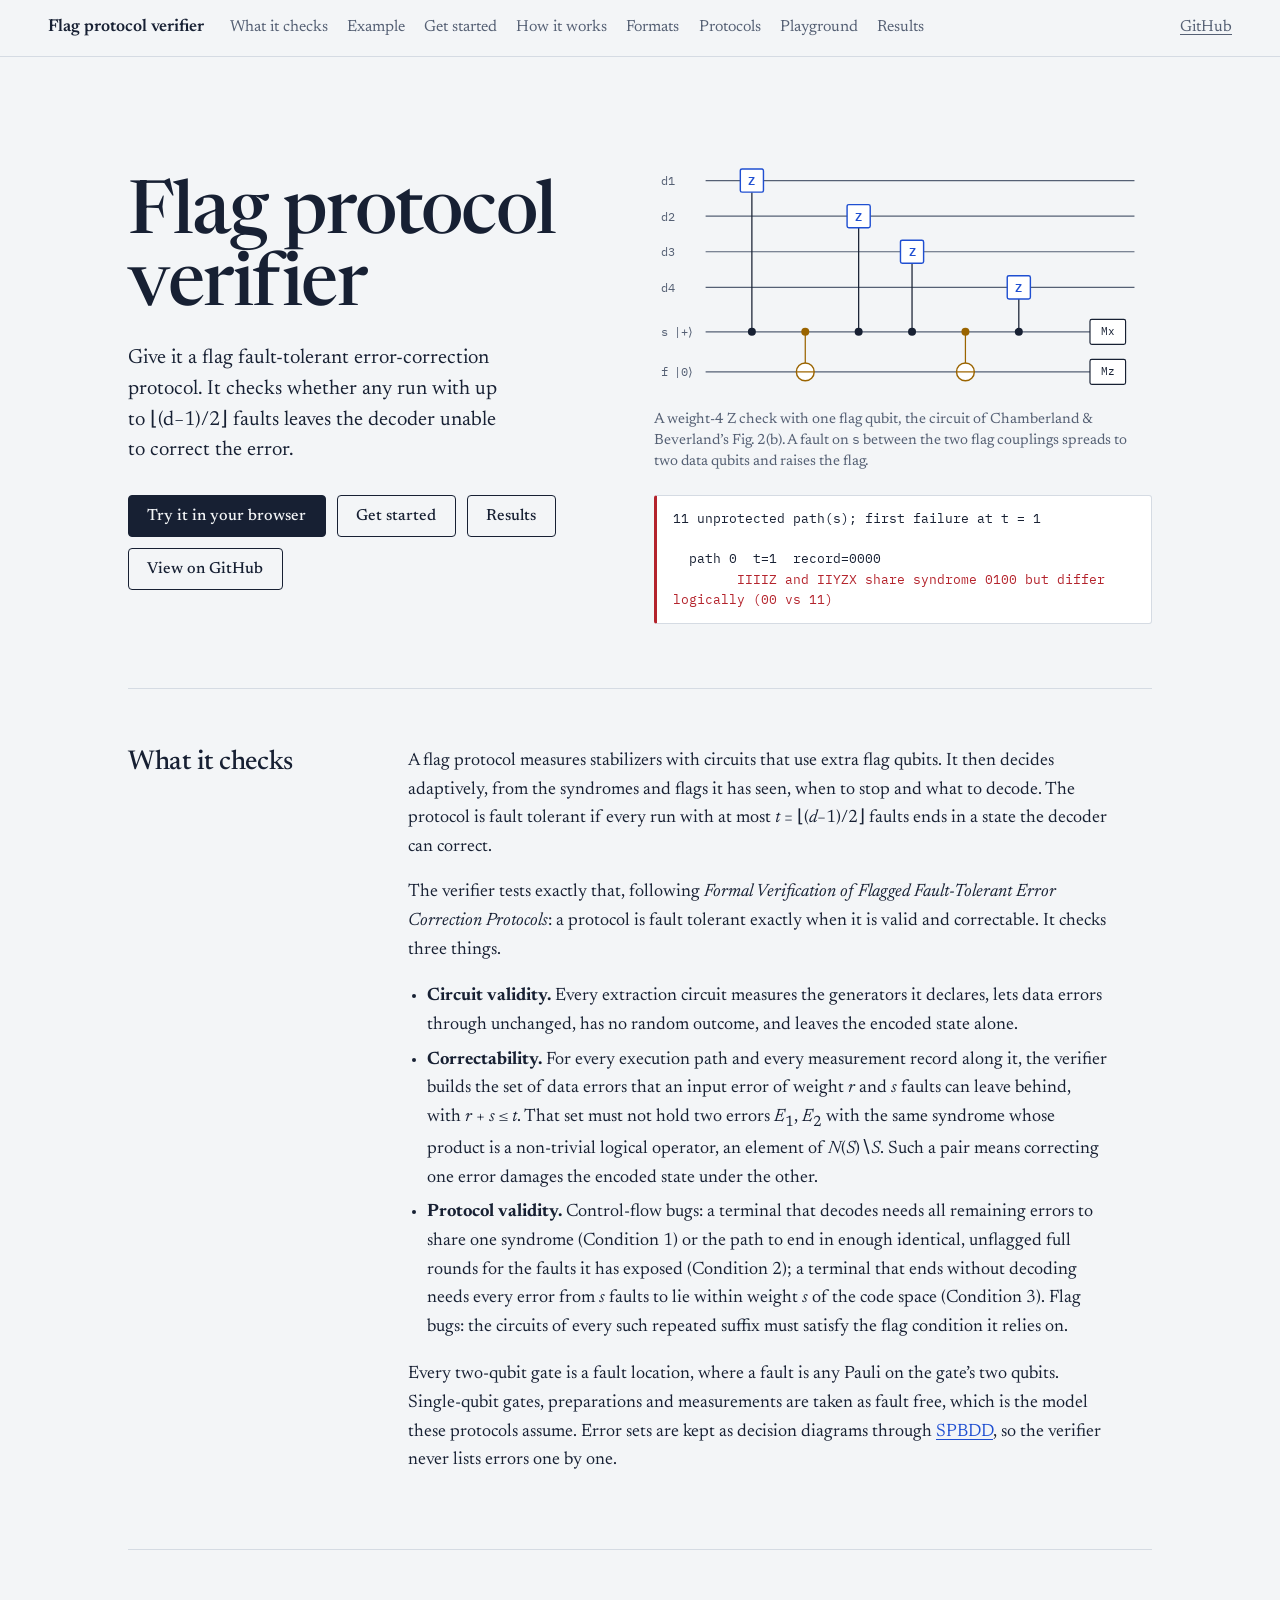
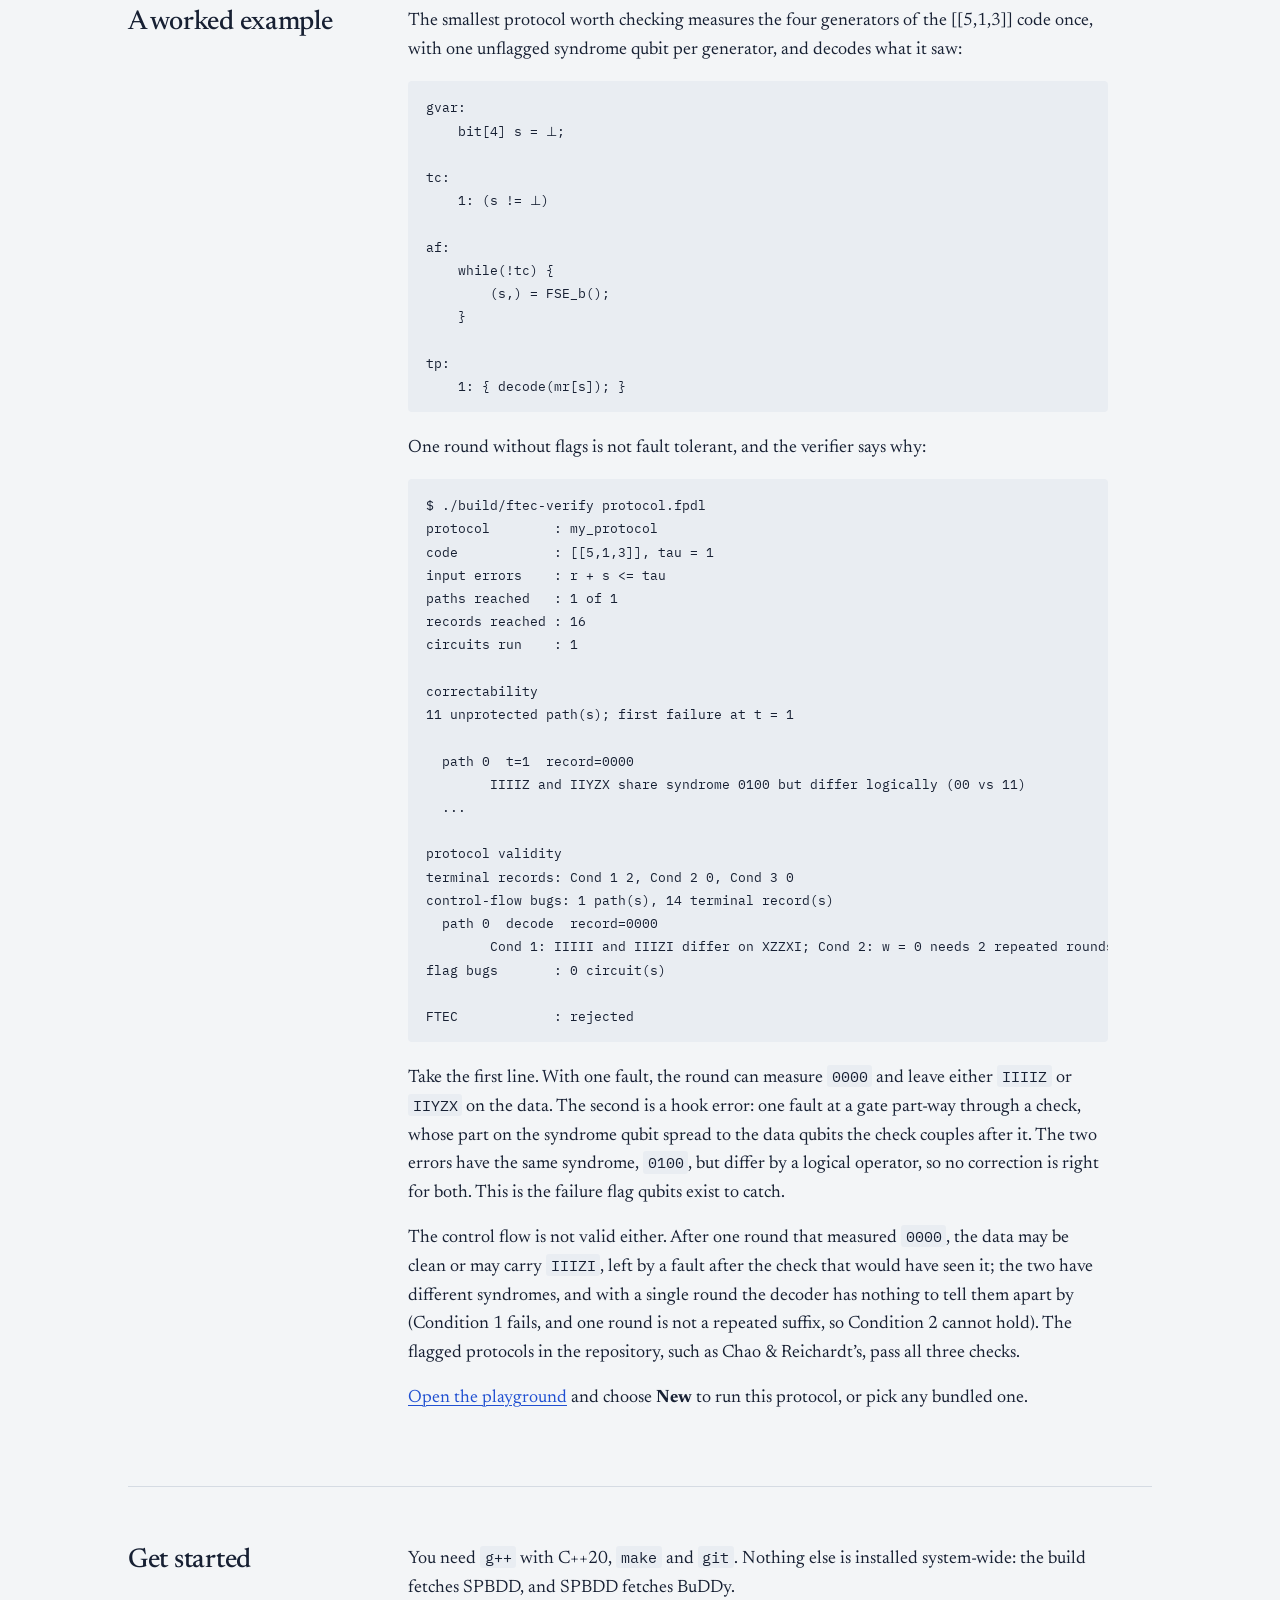
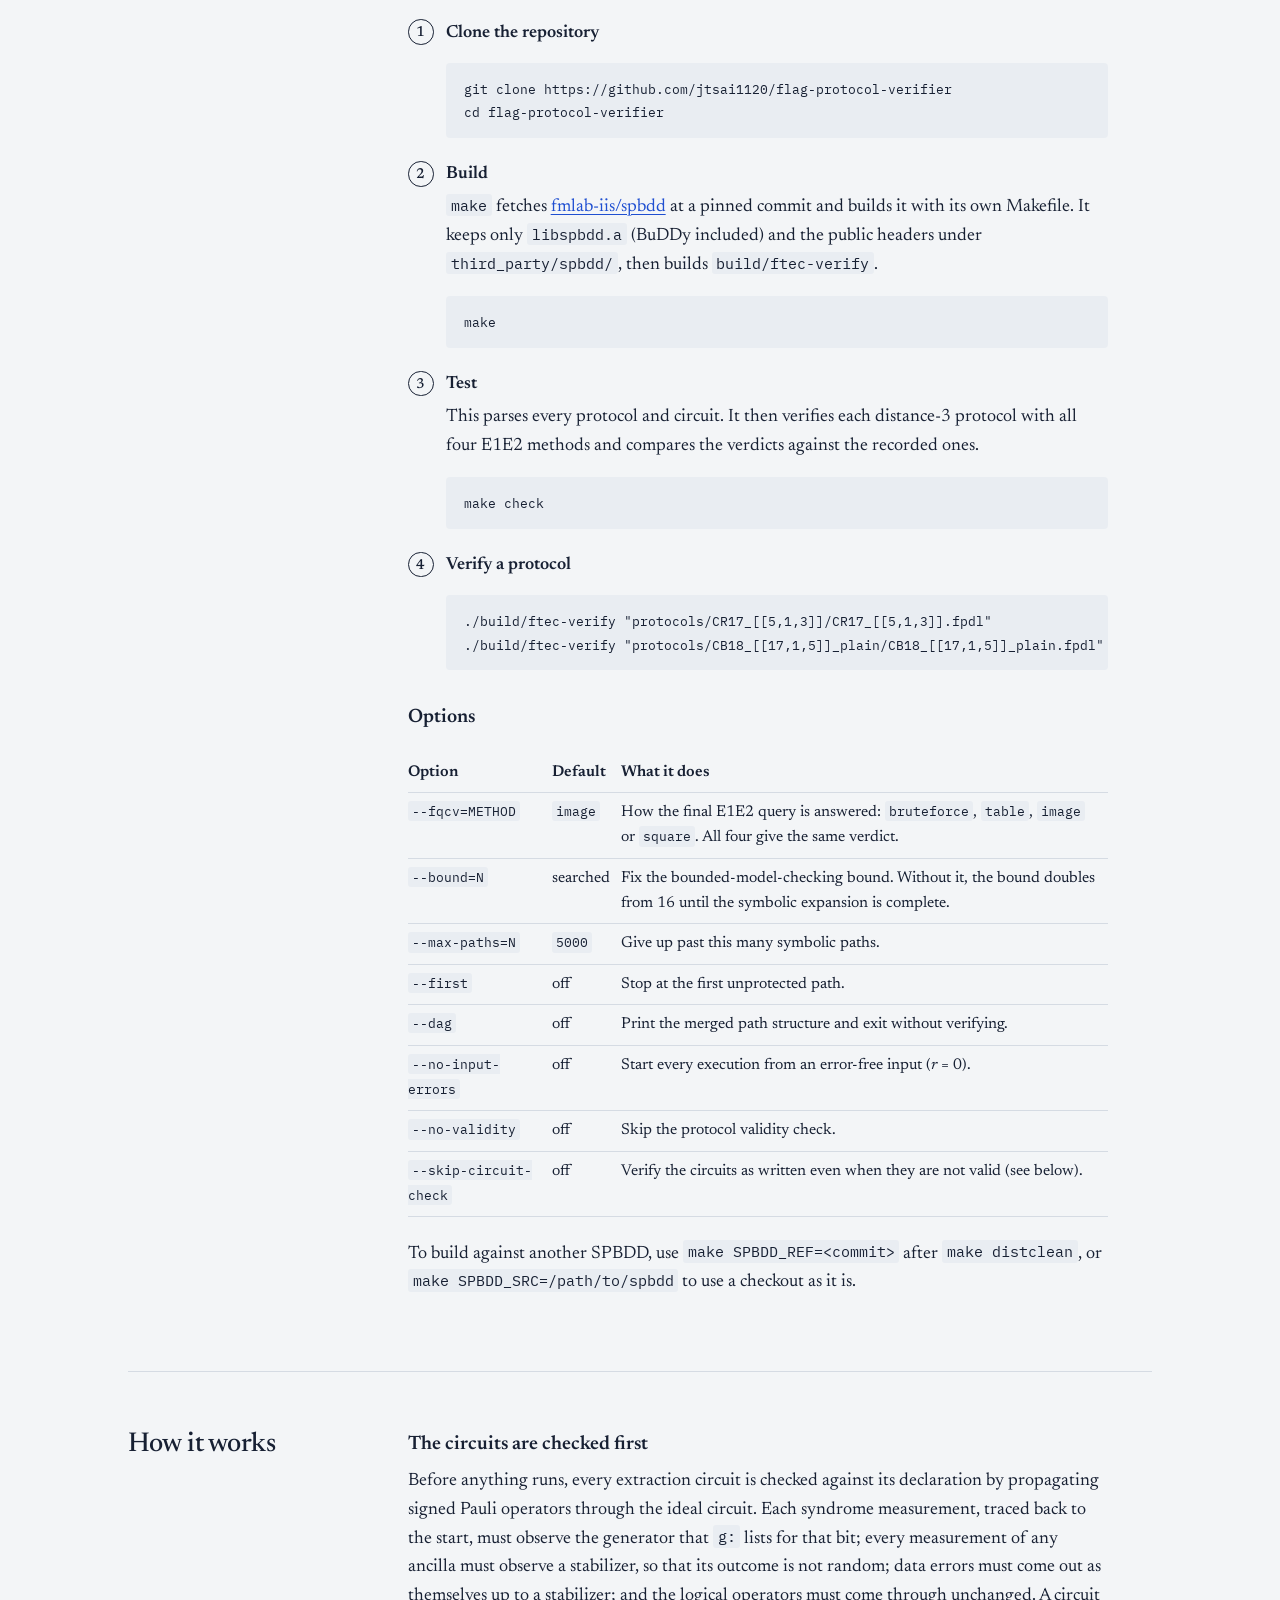
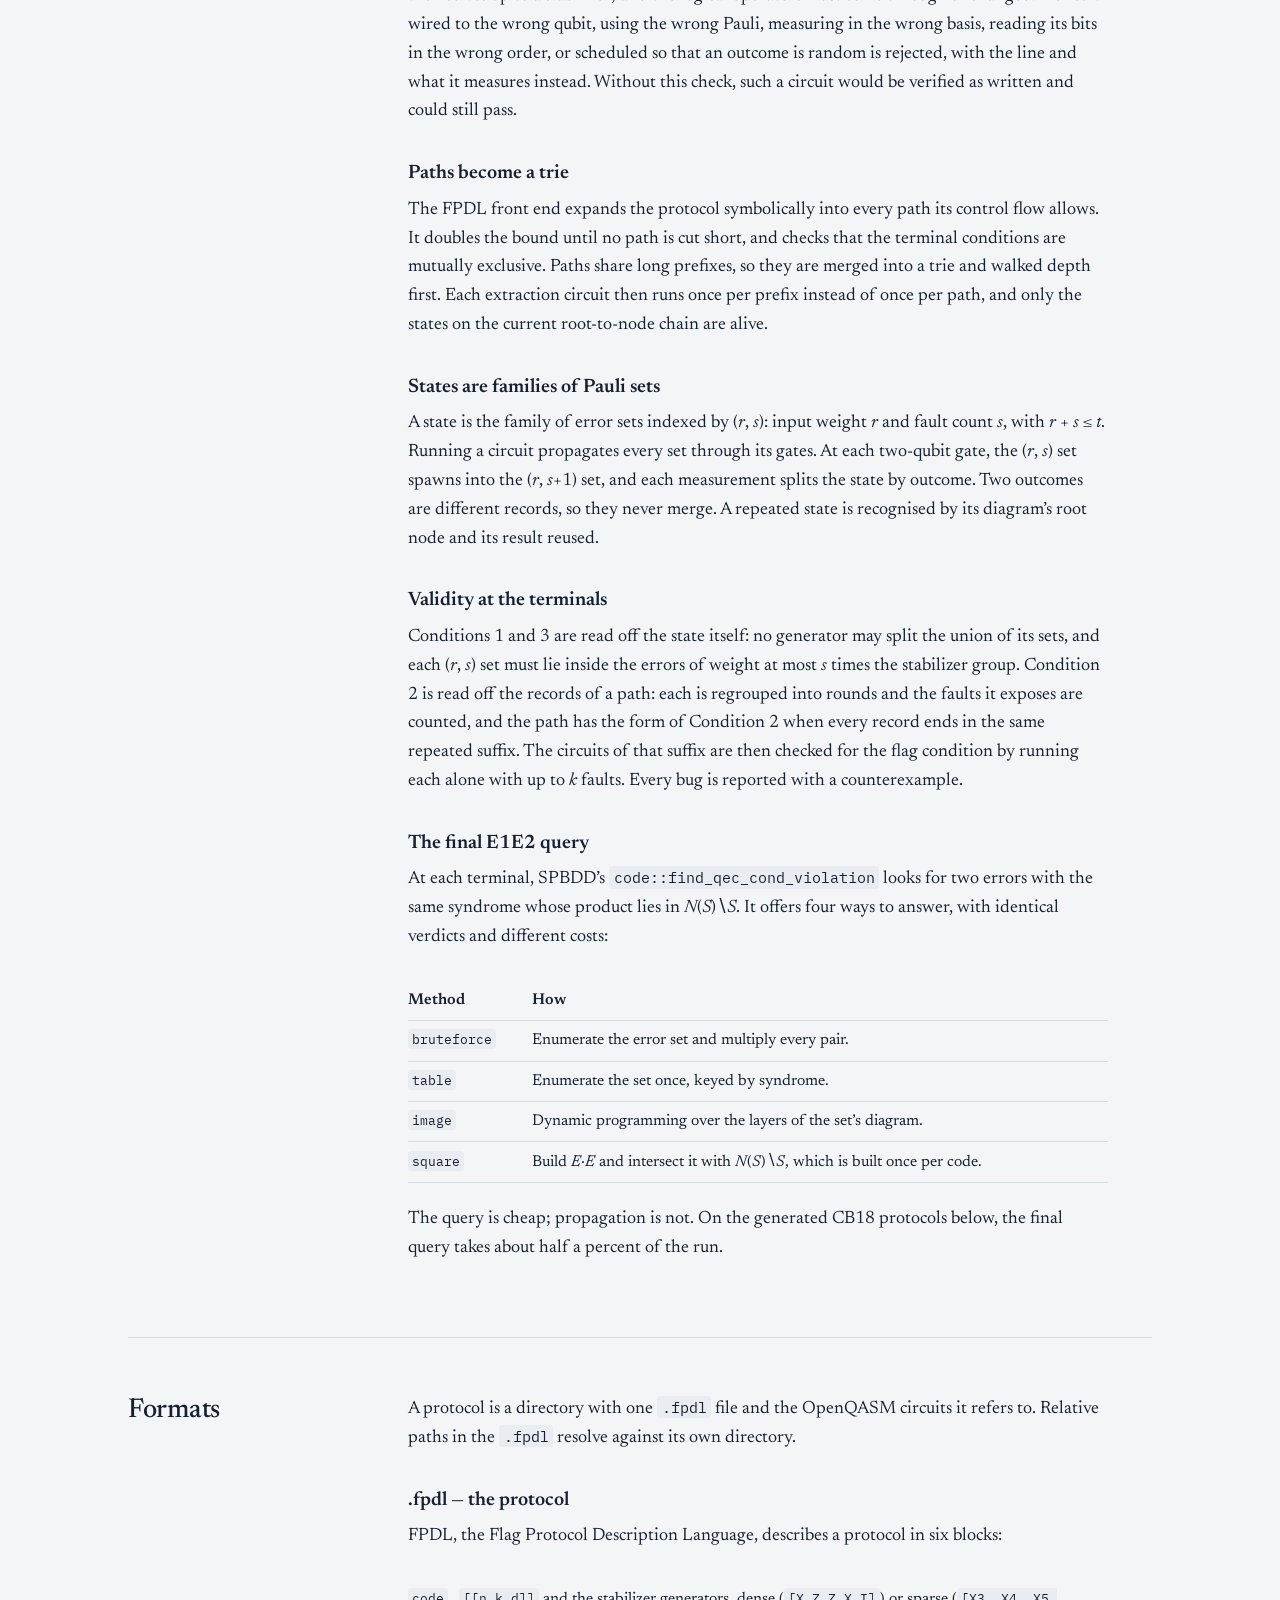
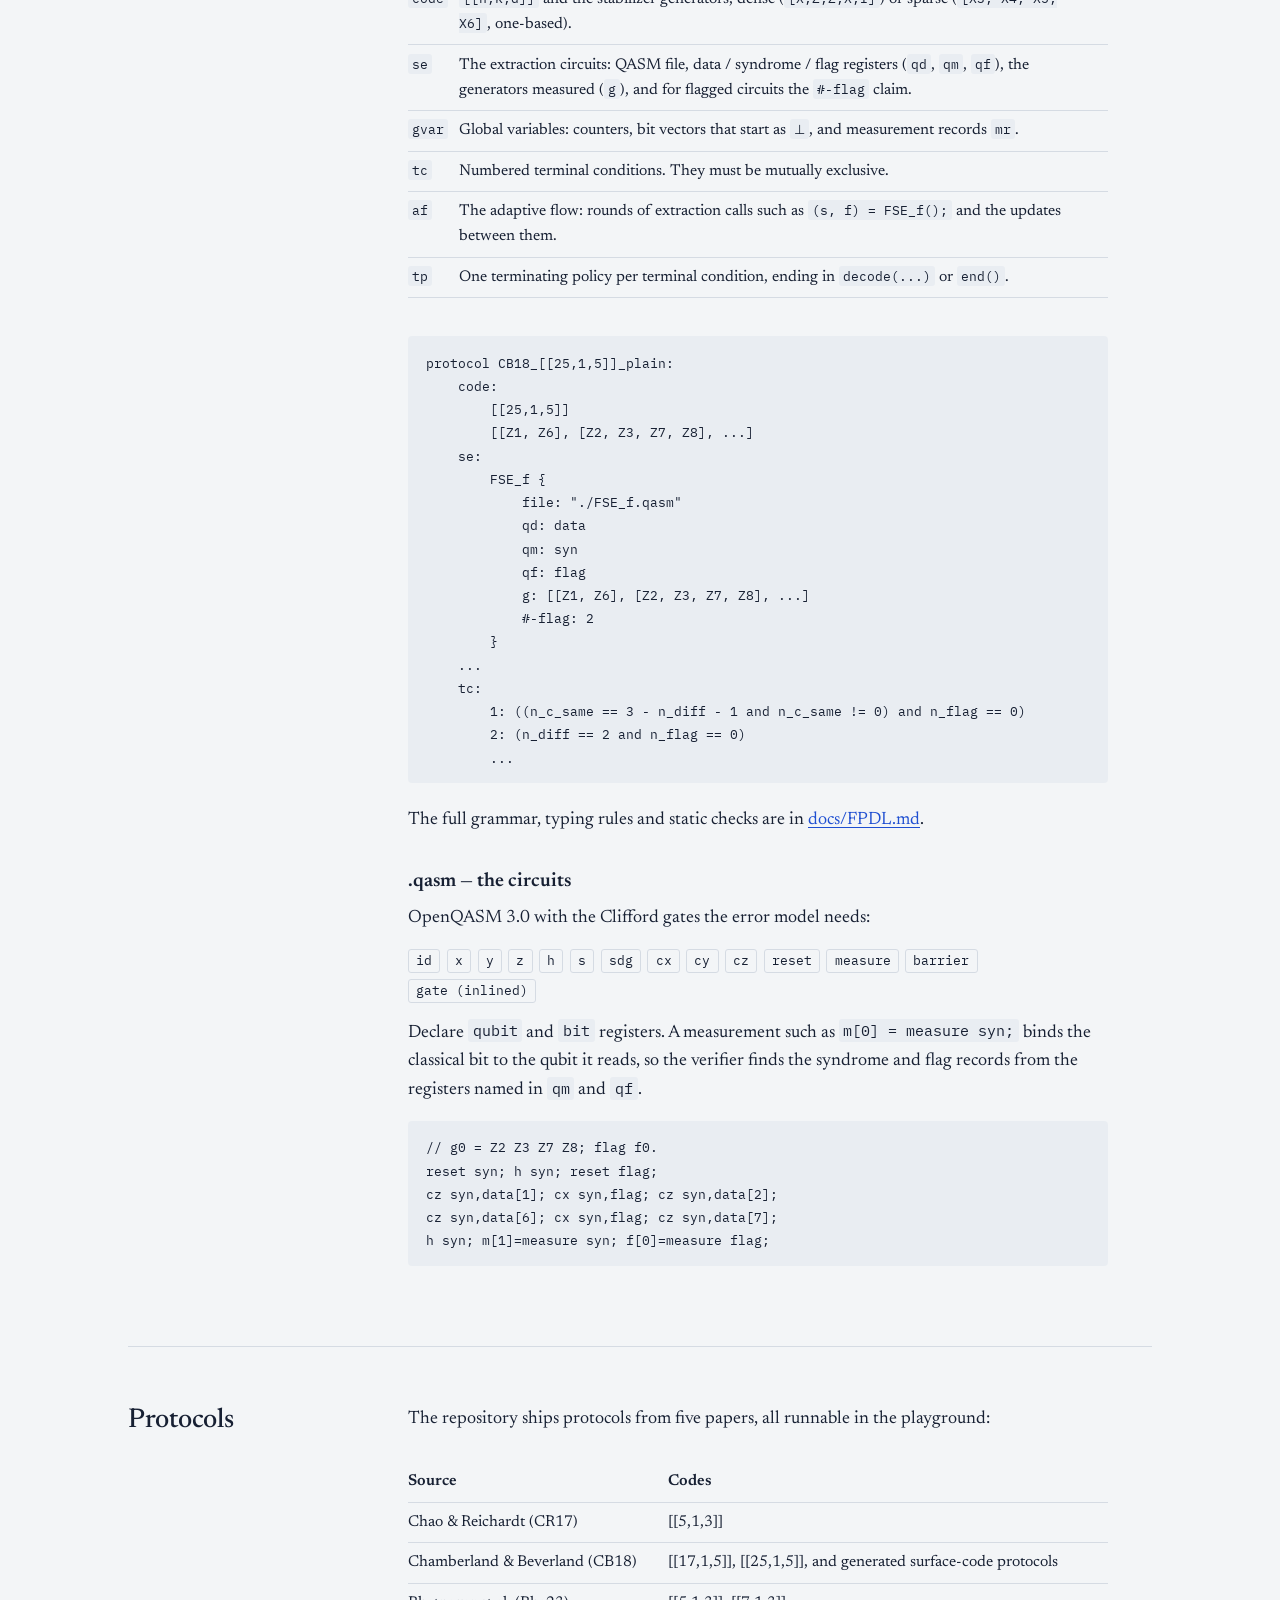
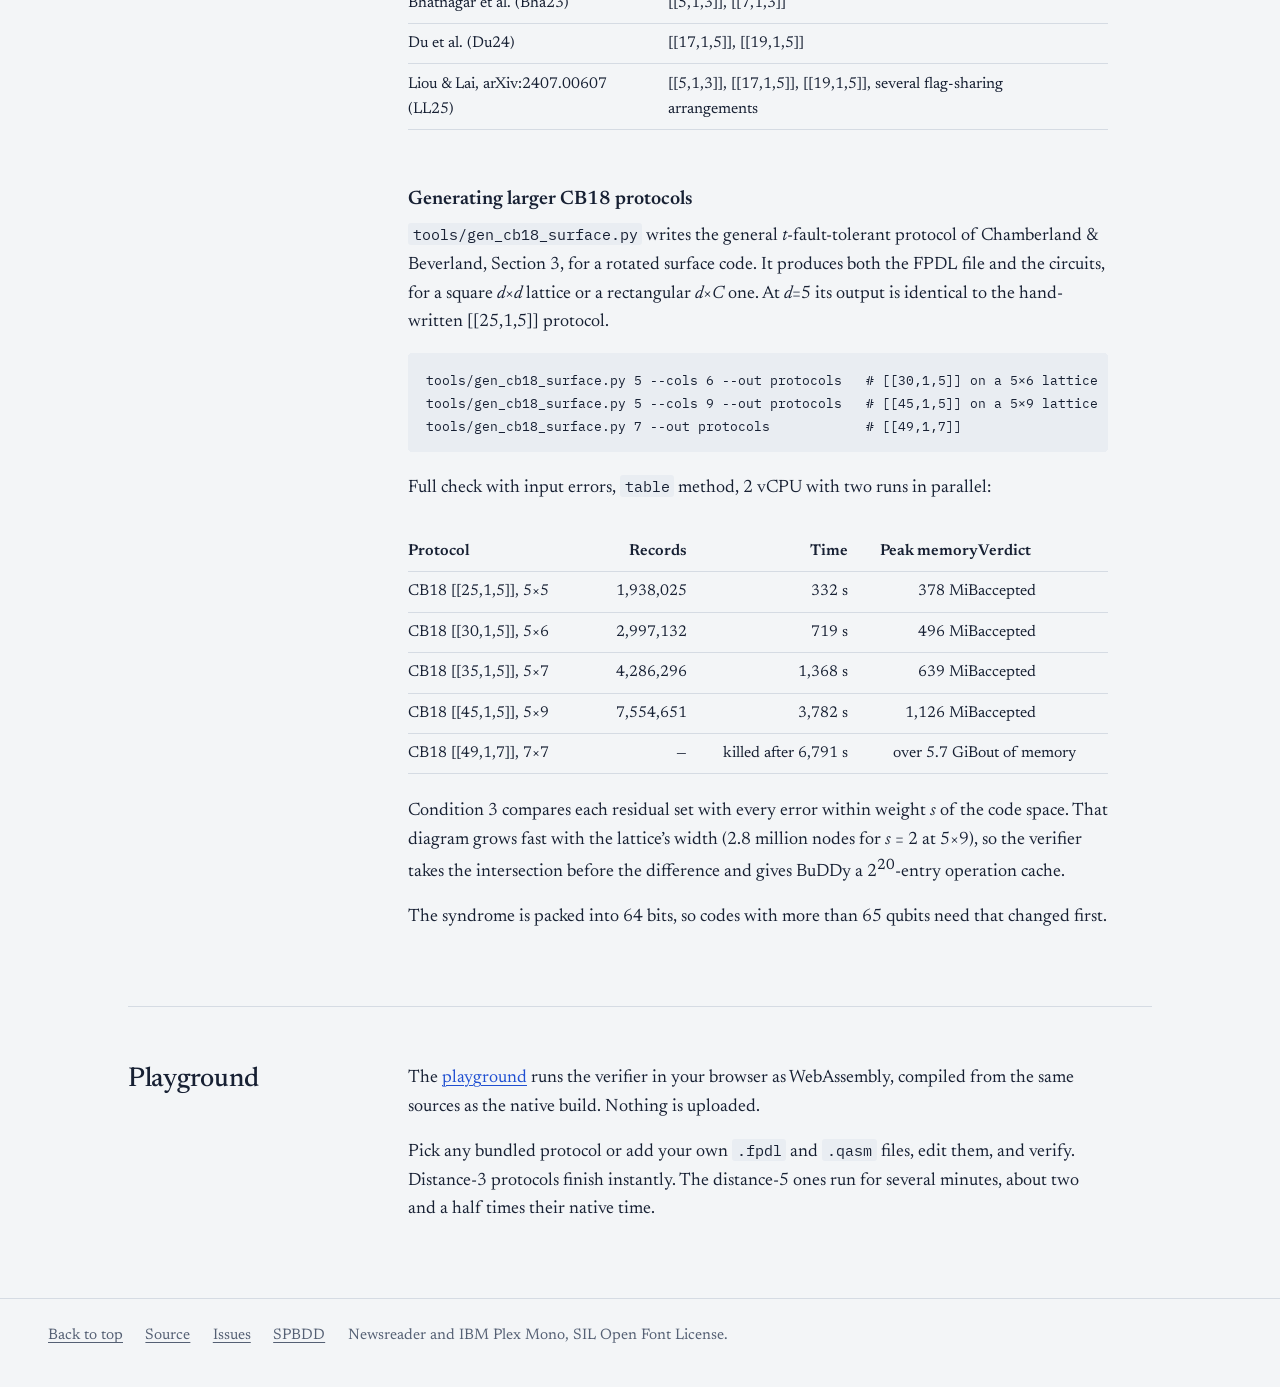
==== index.html @ b81faac1 "Publish: rerun with fixed verifier, CB18 30/35/45/49" ====
<!doctype html>
<html lang="en">
<head>
<meta charset="utf-8">
<meta name="viewport" content="width=device-width, initial-scale=1">
<title>Flag protocol verifier</title>
<meta name="description" content="Checks whether a flag fault-tolerant error-correction protocol written in FPDL is actually fault tolerant, using SPBDD decision diagrams over Pauli sets. Runs in your browser.">
<link rel="preconnect" href="https://fonts.googleapis.com">
<link rel="preconnect" href="https://fonts.gstatic.com" crossorigin>
<link rel="stylesheet" href="https://fonts.googleapis.com/css2?family=IBM+Plex+Mono:wght@400;500&family=Newsreader:ital,opsz,wght@0,6..72,400;0,6..72,500;0,6..72,600;1,6..72,400&display=swap">
<link rel="stylesheet" href="assets/site.css">
</head>
<body>
<a class="skip" href="#main">Skip to content</a>
<header class="bar">
  <a class="home" href="./">Flag protocol verifier</a>
  <nav aria-label="Sections">
    <a class="sec" href="#checks">What it checks</a>
    <a class="sec" href="#example">Example</a>
    <a class="sec" href="#start">Get started</a>
    <a class="sec" href="#how">How it works</a>
    <a class="sec" href="#formats">Formats</a>
    <a class="sec" href="#protocols">Protocols</a>
    <a href="playground/">Playground</a>
    <a href="results/">Results</a>
  </nav>
  <a class="gh" href="https://github.com/jtsai1120/flag-protocol-verifier">GitHub</a>
</header>
<main id="main">
<div class="wrap">

<section class="hero">
  <div>
    <h1>Flag protocol verifier</h1>
    <p class="lede">Give it a flag fault-tolerant error-correction protocol. It checks whether any run with up to ⌊(d−1)/2⌋ faults leaves the decoder unable to correct the error.</p>
    <div class="actions">
      <a class="btn primary" href="playground/">Try it in your browser</a>
      <a class="btn" href="#start">Get started</a>
      <a class="btn" href="results/">Results</a>
      <a class="btn" href="https://github.com/jtsai1120/flag-protocol-verifier">View on GitHub</a>
    </div>
  </div>
  <figure class="figure">
    <svg class="circuit" viewBox="0 0 560 285" role="img" aria-labelledby="circ-t">
<title id="circ-t">A weight-4 Z check measured with one syndrome qubit and one flag qubit</title>
<text class="lbl" x="8" y="45">d1</text><line class="wire" x1="58" y1="40" x2="540" y2="40"/>
<text class="lbl" x="8" y="85">d2</text><line class="wire" x1="58" y1="80" x2="540" y2="80"/>
<text class="lbl" x="8" y="125">d3</text><line class="wire" x1="58" y1="120" x2="540" y2="120"/>
<text class="lbl" x="8" y="165">d4</text><line class="wire" x1="58" y1="160" x2="540" y2="160"/>
<text class="lbl" x="8" y="215">s</text><text class="lbl" x="22" y="215">|+⟩</text><line class="wire" x1="58" y1="210" x2="490" y2="210"/>
<text class="lbl" x="8" y="260">f</text><text class="lbl" x="22" y="260">|0⟩</text><line class="wire" x1="58" y1="255" x2="490" y2="255"/>
<line class="link" x1="110" y1="53" x2="110" y2="210"/><circle class="ctl" cx="110" cy="210" r="4.5"/>
<rect class="gate-z" x="97" y="27" width="26" height="26" rx="2"/><text class="gate-z-t" x="110" y="45" text-anchor="middle">Z</text>
<line class="flaglink" x1="170" y1="210" x2="170" y2="265"/><circle class="flagdot" cx="170" cy="210" r="4.5"/>
<circle class="flag" cx="170" cy="255" r="10"/><line class="flaglink" x1="160" y1="255" x2="180" y2="255"/>
<line class="link" x1="230" y1="93" x2="230" y2="210"/><circle class="ctl" cx="230" cy="210" r="4.5"/>
<rect class="gate-z" x="217" y="67" width="26" height="26" rx="2"/><text class="gate-z-t" x="230" y="85" text-anchor="middle">Z</text>
<line class="link" x1="290" y1="133" x2="290" y2="210"/><circle class="ctl" cx="290" cy="210" r="4.5"/>
<rect class="gate-z" x="277" y="107" width="26" height="26" rx="2"/><text class="gate-z-t" x="290" y="125" text-anchor="middle">Z</text>
<line class="flaglink" x1="350" y1="210" x2="350" y2="265"/><circle class="flagdot" cx="350" cy="210" r="4.5"/>
<circle class="flag" cx="350" cy="255" r="10"/><line class="flaglink" x1="340" y1="255" x2="360" y2="255"/>
<line class="link" x1="410" y1="173" x2="410" y2="210"/><circle class="ctl" cx="410" cy="210" r="4.5"/>
<rect class="gate-z" x="397" y="147" width="26" height="26" rx="2"/><text class="gate-z-t" x="410" y="165" text-anchor="middle">Z</text>
<rect class="meter" x="490" y="196" width="40" height="28" rx="2"/><text class="meter-t" x="510" y="214" text-anchor="middle">Mx</text>
<rect class="meter" x="490" y="241" width="40" height="28" rx="2"/><text class="meter-t" x="510" y="259" text-anchor="middle">Mz</text>
</svg>
    <figcaption>A weight-4 Z check with one flag qubit, the circuit of Chamberland &amp; Beverland’s Fig.&nbsp;2(b). A fault on <span class="mono">s</span> between the two flag couplings spreads to two data qubits and raises the flag.</figcaption>
    <div class="verdict" aria-label="Verifier output for one unflagged round of the [[5,1,3]] code">11 unprotected path(s); first failure at t = 1

  path 0  t=1  record=0000
        <span class="x">IIIIZ and IIYZX share syndrome 0100 but differ logically (00 vs 11)</span></div>
  </figure>
</section>

<section class="doc" id="checks">
  <div class="doc-grid">
    <h2>What it checks</h2>
    <div class="doc-body">
      <p>A flag protocol measures stabilizers with circuits that use extra flag qubits. It then decides adaptively, from the syndromes and flags it has seen, when to stop and what to decode. The protocol is fault tolerant if every run with at most <i>t</i> = ⌊(<i>d</i>−1)/2⌋ faults ends in a state the decoder can correct.</p>
      <p>The verifier tests exactly that, following <i>Formal Verification of Flagged Fault-Tolerant Error Correction Protocols</i>: a protocol is fault tolerant exactly when it is valid and correctable. It checks three things.</p>
      <ul>
        <li><b>Circuit validity.</b> Every extraction circuit measures the generators it declares, lets data errors through unchanged, has no random outcome, and leaves the encoded state alone.</li>
        <li><b>Correctability.</b> For every execution path and every measurement record along it, the verifier builds the set of data errors that an input error of weight <i>r</i> and <i>s</i> faults can leave behind, with <i>r</i> + <i>s</i> ≤ <i>t</i>. That set must not hold two errors <i>E</i><sub>1</sub>, <i>E</i><sub>2</sub> with the same syndrome whose product is a non-trivial logical operator, an element of <i>N</i>(<i>S</i>)∖<i>S</i>. Such a pair means correcting one error damages the encoded state under the other.</li>
        <li><b>Protocol validity.</b> Control-flow bugs: a terminal that decodes needs all remaining errors to share one syndrome (Condition 1) or the path to end in enough identical, unflagged full rounds for the faults it has exposed (Condition 2); a terminal that ends without decoding needs every error from <i>s</i> faults to lie within weight <i>s</i> of the code space (Condition 3). Flag bugs: the circuits of every such repeated suffix must satisfy the flag condition it relies on.</li>
      </ul>
      <p>Every two-qubit gate is a fault location, where a fault is any Pauli on the gate’s two qubits. Single-qubit gates, preparations and measurements are taken as fault free, which is the model these protocols assume. Error sets are kept as decision diagrams through <a href="https://github.com/fmlab-iis/spbdd">SPBDD</a>, so the verifier never lists errors one by one.</p>
    </div>
  </div>
</section>

<section class="doc" id="example">
  <div class="doc-grid">
    <h2>A worked example</h2>
    <div class="doc-body">
      <p>The smallest protocol worth checking measures the four generators of the [[5,1,3]] code once, with one unflagged syndrome qubit per generator, and decodes what it saw:</p>
<pre><code>gvar:
    bit[4] s = ⊥;

tc:
    1: (s != ⊥)

af:
    while(!tc) {
        (s,) = FSE_b();
    }

tp:
    1: { decode(mr[s]); }</code></pre>
      <p>One round without flags is not fault tolerant, and the verifier says why:</p>
<pre><code>$ ./build/ftec-verify protocol.fpdl
protocol        : my_protocol
code            : [[5,1,3]], tau = 1
input errors    : r + s <= tau
paths reached   : 1 of 1
records reached : 16
circuits run    : 1

correctability
11 unprotected path(s); first failure at t = 1

  path 0  t=1  record=0000
        IIIIZ and IIYZX share syndrome 0100 but differ logically (00 vs 11)
  ...

protocol validity
terminal records: Cond 1 2, Cond 2 0, Cond 3 0
control-flow bugs: 1 path(s), 14 terminal record(s)
  path 0  decode  record=0000
        Cond 1: IIIII and IIIZI differ on XZZXI; Cond 2: w = 0 needs 2 repeated rounds, the record has 1
flag bugs       : 0 circuit(s)

FTEC            : rejected</code></pre>
      <p>Take the first line. With one fault, the round can measure <code>0000</code> and leave either <code>IIIIZ</code> or <code>IIYZX</code> on the data. The second is a hook error: one fault at a gate part-way through a check, whose part on the syndrome qubit spread to the data qubits the check couples after it. The two errors have the same syndrome, <code>0100</code>, but differ by a logical operator, so no correction is right for both. This is the failure flag qubits exist to catch.</p>
      <p>The control flow is not valid either. After one round that measured <code>0000</code>, the data may be clean or may carry <code>IIIZI</code>, left by a fault after the check that would have seen it; the two have different syndromes, and with a single round the decoder has nothing to tell them apart by (Condition 1 fails, and one round is not a repeated suffix, so Condition 2 cannot hold). The flagged protocols in the repository, such as Chao &amp; Reichardt’s, pass all three checks.</p>
      <p><a href="playground/">Open the playground</a> and choose <b>New</b> to run this protocol, or pick any bundled one.</p>
    </div>
  </div>
</section>

<section class="doc" id="start">
  <div class="doc-grid">
    <h2>Get started</h2>
    <div class="doc-body">
      <p>You need <code>g++</code> with C++20, <code>make</code> and <code>git</code>. Nothing else is installed system-wide: the build fetches SPBDD, and SPBDD fetches BuDDy.</p>
      <ol class="steps">
        <li>
          <h3>Clone the repository</h3>
<pre><code>git clone https://github.com/jtsai1120/flag-protocol-verifier
cd flag-protocol-verifier</code></pre>
        </li>
        <li>
          <h3>Build</h3>
          <p><code>make</code> fetches <a href="https://github.com/fmlab-iis/spbdd">fmlab-iis/spbdd</a> at a pinned commit and builds it with its own Makefile. It keeps only <code>libspbdd.a</code> (BuDDy included) and the public headers under <code>third_party/spbdd/</code>, then builds <code>build/ftec-verify</code>.</p>
<pre><code>make</code></pre>
        </li>
        <li>
          <h3>Test</h3>
          <p>This parses every protocol and circuit. It then verifies each distance-3 protocol with all four E1E2 methods and compares the verdicts against the recorded ones.</p>
<pre><code>make check</code></pre>
        </li>
        <li>
          <h3>Verify a protocol</h3>
<pre><code>./build/ftec-verify "protocols/CR17_[[5,1,3]]/CR17_[[5,1,3]].fpdl"
./build/ftec-verify "protocols/CB18_[[17,1,5]]_plain/CB18_[[17,1,5]]_plain.fpdl" --fqcv=table</code></pre>
        </li>
      </ol>
      <h3>Options</h3>
      <div class="table-scroll"><table>
        <thead><tr><th>Option</th><th>Default</th><th>What it does</th></tr></thead>
        <tbody>
          <tr><td><code>--fqcv=METHOD</code></td><td><code>image</code></td><td>How the final E1E2 query is answered: <code>bruteforce</code>, <code>table</code>, <code>image</code> or <code>square</code>. All four give the same verdict.</td></tr>
          <tr><td><code>--bound=N</code></td><td>searched</td><td>Fix the bounded-model-checking bound. Without it, the bound doubles from 16 until the symbolic expansion is complete.</td></tr>
          <tr><td><code>--max-paths=N</code></td><td><code>5000</code></td><td>Give up past this many symbolic paths.</td></tr>
          <tr><td><code>--first</code></td><td>off</td><td>Stop at the first unprotected path.</td></tr>
          <tr><td><code>--dag</code></td><td>off</td><td>Print the merged path structure and exit without verifying.</td></tr>
          <tr><td><code>--no-input-errors</code></td><td>off</td><td>Start every execution from an error-free input (<i>r</i> = 0).</td></tr>
          <tr><td><code>--no-validity</code></td><td>off</td><td>Skip the protocol validity check.</td></tr>
          <tr><td><code>--skip-circuit-check</code></td><td>off</td><td>Verify the circuits as written even when they are not valid (see below).</td></tr>
        </tbody>
      </table></div>
      <p>To build against another SPBDD, use <code>make SPBDD_REF=&lt;commit&gt;</code> after <code>make distclean</code>, or <code>make SPBDD_SRC=/path/to/spbdd</code> to use a checkout as it is.</p>
    </div>
  </div>
</section>

<section class="doc" id="how">
  <div class="doc-grid">
    <h2>How it works</h2>
    <div class="doc-body">
      <h3>The circuits are checked first</h3>
      <p>Before anything runs, every extraction circuit is checked against its declaration by propagating signed Pauli operators through the ideal circuit. Each syndrome measurement, traced back to the start, must observe the generator that <code>g:</code> lists for that bit; every measurement of any ancilla must observe a stabilizer, so that its outcome is not random; data errors must come out as themselves up to a stabilizer; and the logical operators must come through unchanged. A circuit wired to the wrong qubit, using the wrong Pauli, measuring in the wrong basis, reading its bits in the wrong order, or scheduled so that an outcome is random is rejected, with the line and what it measures instead. Without this check, such a circuit would be verified as written and could still pass.</p>
      <h3>Paths become a trie</h3>
      <p>The FPDL front end expands the protocol symbolically into every path its control flow allows. It doubles the bound until no path is cut short, and checks that the terminal conditions are mutually exclusive. Paths share long prefixes, so they are merged into a trie and walked depth first. Each extraction circuit then runs once per prefix instead of once per path, and only the states on the current root-to-node chain are alive.</p>
      <h3>States are families of Pauli sets</h3>
      <p>A state is the family of error sets indexed by (<i>r</i>, <i>s</i>): input weight <i>r</i> and fault count <i>s</i>, with <i>r</i> + <i>s</i> ≤ <i>t</i>. Running a circuit propagates every set through its gates. At each two-qubit gate, the (<i>r</i>, <i>s</i>) set spawns into the (<i>r</i>, <i>s</i>+1) set, and each measurement splits the state by outcome. Two outcomes are different records, so they never merge. A repeated state is recognised by its diagram’s root node and its result reused.</p>
      <h3>Validity at the terminals</h3>
      <p>Conditions 1 and 3 are read off the state itself: no generator may split the union of its sets, and each (<i>r</i>, <i>s</i>) set must lie inside the errors of weight at most <i>s</i> times the stabilizer group. Condition 2 is read off the records of a path: each is regrouped into rounds and the faults it exposes are counted, and the path has the form of Condition 2 when every record ends in the same repeated suffix. The circuits of that suffix are then checked for the flag condition by running each alone with up to <i>k</i> faults. Every bug is reported with a counterexample.</p>
      <h3>The final E1E2 query</h3>
      <p>At each terminal, SPBDD’s <code>code::find_qec_cond_violation</code> looks for two errors with the same syndrome whose product lies in <i>N</i>(<i>S</i>)∖<i>S</i>. It offers four ways to answer, with identical verdicts and different costs:</p>
      <div class="table-scroll"><table>
        <thead><tr><th>Method</th><th>How</th></tr></thead>
        <tbody>
          <tr><td><code>bruteforce</code></td><td>Enumerate the error set and multiply every pair.</td></tr>
          <tr><td><code>table</code></td><td>Enumerate the set once, keyed by syndrome.</td></tr>
          <tr><td><code>image</code></td><td>Dynamic programming over the layers of the set’s diagram.</td></tr>
          <tr><td><code>square</code></td><td>Build <i>E</i>·<i>E</i> and intersect it with <i>N</i>(<i>S</i>)∖<i>S</i>, which is built once per code.</td></tr>
        </tbody>
      </table></div>
      <p>The query is cheap; propagation is not. On the generated CB18 protocols below, the final query takes about half a percent of the run.</p>
    </div>
  </div>
</section>

<section class="doc" id="formats">
  <div class="doc-grid">
    <h2>Formats</h2>
    <div class="doc-body">
      <p>A protocol is a directory with one <code>.fpdl</code> file and the OpenQASM circuits it refers to. Relative paths in the <code>.fpdl</code> resolve against its own directory.</p>
      <h3>.fpdl — the protocol</h3>
      <p>FPDL, the Flag Protocol Description Language, describes a protocol in six blocks:</p>
      <div class="table-scroll"><table>
        <tbody>
          <tr><td><code>code</code></td><td><code>[[n,k,d]]</code> and the stabilizer generators, dense (<code>[X,Z,Z,X,I]</code>) or sparse (<code>[X3, X4, X5, X6]</code>, one-based).</td></tr>
          <tr><td><code>se</code></td><td>The extraction circuits: QASM file, data / syndrome / flag registers (<code>qd</code>, <code>qm</code>, <code>qf</code>), the generators measured (<code>g</code>), and for flagged circuits the <code>#-flag</code> claim.</td></tr>
          <tr><td><code>gvar</code></td><td>Global variables: counters, bit vectors that start as <code>⊥</code>, and measurement records <code>mr</code>.</td></tr>
          <tr><td><code>tc</code></td><td>Numbered terminal conditions. They must be mutually exclusive.</td></tr>
          <tr><td><code>af</code></td><td>The adaptive flow: rounds of extraction calls such as <code>(s, f) = FSE_f();</code> and the updates between them.</td></tr>
          <tr><td><code>tp</code></td><td>One terminating policy per terminal condition, ending in <code>decode(...)</code> or <code>end()</code>.</td></tr>
        </tbody>
      </table></div>
<pre><code>protocol CB18_[[25,1,5]]_plain:
    code:
        [[25,1,5]]
        [[Z1, Z6], [Z2, Z3, Z7, Z8], ...]
    se:
        FSE_f {
            file: "./FSE_f.qasm"
            qd: data
            qm: syn
            qf: flag
            g: [[Z1, Z6], [Z2, Z3, Z7, Z8], ...]
            #-flag: 2
        }
    ...
    tc:
        1: ((n_c_same == 3 - n_diff - 1 and n_c_same != 0) and n_flag == 0)
        2: (n_diff == 2 and n_flag == 0)
        ...</code></pre>
      <p>The full grammar, typing rules and static checks are in <a href="https://github.com/jtsai1120/flag-protocol-verifier/blob/main/docs/FPDL.md">docs/FPDL.md</a>.</p>
      <h3>.qasm — the circuits</h3>
      <p>OpenQASM 3.0 with the Clifford gates the error model needs:</p>
      <div class="pills"><span class="pill">id</span><span class="pill">x</span><span class="pill">y</span><span class="pill">z</span><span class="pill">h</span><span class="pill">s</span><span class="pill">sdg</span><span class="pill">cx</span><span class="pill">cy</span><span class="pill">cz</span><span class="pill">reset</span><span class="pill">measure</span><span class="pill">barrier</span><span class="pill">gate (inlined)</span></div>
      <p>Declare <code>qubit</code> and <code>bit</code> registers. A measurement such as <code>m[0] = measure syn;</code> binds the classical bit to the qubit it reads, so the verifier finds the syndrome and flag records from the registers named in <code>qm</code> and <code>qf</code>.</p>
<pre><code>// g0 = Z2 Z3 Z7 Z8; flag f0.
reset syn; h syn; reset flag;
cz syn,data[1]; cx syn,flag; cz syn,data[2];
cz syn,data[6]; cx syn,flag; cz syn,data[7];
h syn; m[1]=measure syn; f[0]=measure flag;</code></pre>
    </div>
  </div>
</section>

<section class="doc" id="protocols">
  <div class="doc-grid">
    <h2>Protocols</h2>
    <div class="doc-body">
      <p>The repository ships protocols from five papers, all runnable in the playground:</p>
      <div class="table-scroll"><table>
        <thead><tr><th>Source</th><th>Codes</th></tr></thead>
        <tbody>
          <tr><td>Chao &amp; Reichardt (CR17)</td><td>[[5,1,3]]</td></tr>
          <tr><td>Chamberland &amp; Beverland (CB18)</td><td>[[17,1,5]], [[25,1,5]], and generated surface-code protocols</td></tr>
          <tr><td>Bhatnagar et al. (Bha23)</td><td>[[5,1,3]], [[7,1,3]]</td></tr>
          <tr><td>Du et al. (Du24)</td><td>[[17,1,5]], [[19,1,5]]</td></tr>
          <tr><td>Liou &amp; Lai, arXiv:2407.00607 (LL25)</td><td>[[5,1,3]], [[17,1,5]], [[19,1,5]], several flag-sharing arrangements</td></tr>
        </tbody>
      </table></div>
      <h3>Generating larger CB18 protocols</h3>
      <p><code>tools/gen_cb18_surface.py</code> writes the general <i>t</i>-fault-tolerant protocol of Chamberland &amp; Beverland, Section 3, for a rotated surface code. It produces both the FPDL file and the circuits, for a square <i>d</i>×<i>d</i> lattice or a rectangular <i>d</i>×<i>C</i> one. At <i>d</i>=5 its output is identical to the hand-written [[25,1,5]] protocol.</p>
<pre><code>tools/gen_cb18_surface.py 5 --cols 6 --out protocols   # [[30,1,5]] on a 5×6 lattice
tools/gen_cb18_surface.py 5 --cols 9 --out protocols   # [[45,1,5]] on a 5×9 lattice
tools/gen_cb18_surface.py 7 --out protocols            # [[49,1,7]]</code></pre>
      <p>Full check with input errors, <code>table</code> method, 2 vCPU with two runs in parallel:</p>
      <div class="table-scroll"><table>
        <thead><tr><th>Protocol</th><th class="num">Records</th><th class="num">Time</th><th class="num">Peak memory</th><th>Verdict</th></tr></thead>
        <tbody>
          <tr><td>CB18 [[25,1,5]], 5×5</td><td class="num">1,938,025</td><td class="num">332 s</td><td class="num">378 MiB</td><td>accepted</td></tr>
          <tr><td>CB18 [[30,1,5]], 5×6</td><td class="num">2,997,132</td><td class="num">719 s</td><td class="num">496 MiB</td><td>accepted</td></tr>
          <tr><td>CB18 [[35,1,5]], 5×7</td><td class="num">4,286,296</td><td class="num">1,368 s</td><td class="num">639 MiB</td><td>accepted</td></tr>
          <tr><td>CB18 [[45,1,5]], 5×9</td><td class="num">7,554,651</td><td class="num">3,782 s</td><td class="num">1,126 MiB</td><td>accepted</td></tr>
          <tr><td>CB18 [[49,1,7]], 7×7</td><td class="num">—</td><td class="num">killed after 6,791 s</td><td class="num">over 5.7 GiB</td><td>out of memory</td></tr>
        </tbody>
      </table></div>
      <p>Condition 3 compares each residual set with every error within weight <i>s</i> of the code space. That diagram grows fast with the lattice’s width (2.8 million nodes for <i>s</i>&nbsp;=&nbsp;2 at 5×9), so the verifier takes the intersection before the difference and gives BuDDy a 2<sup>20</sup>-entry operation cache.</p>
      <p>The syndrome is packed into 64 bits, so codes with more than 65 qubits need that changed first.</p>
    </div>
  </div>
</section>

<section class="doc" id="play">
  <div class="doc-grid">
    <h2>Playground</h2>
    <div class="doc-body">
      <p>The <a href="playground/">playground</a> runs the verifier in your browser as WebAssembly, compiled from the same sources as the native build. Nothing is uploaded.</p>
      <p>Pick any bundled protocol or add your own <code>.fpdl</code> and <code>.qasm</code> files, edit them, and verify. Distance-3 protocols finish instantly. The distance-5 ones run for several minutes, about two and a half times their native time.</p>
    </div>
  </div>
</section>

</div>
</main>
<footer class="site">
  <a href="#main">Back to top</a>
  <a href="https://github.com/jtsai1120/flag-protocol-verifier">Source</a>
  <a href="https://github.com/jtsai1120/flag-protocol-verifier/issues">Issues</a>
  <a href="https://github.com/fmlab-iis/spbdd">SPBDD</a>
  <span>Newsreader and IBM Plex Mono, SIL Open Font License.</span>
</footer>
</body>
</html>
---- assets/site.css ----
/* Flag protocol verifier -- site styles.
 * Colour carries meaning: blue is Z (and links), red is X, amber is a flag. */

:root {
  --paper: #f3f5f7;
  --panel: #ffffff;
  --ink: #172033;
  --muted: #556074;
  --rule: #d5dbe3;
  --code-bg: #e9edf2;
  --z: #1f4fd1;
  --x: #b4232c;
  --flag: #9a6400;
  --ok: #1d7a46;
  --serif: "Newsreader", Georgia, serif;
  --mono: "IBM Plex Mono", ui-monospace, Menlo, monospace;
  color-scheme: light;
}
@media (prefers-color-scheme: dark) {
  :root {
    --paper: #10151d;
    --panel: #161d27;
    --ink: #e4e9f0;
    --muted: #9aa5b5;
    --rule: #2a3341;
    --code-bg: #1a222e;
    --z: #86a8ff;
    --x: #ff8a8e;
    --flag: #e8b04a;
    --ok: #5fd08f;
    color-scheme: dark;
  }
}

*, *::before, *::after { box-sizing: border-box; }
html { -webkit-text-size-adjust: 100%; }
body {
  margin: 0;
  background: var(--paper);
  color: var(--ink);
  font: 400 1.125rem/1.6 var(--serif);
  font-optical-sizing: auto;
}
a { color: var(--z); text-underline-offset: 0.18em; text-decoration-thickness: 1px; }
a:hover { text-decoration-thickness: 2px; }
:focus-visible { outline: 2px solid var(--z); outline-offset: 2px; border-radius: 2px; }
img, svg { max-width: 100%; }

code, pre, kbd, .mono { font-family: var(--mono); font-size: 0.86em; }
code { background: var(--code-bg); padding: 0.08em 0.3em; border-radius: 3px; }
pre {
  background: var(--code-bg);
  padding: 0.9rem 1.1rem;
  border-radius: 4px;
  overflow-x: auto;
  line-height: 1.5;
  margin: 1rem 0 1.4rem;
}
pre code { background: none; padding: 0; font-size: 0.82rem; }

.skip { position: absolute; left: -999px; }
.skip:focus { left: 1rem; top: 1rem; background: var(--panel); padding: 0.4rem 0.8rem; z-index: 10; }

/* --- top bar ------------------------------------------------------------- */
.bar {
  display: flex; align-items: baseline; gap: 1.6rem; flex-wrap: wrap;
  padding: 0.9rem clamp(1rem, 4vw, 3rem);
  border-bottom: 1px solid var(--rule);
  font-size: 1rem;
}
.bar .home { font-weight: 600; color: var(--ink); text-decoration: none; font-size: 1.08rem; }
.bar nav { display: flex; gap: 1.2rem; flex-wrap: wrap; }
.bar nav a { color: var(--muted); text-decoration: none; }
.bar nav a:hover, .bar nav a[aria-current="page"] { color: var(--ink); }
.bar .gh { margin-left: auto; color: var(--muted); }

/* --- landing ------------------------------------------------------------- */
.wrap { max-width: 1120px; margin: 0 auto; padding: 0 clamp(1rem, 4vw, 3rem); }

.hero {
  display: grid; grid-template-columns: minmax(0, 1fr) minmax(0, 1.05fr);
  gap: clamp(1.5rem, 4vw, 4rem); align-items: center;
  padding: clamp(2.5rem, 7vw, 5.5rem) 0 clamp(2rem, 5vw, 4rem);
}
.hero h1 {
  font-size: clamp(2.6rem, 6.4vw, 4.6rem);
  line-height: 0.98; font-weight: 500; letter-spacing: -0.02em;
  margin: 0 0 1.2rem;
}
.hero .lede { font-size: 1.28rem; line-height: 1.5; max-width: 34ch; margin: 0 0 1.8rem; color: var(--ink); }
.actions { display: flex; flex-wrap: wrap; gap: 0.7rem; }
.btn {
  display: inline-block; font: 500 1rem/1 var(--serif);
  padding: 0.75rem 1.15rem; border-radius: 4px; text-decoration: none;
  border: 1px solid var(--ink); color: var(--ink); background: transparent; cursor: pointer;
}
.btn.primary { background: var(--ink); color: var(--paper); }
.btn:hover { text-decoration: none; background: var(--ink); color: var(--paper); }
.btn.primary:hover { background: var(--z); border-color: var(--z); }

.figure { margin: 0; }
.figure figcaption { font-size: 0.92rem; color: var(--muted); margin-top: 0.6rem; line-height: 1.45; }
.circuit { width: 100%; height: auto; display: block; }
.circuit .wire { stroke: var(--muted); stroke-width: 1.3; }
.circuit .lbl { fill: var(--muted); font: 14px var(--mono); }
.circuit .gate-z { fill: var(--panel); stroke: var(--z); stroke-width: 1.6; }
.circuit .gate-z-t { fill: var(--z); font: 600 14px var(--mono); }
.circuit .ctl { fill: var(--ink); }
.circuit .link { stroke: var(--ink); stroke-width: 1.4; }
.circuit .flag { stroke: var(--flag); stroke-width: 1.6; fill: var(--panel); }
.circuit .flagdot { fill: var(--flag); }
.circuit .flaglink { stroke: var(--flag); stroke-width: 1.4; }
.circuit .meter { fill: var(--panel); stroke: var(--ink); stroke-width: 1.3; }
.circuit .meter-t { fill: var(--ink); font: 12px var(--mono); }

.verdict {
  margin-top: 1.4rem; background: var(--panel); border: 1px solid var(--rule);
  border-left: 3px solid var(--x); padding: 0.8rem 1rem; border-radius: 3px;
  font: 0.82rem/1.55 var(--mono); white-space: pre-wrap; overflow-x: auto;
}
.verdict .x { color: var(--x); }

section.doc { border-top: 1px solid var(--rule); padding: clamp(2.2rem, 5vw, 3.6rem) 0; }
.doc-grid { display: grid; grid-template-columns: 15rem minmax(0, 1fr); gap: 2.5rem; }
.doc-grid > h2 { font-size: 1.7rem; line-height: 1.15; font-weight: 500; margin: 0; letter-spacing: -0.01em; }
.doc-body { max-width: 70ch; }
.doc-body > :first-child { margin-top: 0; }
.doc-body h3 { font-size: 1.22rem; font-weight: 600; margin: 2rem 0 0.4rem; }
.doc-body p { margin: 0 0 1rem; }
.doc-body ul { padding-left: 1.2rem; }
.doc-body li { margin-bottom: 0.35rem; }

table { border-collapse: collapse; width: 100%; font-size: 0.98rem; margin: 0.8rem 0 1.4rem; }
th, td { text-align: left; padding: 0.45rem 0.7rem 0.45rem 0; border-bottom: 1px solid var(--rule); vertical-align: top; }
th { font-weight: 600; }
td.num, th.num { text-align: right; font-variant-numeric: tabular-nums; padding-right: 0; padding-left: 0.7rem; }
.table-scroll { overflow-x: auto; }

ol.steps { list-style: none; padding: 0; counter-reset: s; margin: 0; }
ol.steps > li { counter-increment: s; position: relative; padding-left: 2.4rem; margin-bottom: 1.4rem; }
ol.steps > li::before {
  content: counter(s); position: absolute; left: 0; top: 0.05rem;
  width: 1.6rem; height: 1.6rem; border-radius: 50%; border: 1px solid var(--ink);
  font: 500 0.9rem/1.6rem var(--serif); text-align: center;
}
ol.steps h3 { margin: 0 0 0.3rem; font-size: 1.1rem; }

.pills { display: flex; flex-wrap: wrap; gap: 0.4rem; margin: 0.4rem 0 1rem; }
.pill { font: 0.8rem var(--mono); border: 1px solid var(--rule); padding: 0.15rem 0.45rem; border-radius: 3px; }

.tag-x { color: var(--x); }
.tag-z { color: var(--z); }
.tag-ok { color: var(--ok); }

footer.site {
  border-top: 1px solid var(--rule); padding: 1.6rem clamp(1rem, 4vw, 3rem) 2.4rem;
  color: var(--muted); font-size: 0.95rem; display: flex; gap: 1.4rem; flex-wrap: wrap;
}
footer.site a { color: var(--muted); }

@media (max-width: 860px) {
  .bar nav a.sec { display: none; }
  .hero { grid-template-columns: 1fr; }
  .doc-grid { grid-template-columns: 1fr; gap: 1rem; }
}

/* --- playgrounds ---------------------------------------------------------- */
body.app { min-height: 100vh; display: flex; flex-direction: column; }
.app-main {
  flex: 1; display: grid; gap: 0; min-height: 0;
  grid-template-columns: 17rem minmax(0, 1fr) minmax(0, 0.95fr);
}
.app-main.two { grid-template-columns: minmax(0, 1.1fr) minmax(0, 1fr); }
.pane { min-width: 0; display: flex; flex-direction: column; border-right: 1px solid var(--rule); }
.pane:last-child { border-right: 0; }
.pane-head {
  display: flex; align-items: center; gap: 0.6rem; flex-wrap: wrap;
  padding: 0.6rem 0.9rem; border-bottom: 1px solid var(--rule); min-height: 3rem;
  font-size: 0.98rem;
}
.pane-head h2 { font-size: 1rem; font-weight: 600; margin: 0; }
.pane-head .spacer { flex: 1; }

.plist { overflow-y: auto; padding: 0.4rem 0 1rem; font-size: 0.95rem; }
.plist h3 { font-size: 0.92rem; font-weight: 600; color: var(--muted); margin: 0.9rem 0.9rem 0.3rem; }
.plist button {
  display: block; width: 100%; text-align: left; background: none; border: 0;
  padding: 0.35rem 0.9rem; font: 0.8rem/1.35 var(--mono); color: var(--ink); cursor: pointer;
  border-left: 3px solid transparent;
}
.plist button:hover { background: var(--code-bg); }
.plist button[aria-pressed="true"] { border-left-color: var(--z); background: var(--code-bg); }
.plist .meta { display: block; font: 0.78rem var(--serif); color: var(--muted); }
.plist .meta .bad { color: var(--x); }
.plist .meta .good { color: var(--ok); }

.tabs { display: flex; overflow-x: auto; border-bottom: 1px solid var(--rule); background: var(--paper); }
.tabs button {
  font: 0.78rem var(--mono); border: 0; border-right: 1px solid var(--rule); background: none;
  color: var(--muted); padding: 0.5rem 0.75rem; cursor: pointer; white-space: nowrap;
}
.tabs button[aria-selected="true"] { color: var(--ink); background: var(--panel); box-shadow: inset 0 -2px 0 var(--z); }
.tabs .close { margin-left: 0.4rem; color: var(--muted); }
.tabs .close:hover { color: var(--x); }

textarea.editor {
  flex: 1; width: 100%; min-height: 22rem; resize: none; border: 0; margin: 0;
  padding: 0.8rem 1rem; background: var(--panel); color: var(--ink);
  font: 0.8rem/1.55 var(--mono); tab-size: 4; white-space: pre; overflow: auto;
}
textarea.editor:focus { outline: none; box-shadow: inset 0 0 0 2px var(--z); }
.drop-hint { outline: 2px dashed var(--z); outline-offset: -6px; }

.controls { display: flex; flex-wrap: wrap; gap: 0.6rem 1rem; align-items: center; padding: 0.7rem 0.9rem; border-top: 1px solid var(--rule); font-size: 0.95rem; }
.controls label { display: inline-flex; align-items: center; gap: 0.35rem; }
select, input[type="number"], input[type="text"] {
  font: 0.82rem var(--mono); background: var(--panel); color: var(--ink);
  border: 1px solid var(--rule); border-radius: 3px; padding: 0.3rem 0.4rem;
}
input[type="number"] { width: 6.5rem; }
.small-btn {
  font: 0.9rem var(--serif); background: none; border: 1px solid var(--rule); color: var(--ink);
  border-radius: 3px; padding: 0.25rem 0.6rem; cursor: pointer;
}
.small-btn:hover { border-color: var(--ink); }
.run { font: 600 0.98rem var(--serif); background: var(--ink); color: var(--paper); border: 1px solid var(--ink); border-radius: 3px; padding: 0.4rem 1rem; cursor: pointer; }
.run:hover { background: var(--z); border-color: var(--z); }
.run:disabled { opacity: 0.45; cursor: default; background: var(--ink); border-color: var(--ink); }
.stop { font: 0.98rem var(--serif); background: none; color: var(--x); border: 1px solid var(--x); border-radius: 3px; padding: 0.4rem 0.9rem; cursor: pointer; }
.stop:disabled { opacity: 0.35; cursor: default; }

.notice { font-size: 0.92rem; color: var(--muted); padding: 0 0.9rem 0.7rem; }
.notice.warn { color: var(--flag); }

.console {
  flex: 1; margin: 0; padding: 0.8rem 1rem; background: var(--panel); overflow: auto;
  font: 0.78rem/1.5 var(--mono); white-space: pre-wrap; word-break: break-word; min-height: 16rem;
}
.console .err { color: var(--x); }
.console .sys { color: var(--muted); }
.console .bad { color: var(--x); font-weight: 600; }
.console .good { color: var(--ok); font-weight: 600; }
.status { font-size: 0.9rem; color: var(--muted); }
.status.running { color: var(--flag); }

details.ref { border-top: 1px solid var(--rule); font-size: 0.92rem; }
details.ref summary { cursor: pointer; padding: 0.6rem 0.9rem; font-weight: 600; }
details.ref .ref-body { padding: 0 0.9rem 0.9rem; max-height: 40vh; overflow: auto; }
details.ref table { font-size: 0.85rem; }
details.ref td:first-child { font-family: var(--mono); font-size: 0.78rem; white-space: nowrap; padding-right: 1rem; }

@media (max-width: 1100px) {
  .app-main { grid-template-columns: 14rem minmax(0, 1fr); }
  .app-main > .pane.out { grid-column: 1 / -1; border-top: 1px solid var(--rule); }
}
@media (max-width: 720px) {
  .app-main, .app-main.two { grid-template-columns: 1fr; }
  .pane { border-right: 0; border-bottom: 1px solid var(--rule); }
  .plist { max-height: 14rem; }
  textarea.editor { min-height: 18rem; }
}
@media (prefers-reduced-motion: reduce) { * { scroll-behavior: auto !important; } }
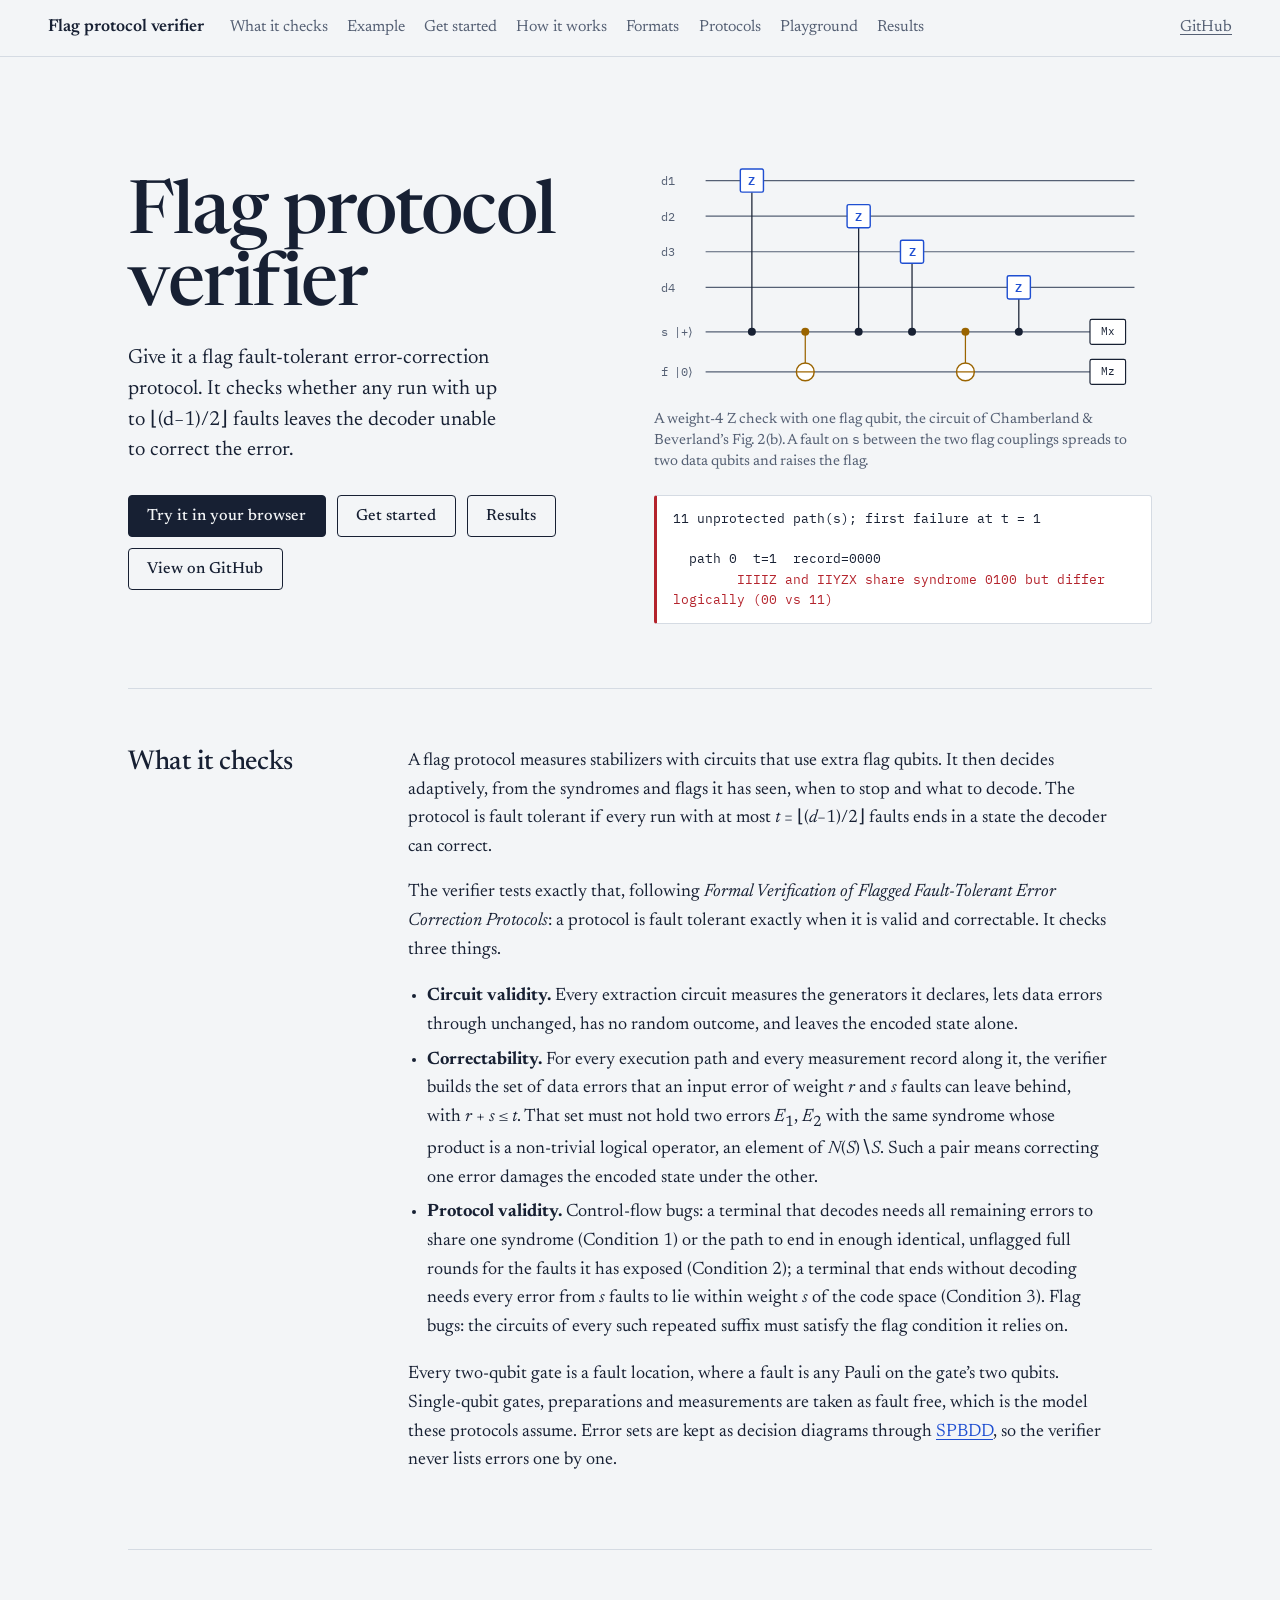
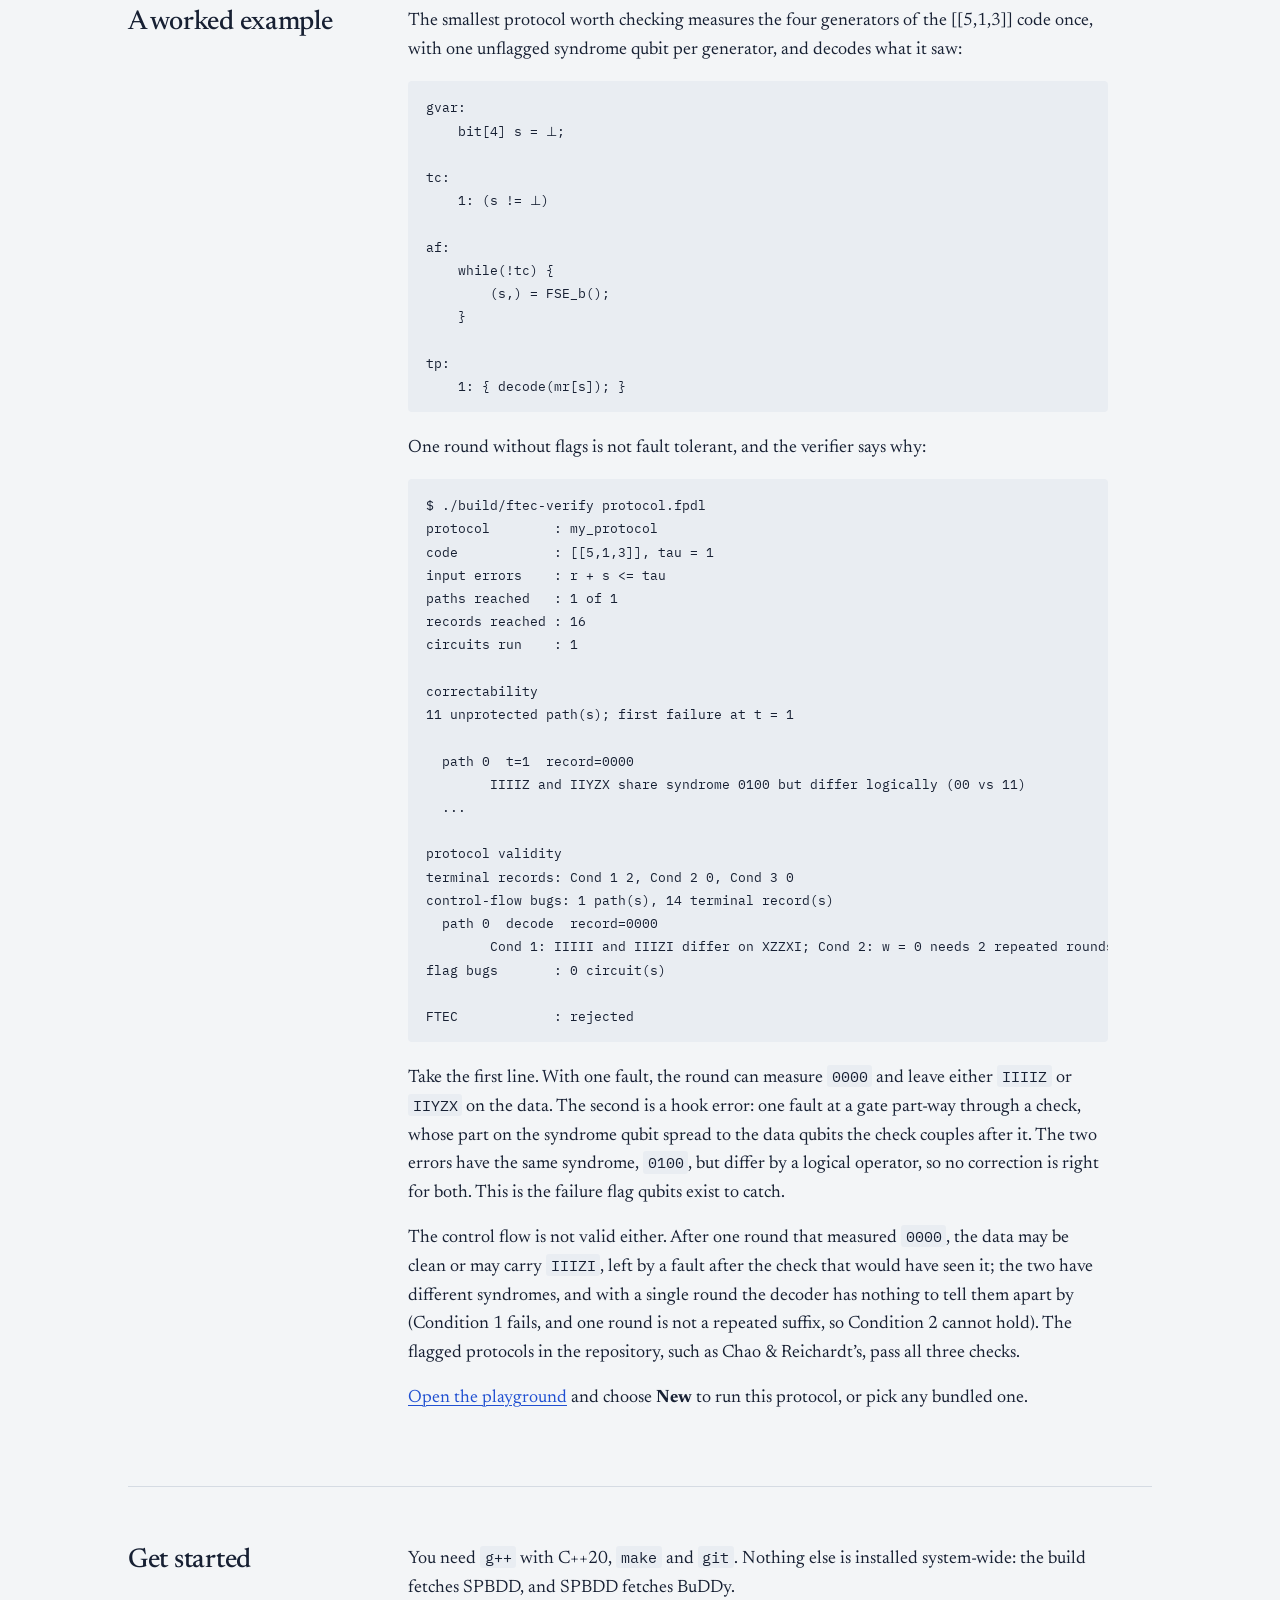
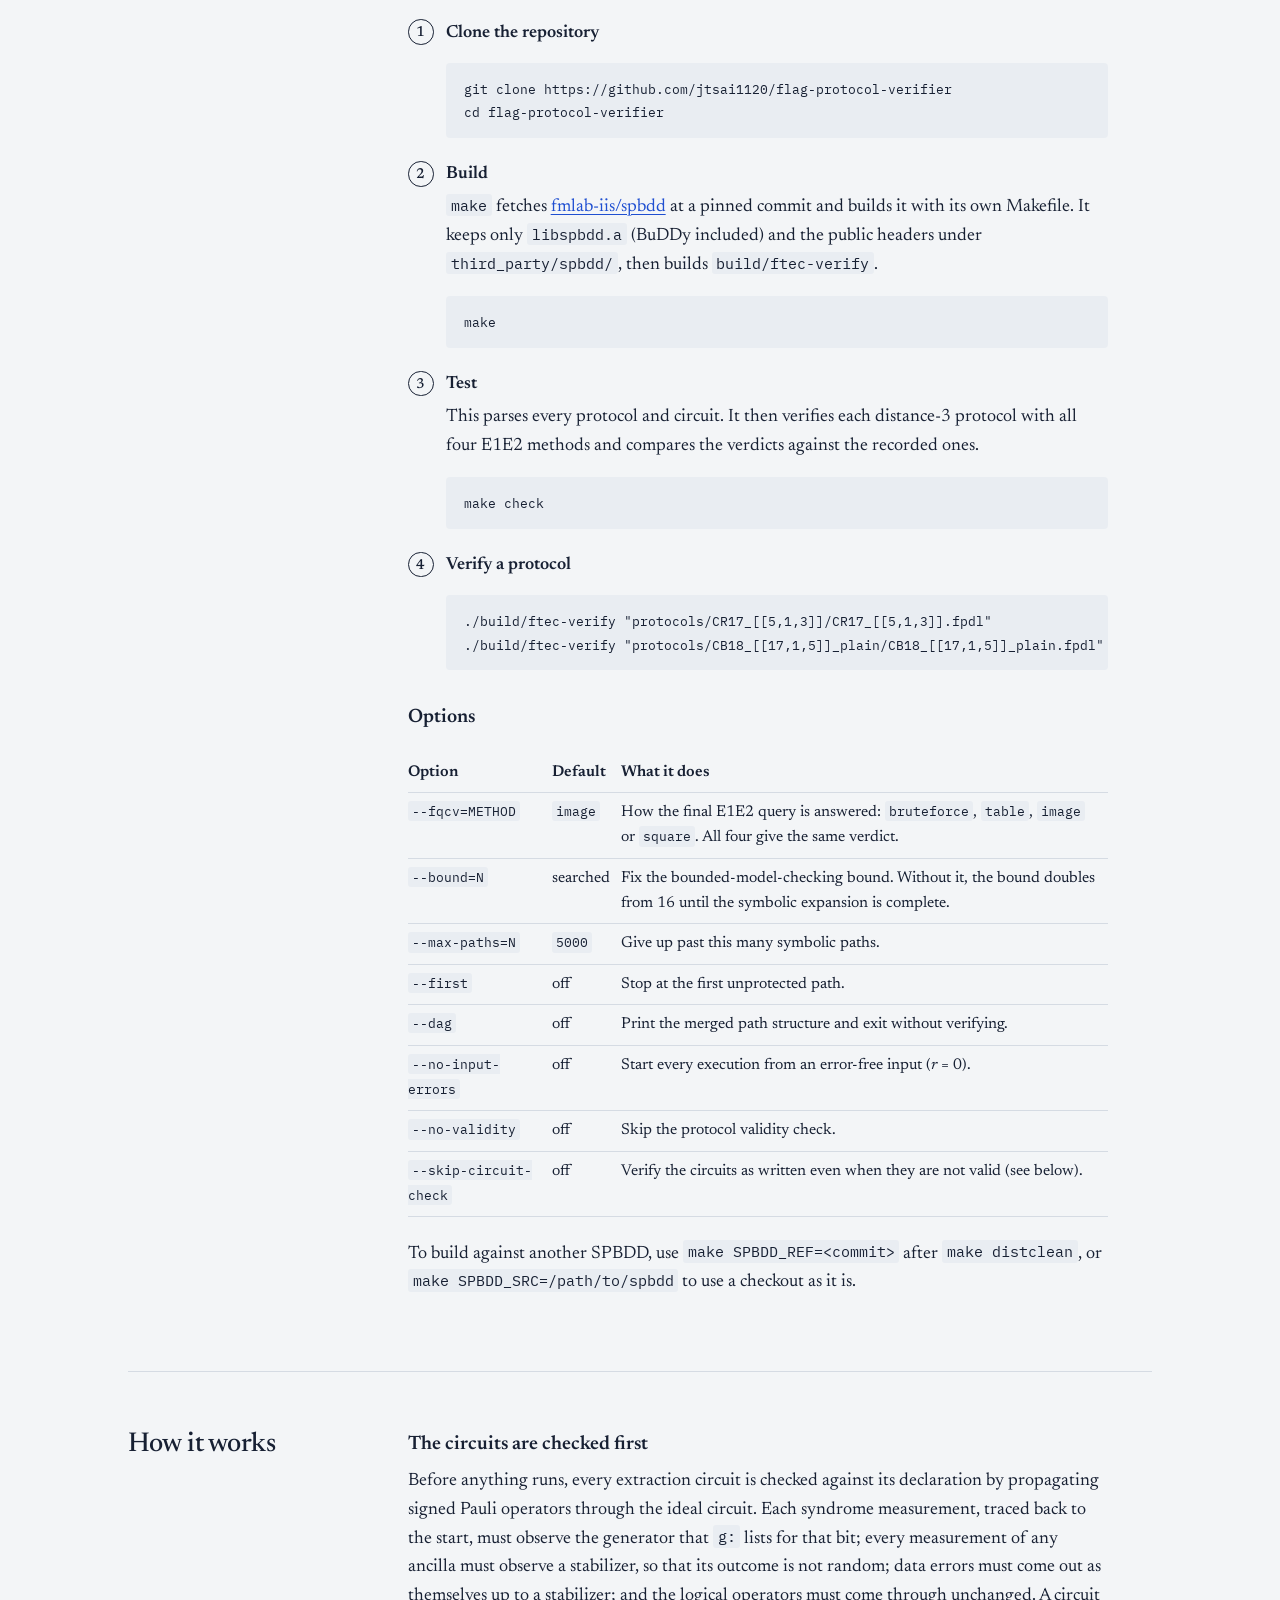
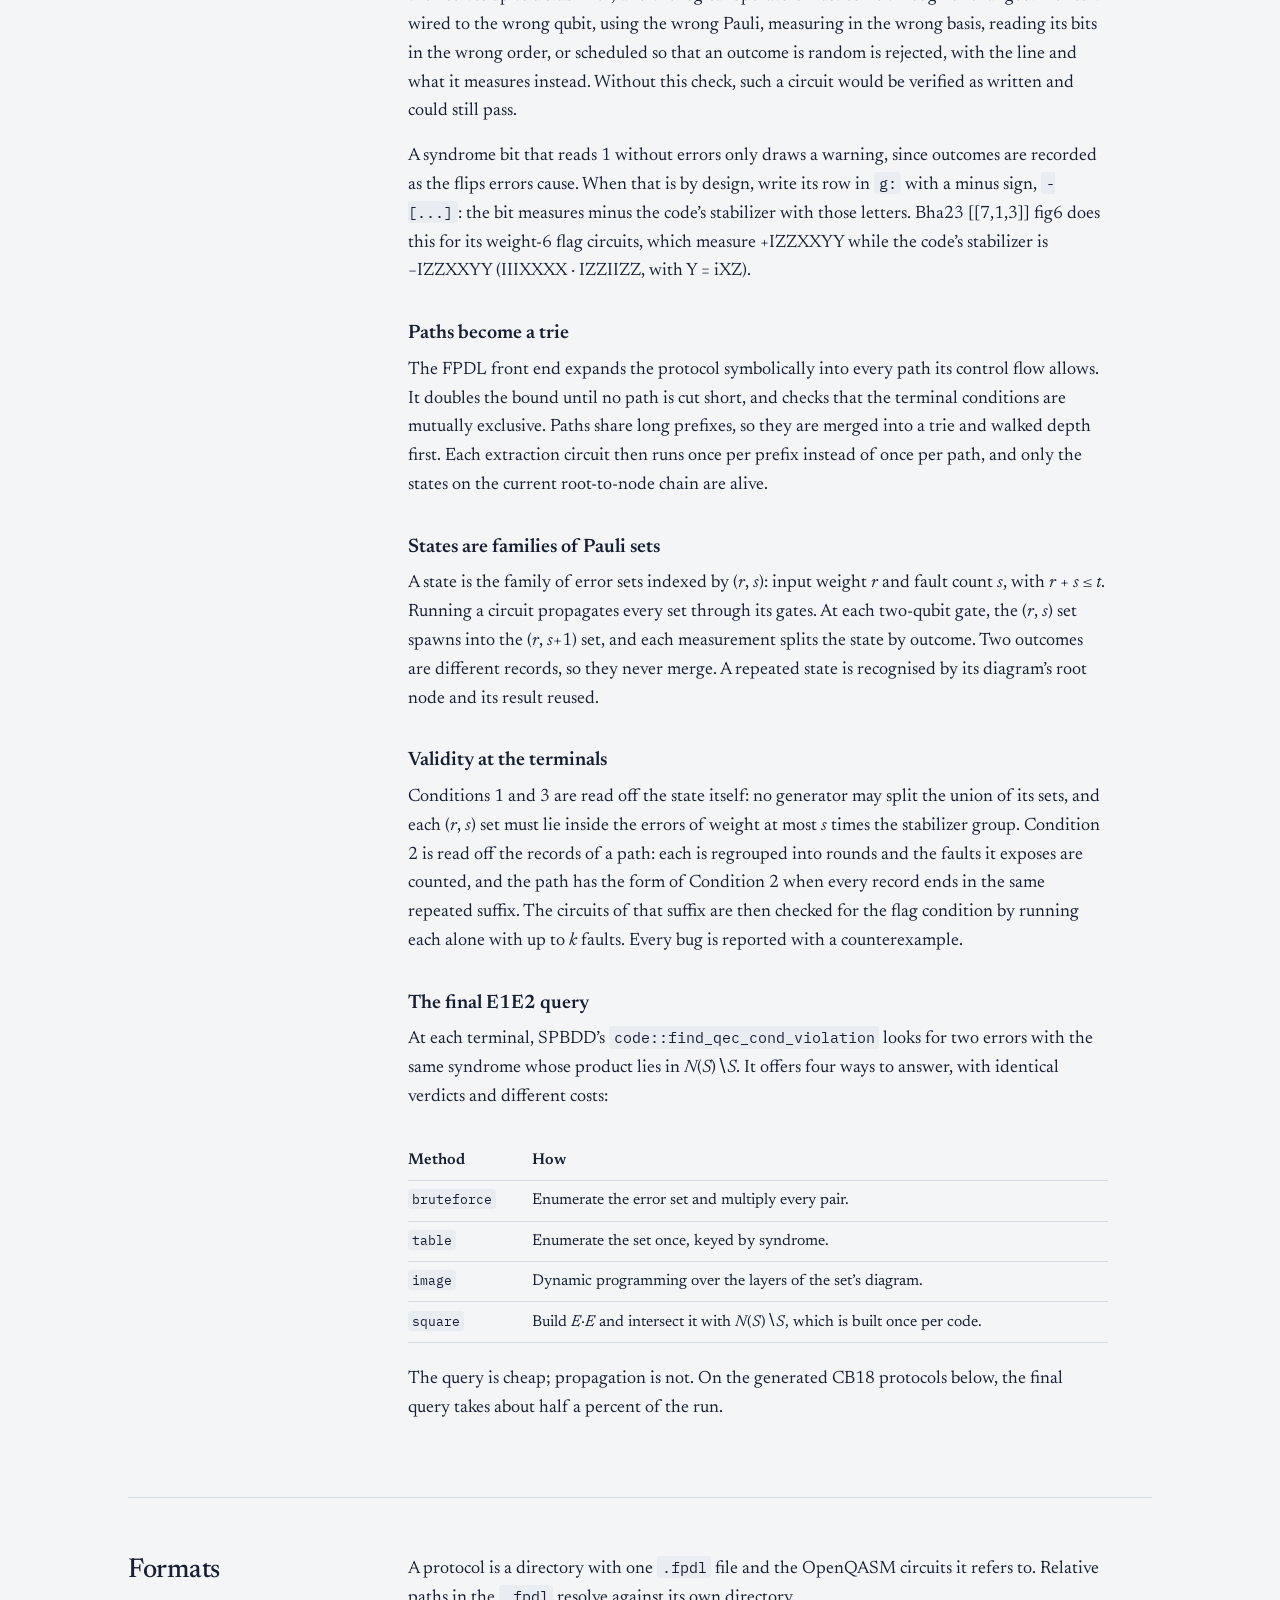
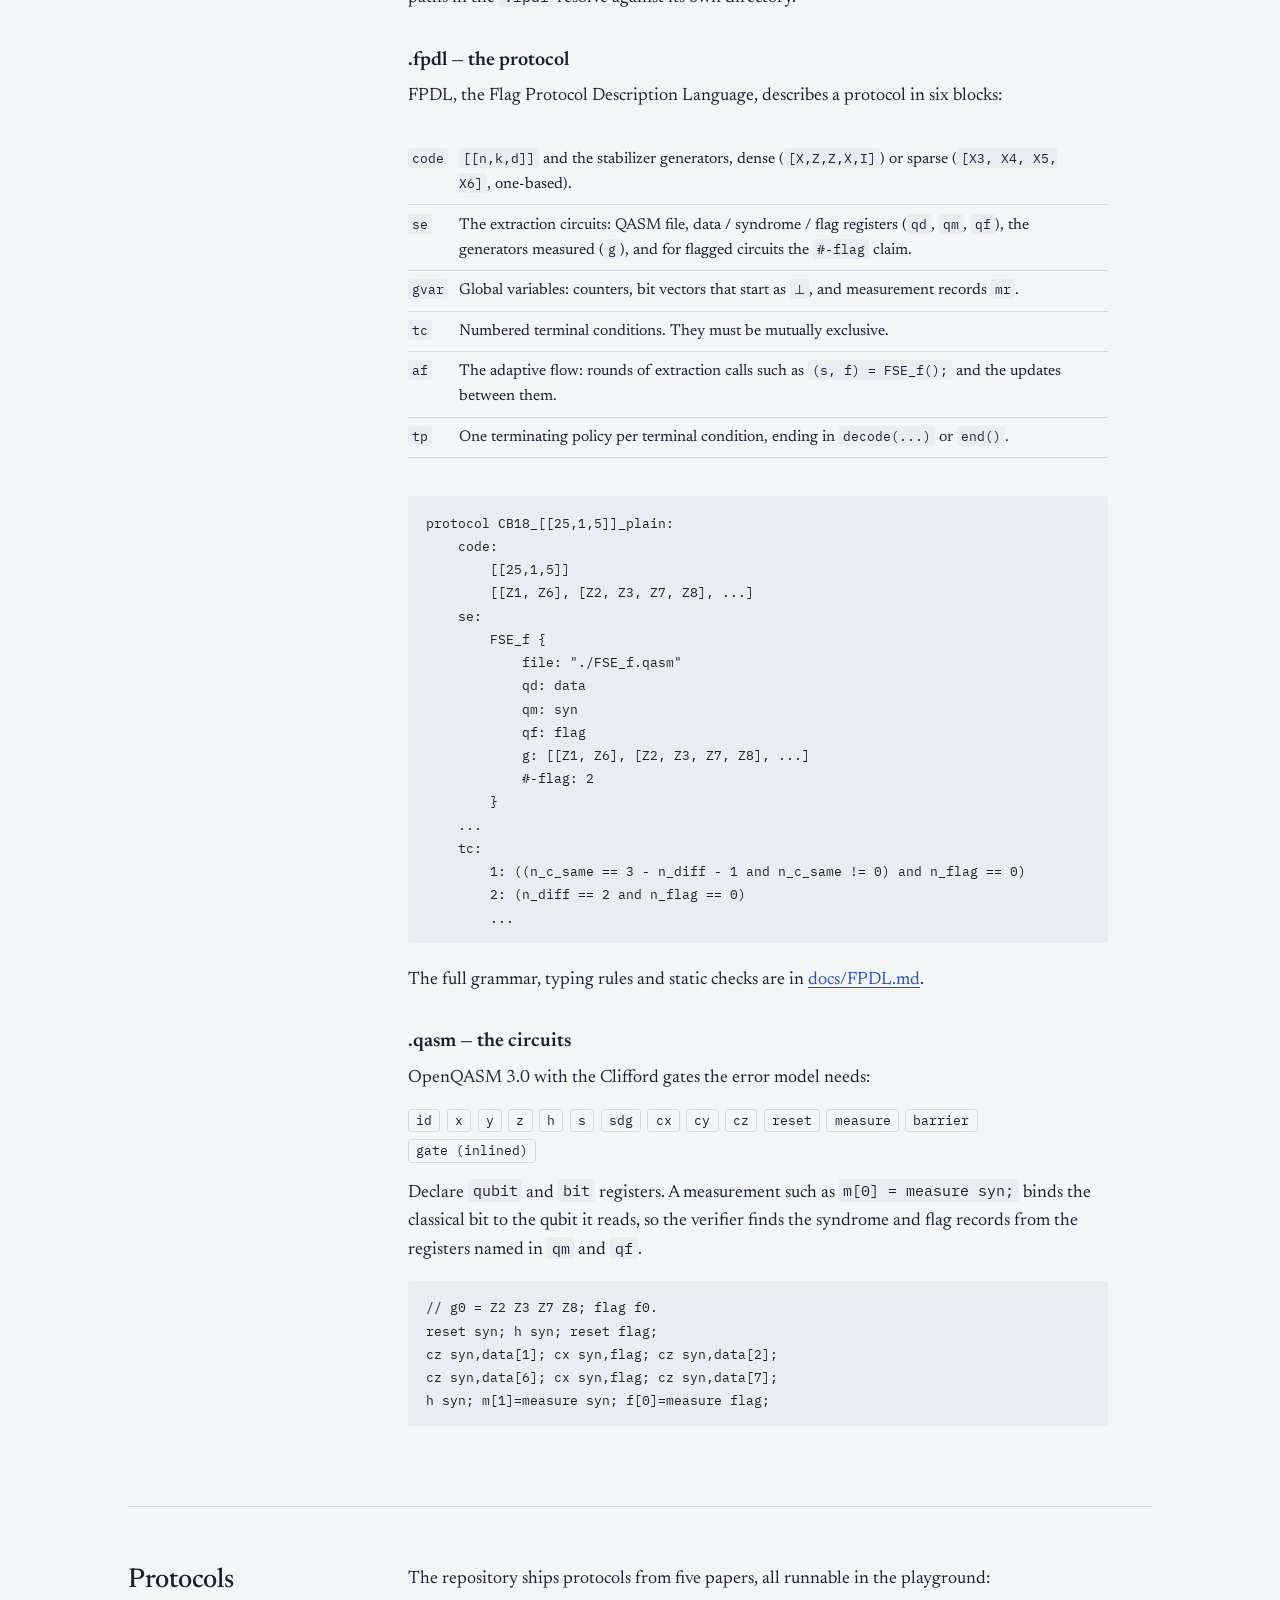
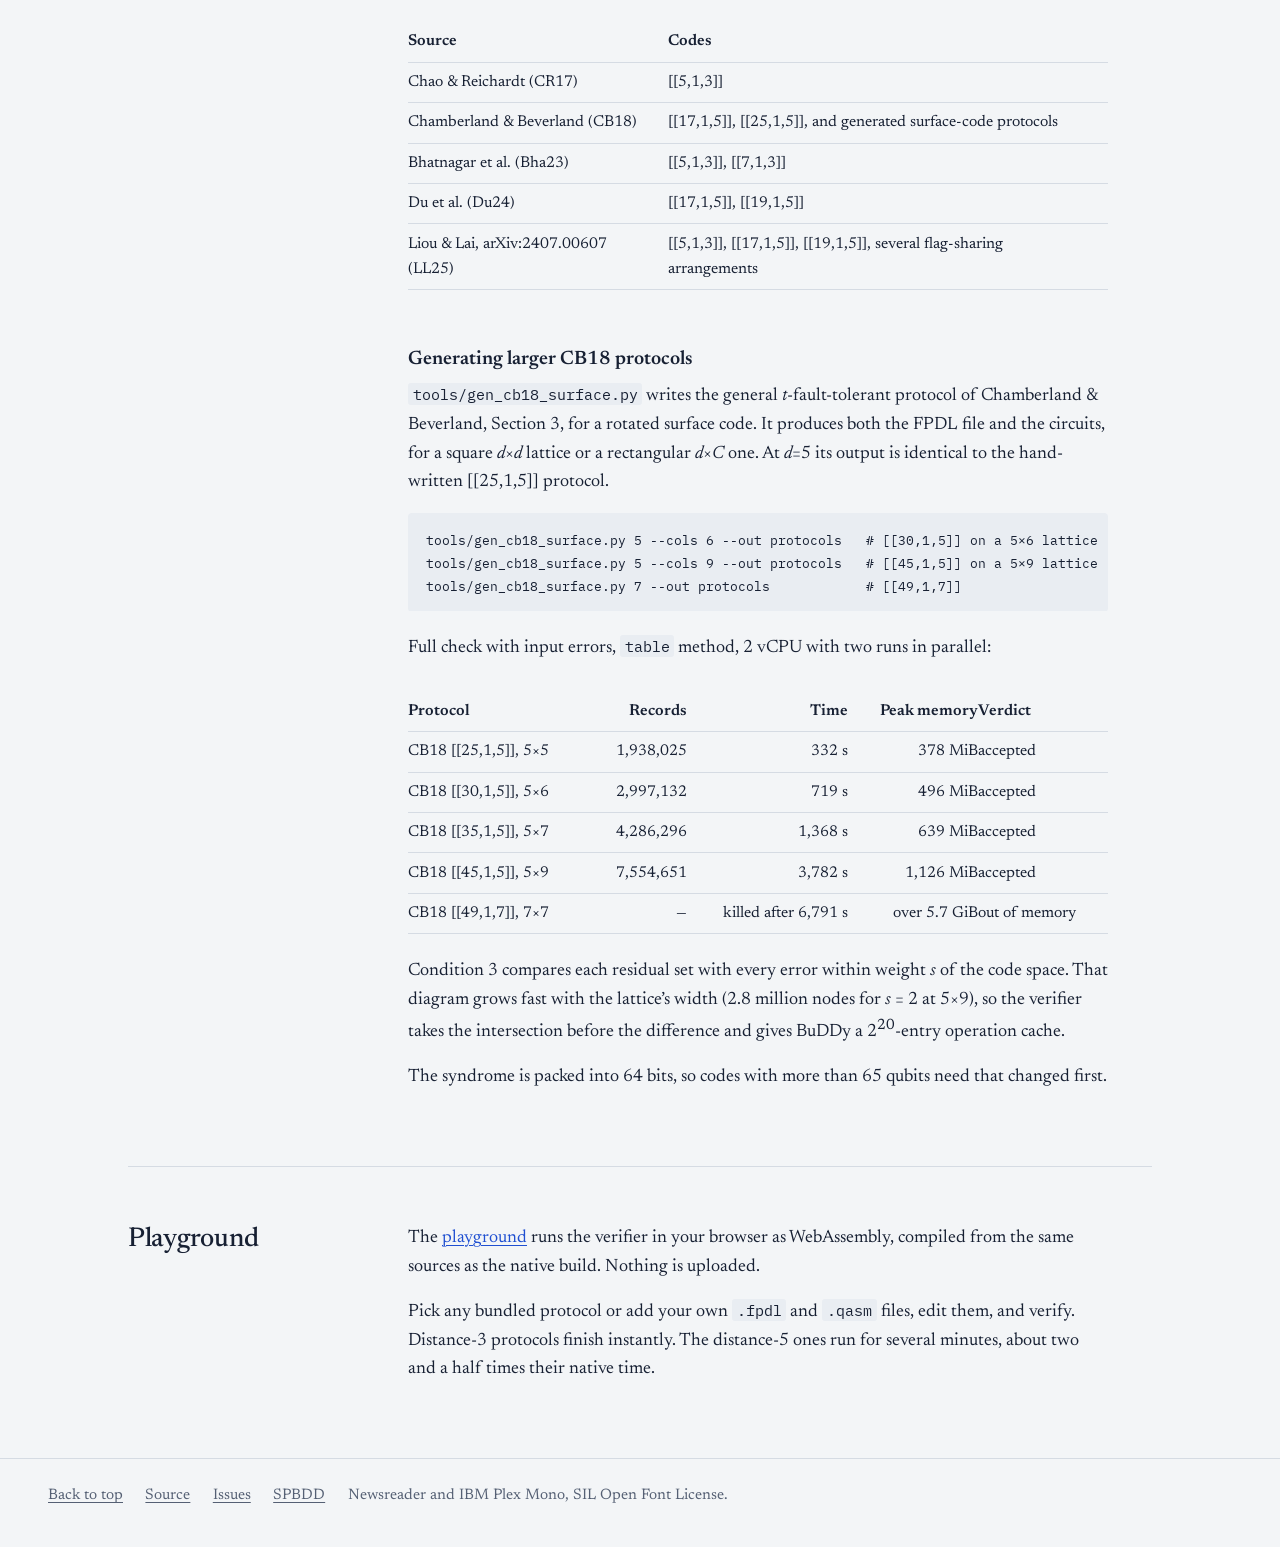
==== commit 2de13b23: "Publish: signed g rows, fig6, rebuilt playground verifier" ====
--- a/index.html
+++ b/index.html
@@ -189,6 +189,7 @@
     <div class="doc-body">
       <h3>The circuits are checked first</h3>
       <p>Before anything runs, every extraction circuit is checked against its declaration by propagating signed Pauli operators through the ideal circuit. Each syndrome measurement, traced back to the start, must observe the generator that <code>g:</code> lists for that bit; every measurement of any ancilla must observe a stabilizer, so that its outcome is not random; data errors must come out as themselves up to a stabilizer; and the logical operators must come through unchanged. A circuit wired to the wrong qubit, using the wrong Pauli, measuring in the wrong basis, reading its bits in the wrong order, or scheduled so that an outcome is random is rejected, with the line and what it measures instead. Without this check, such a circuit would be verified as written and could still pass.</p>
+      <p>A syndrome bit that reads 1 without errors only draws a warning, since outcomes are recorded as the flips errors cause. When that is by design, write its row in <code>g:</code> with a minus sign, <code>-[...]</code>: the bit measures minus the code’s stabilizer with those letters. Bha23 [[7,1,3]] fig6 does this for its weight-6 flag circuits, which measure +IZZXXYY while the code’s stabilizer is −IZZXXYY (IIIXXXX · IZZIIZZ, with Y = iXZ).</p>
       <h3>Paths become a trie</h3>
       <p>The FPDL front end expands the protocol symbolically into every path its control flow allows. It doubles the bound until no path is cut short, and checks that the terminal conditions are mutually exclusive. Paths share long prefixes, so they are merged into a trie and walked depth first. Each extraction circuit then runs once per prefix instead of once per path, and only the states on the current root-to-node chain are alive.</p>
       <h3>States are families of Pauli sets</h3>
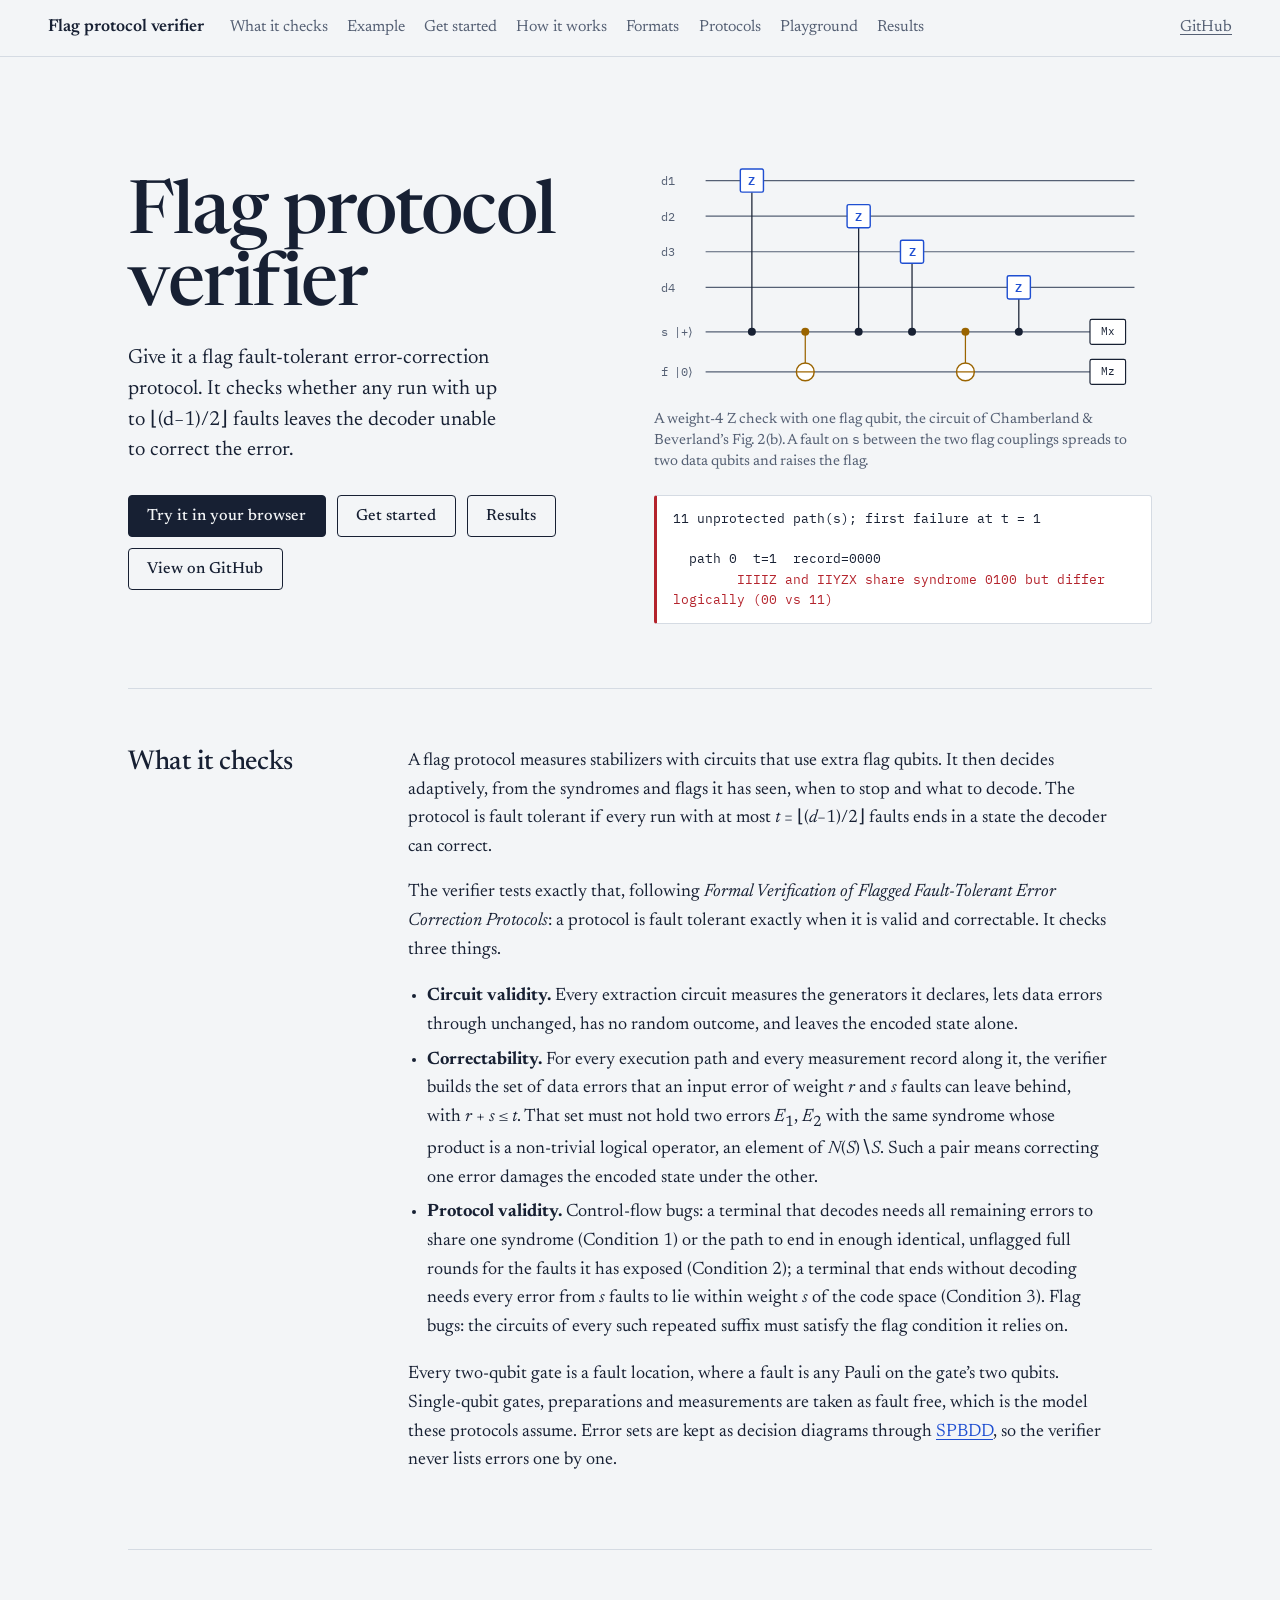
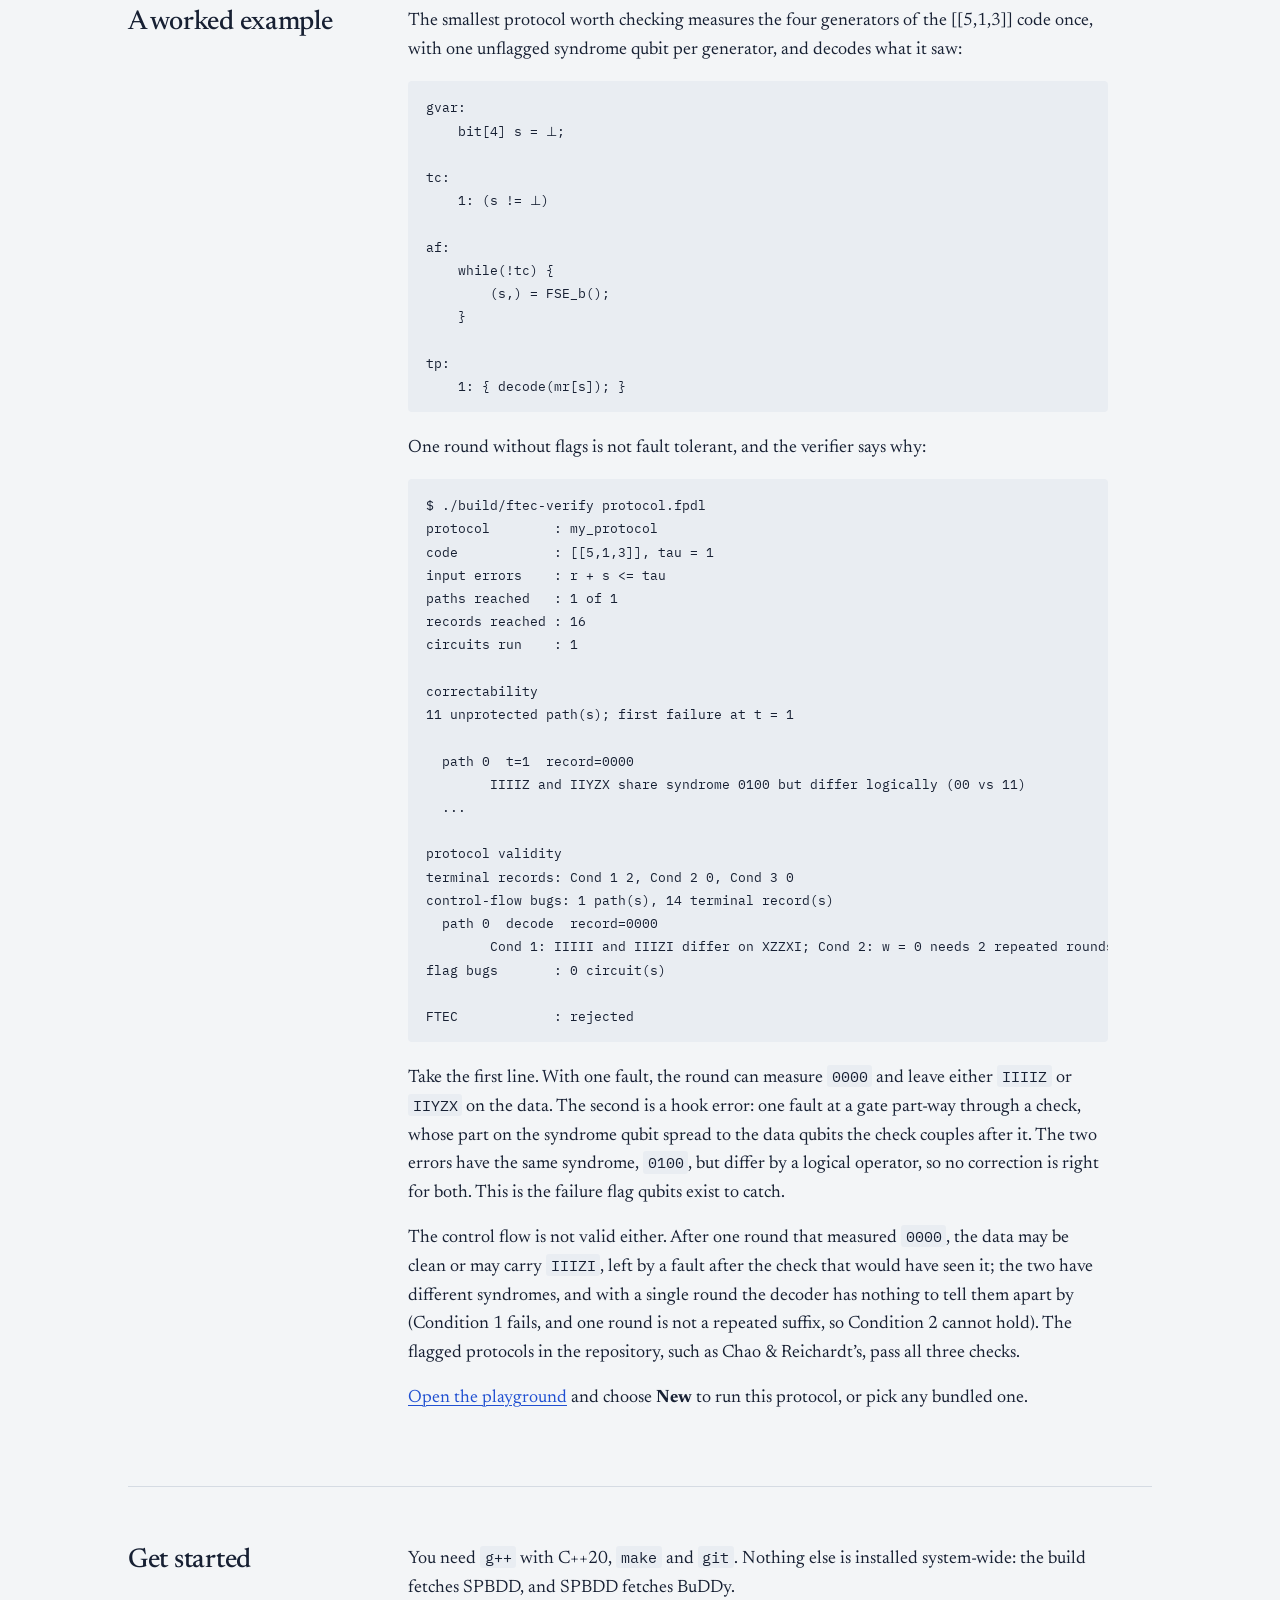
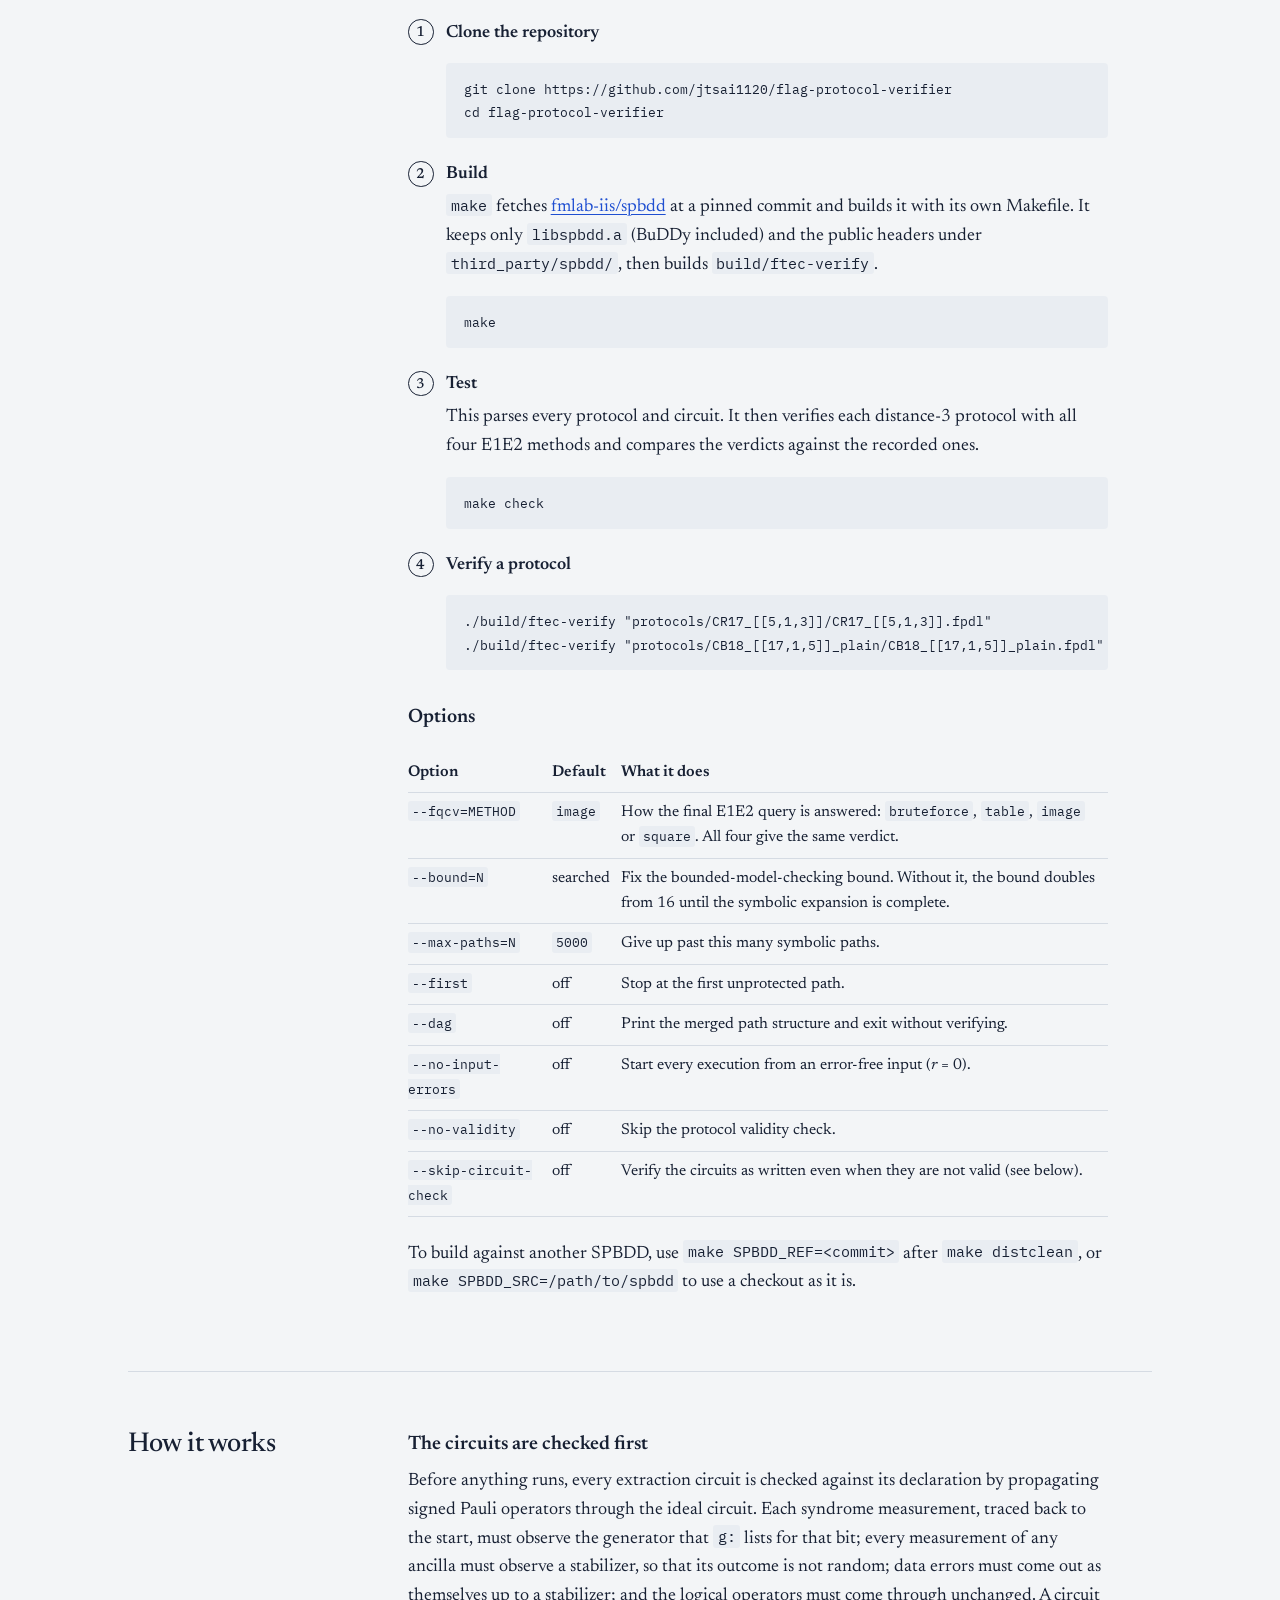
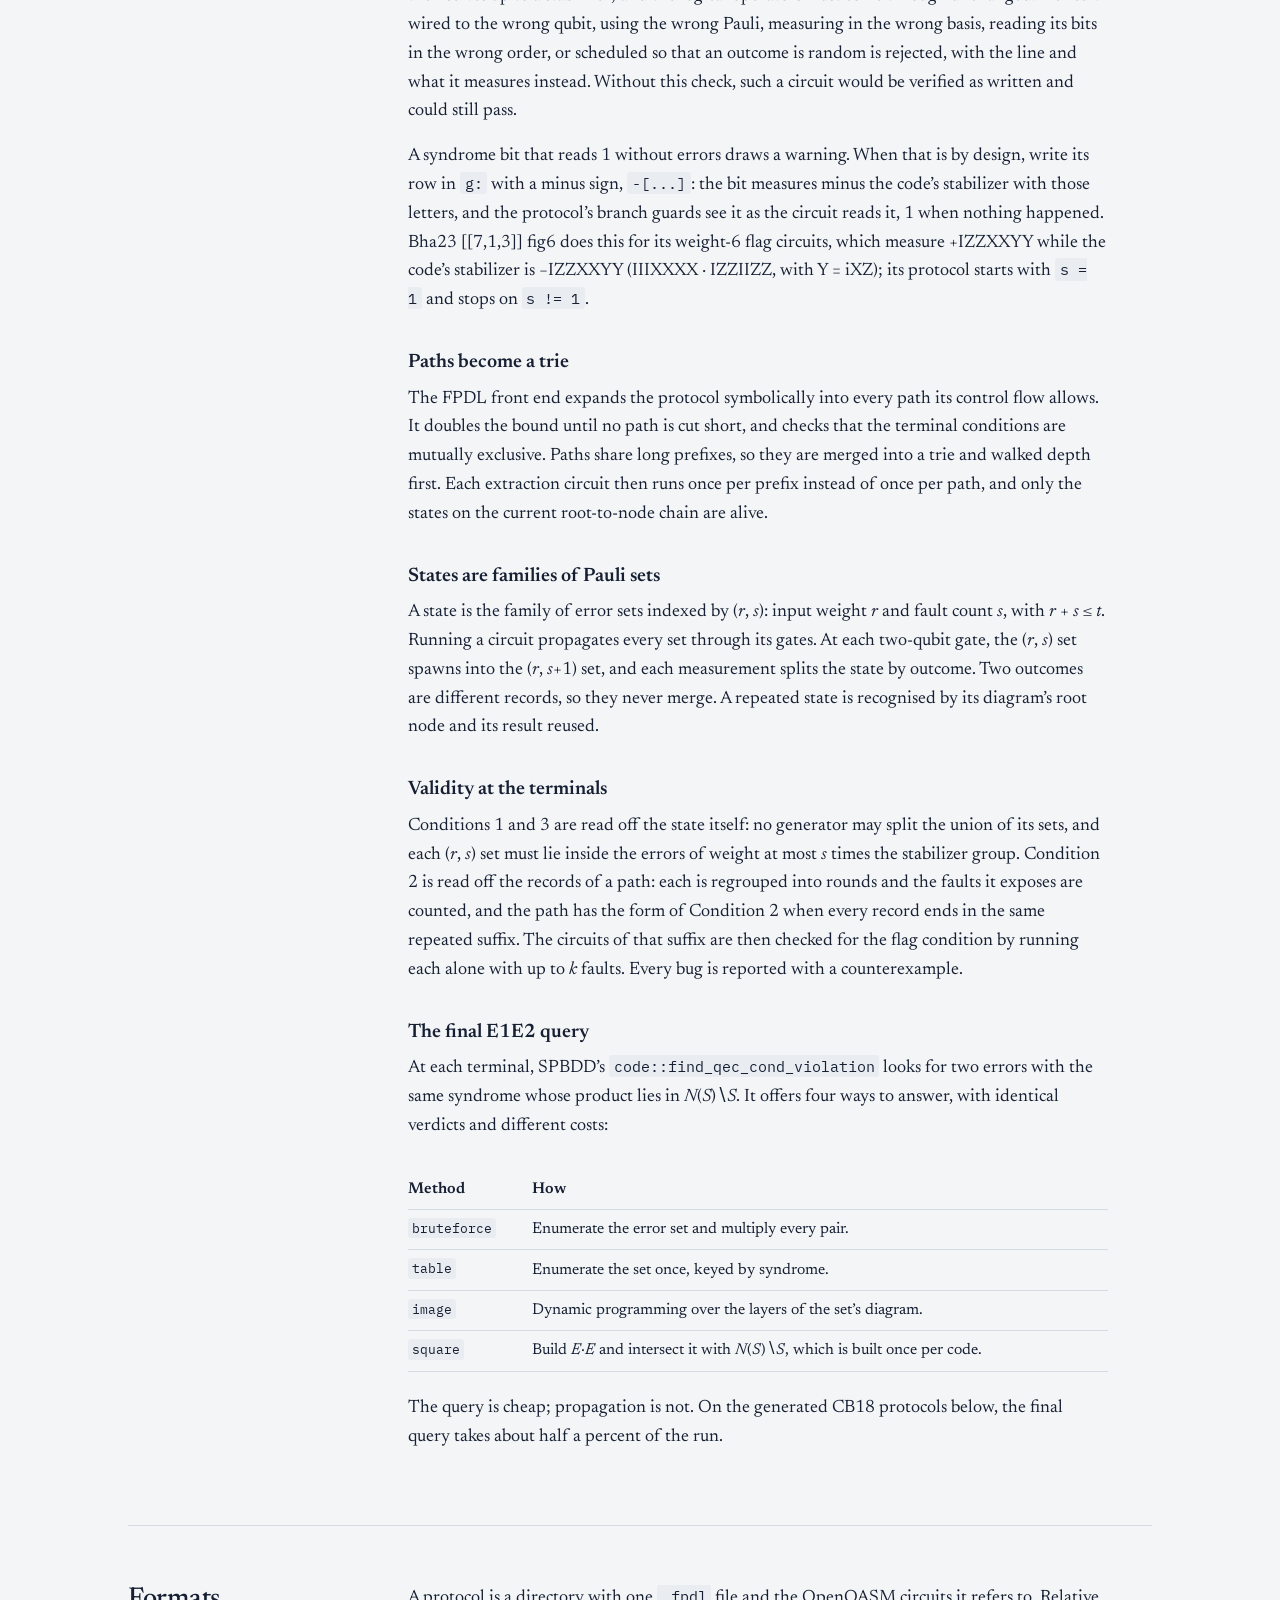
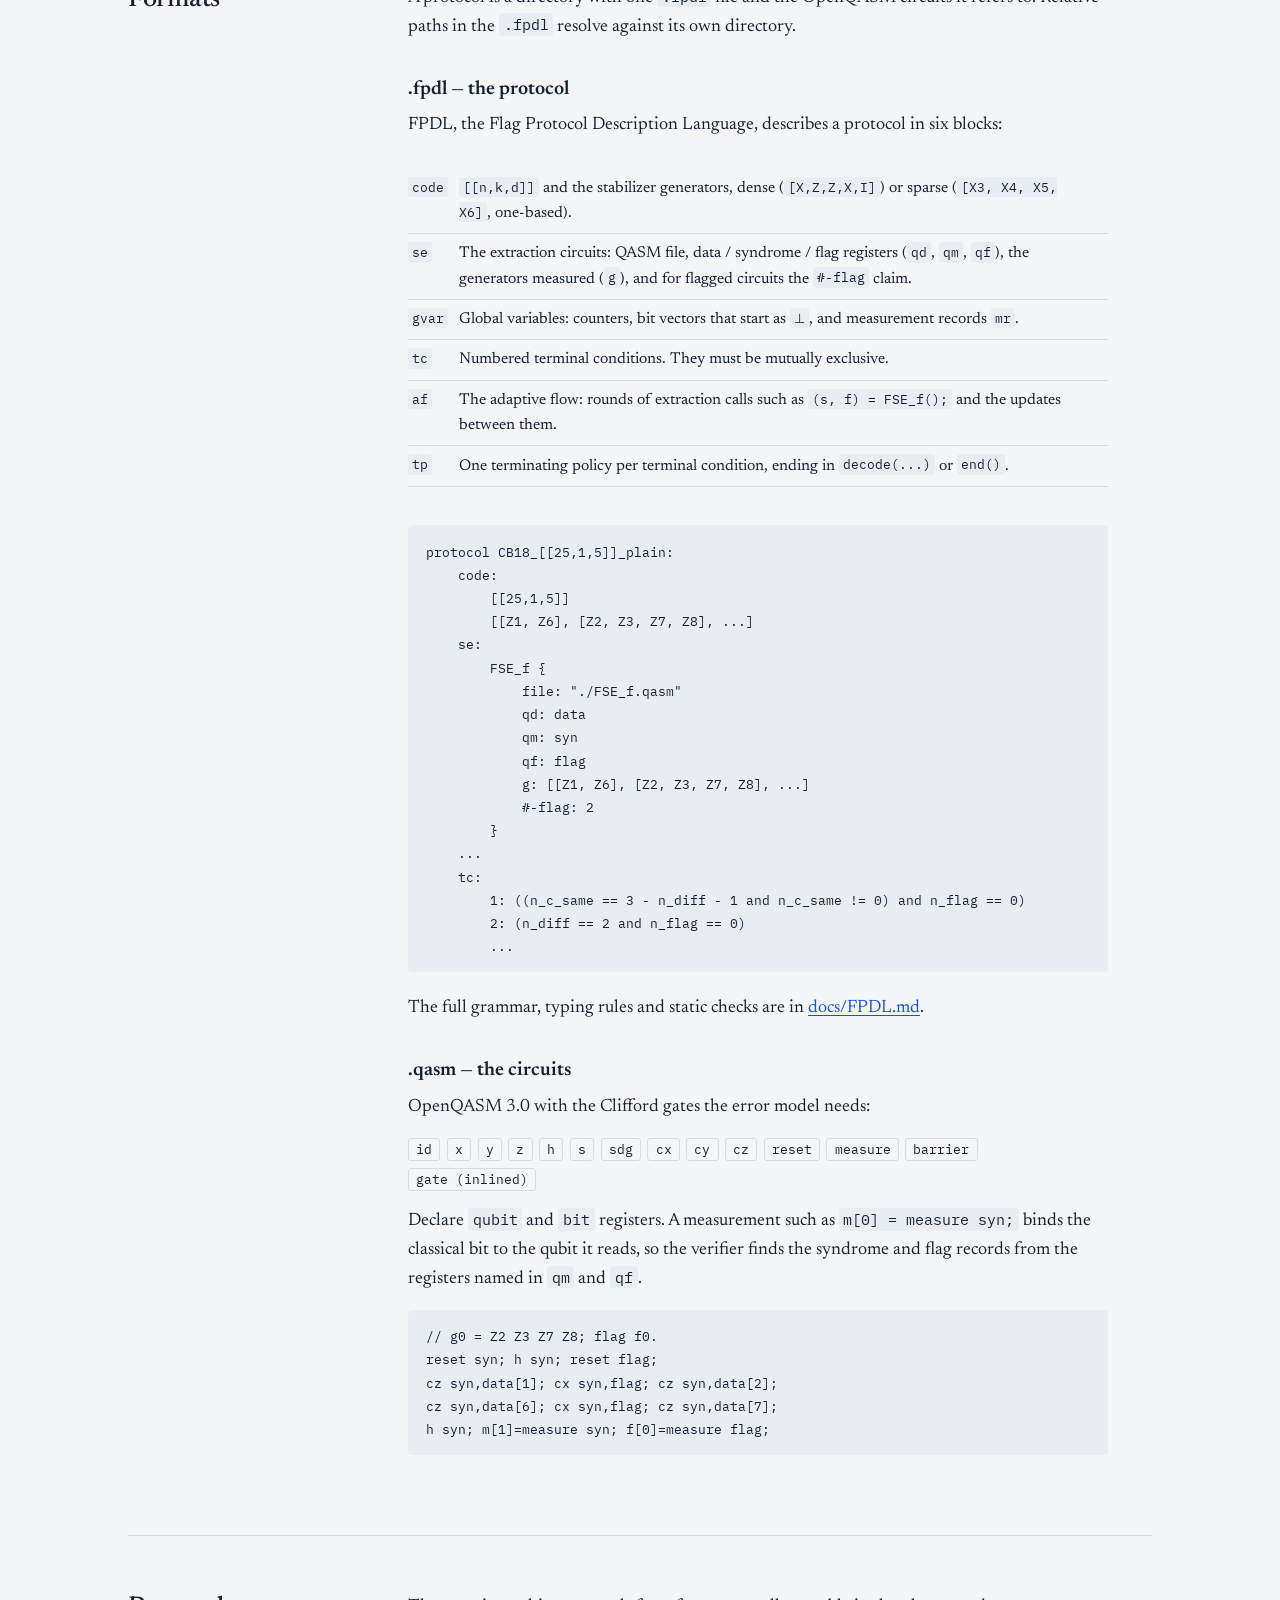
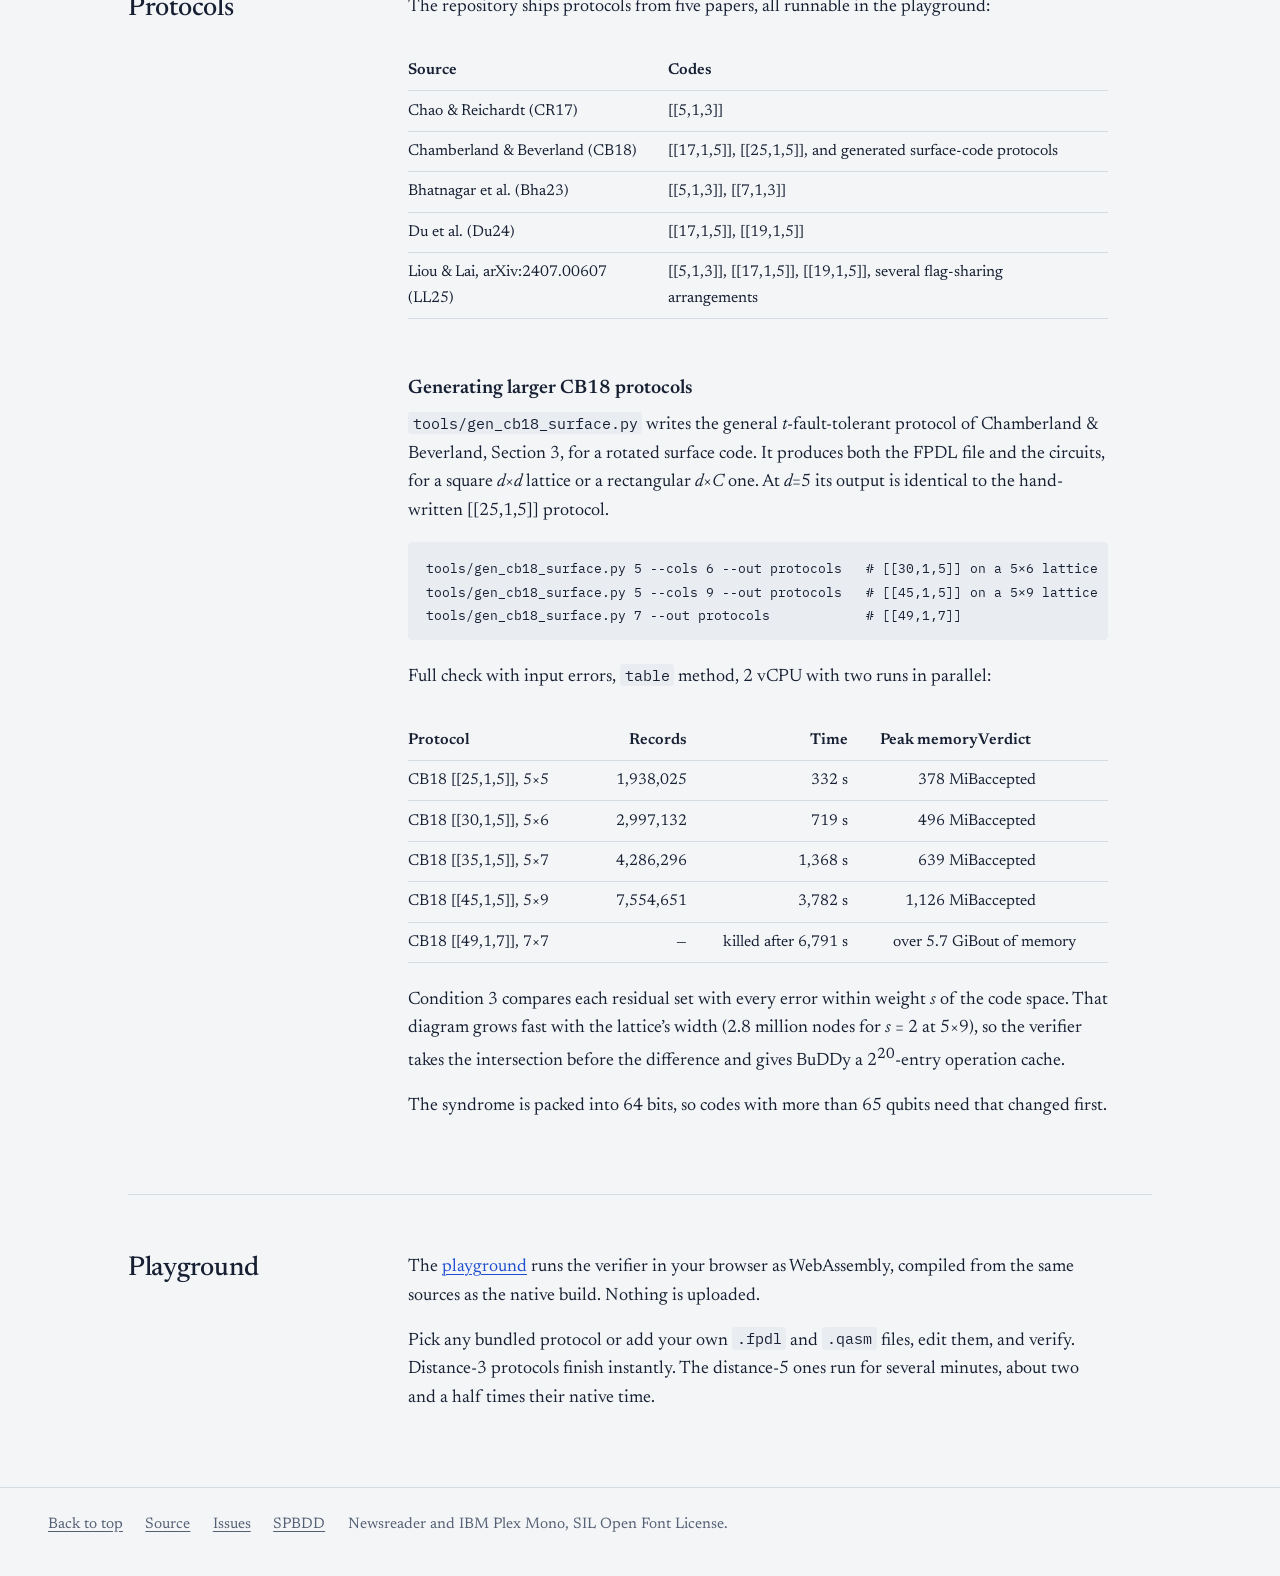
==== commit 6b3e7811: "Publish: guards read -[...] bits as read; fig6 original tc" ====
--- a/index.html
+++ b/index.html
@@ -189,7 +189,7 @@
     <div class="doc-body">
       <h3>The circuits are checked first</h3>
       <p>Before anything runs, every extraction circuit is checked against its declaration by propagating signed Pauli operators through the ideal circuit. Each syndrome measurement, traced back to the start, must observe the generator that <code>g:</code> lists for that bit; every measurement of any ancilla must observe a stabilizer, so that its outcome is not random; data errors must come out as themselves up to a stabilizer; and the logical operators must come through unchanged. A circuit wired to the wrong qubit, using the wrong Pauli, measuring in the wrong basis, reading its bits in the wrong order, or scheduled so that an outcome is random is rejected, with the line and what it measures instead. Without this check, such a circuit would be verified as written and could still pass.</p>
-      <p>A syndrome bit that reads 1 without errors only draws a warning, since outcomes are recorded as the flips errors cause. When that is by design, write its row in <code>g:</code> with a minus sign, <code>-[...]</code>: the bit measures minus the code’s stabilizer with those letters. Bha23 [[7,1,3]] fig6 does this for its weight-6 flag circuits, which measure +IZZXXYY while the code’s stabilizer is −IZZXXYY (IIIXXXX · IZZIIZZ, with Y = iXZ).</p>
+      <p>A syndrome bit that reads 1 without errors draws a warning. When that is by design, write its row in <code>g:</code> with a minus sign, <code>-[...]</code>: the bit measures minus the code’s stabilizer with those letters, and the protocol’s branch guards see it as the circuit reads it, 1 when nothing happened. Bha23 [[7,1,3]] fig6 does this for its weight-6 flag circuits, which measure +IZZXXYY while the code’s stabilizer is −IZZXXYY (IIIXXXX · IZZIIZZ, with Y = iXZ); its protocol starts with <code>s = 1</code> and stops on <code>s != 1</code>.</p>
       <h3>Paths become a trie</h3>
       <p>The FPDL front end expands the protocol symbolically into every path its control flow allows. It doubles the bound until no path is cut short, and checks that the terminal conditions are mutually exclusive. Paths share long prefixes, so they are merged into a trie and walked depth first. Each extraction circuit then runs once per prefix instead of once per path, and only the states on the current root-to-node chain are alive.</p>
       <h3>States are families of Pauli sets</h3>
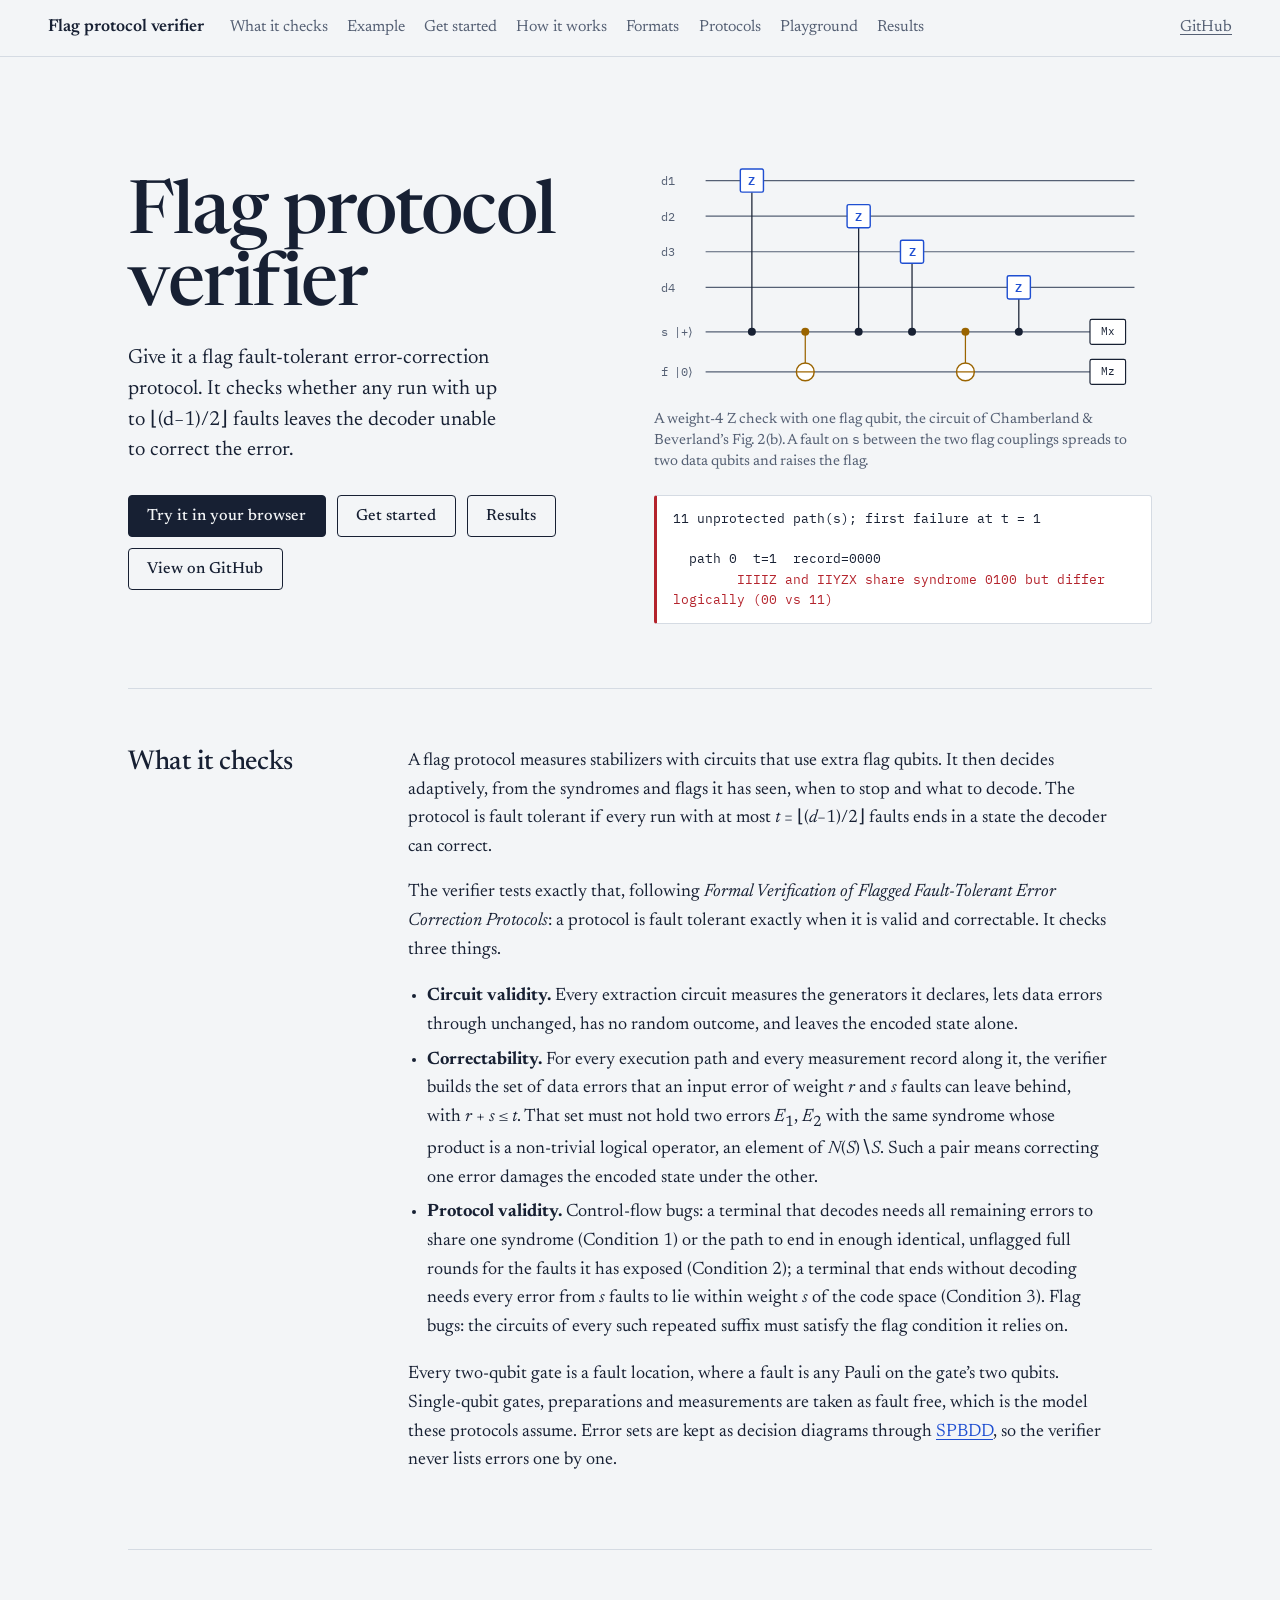
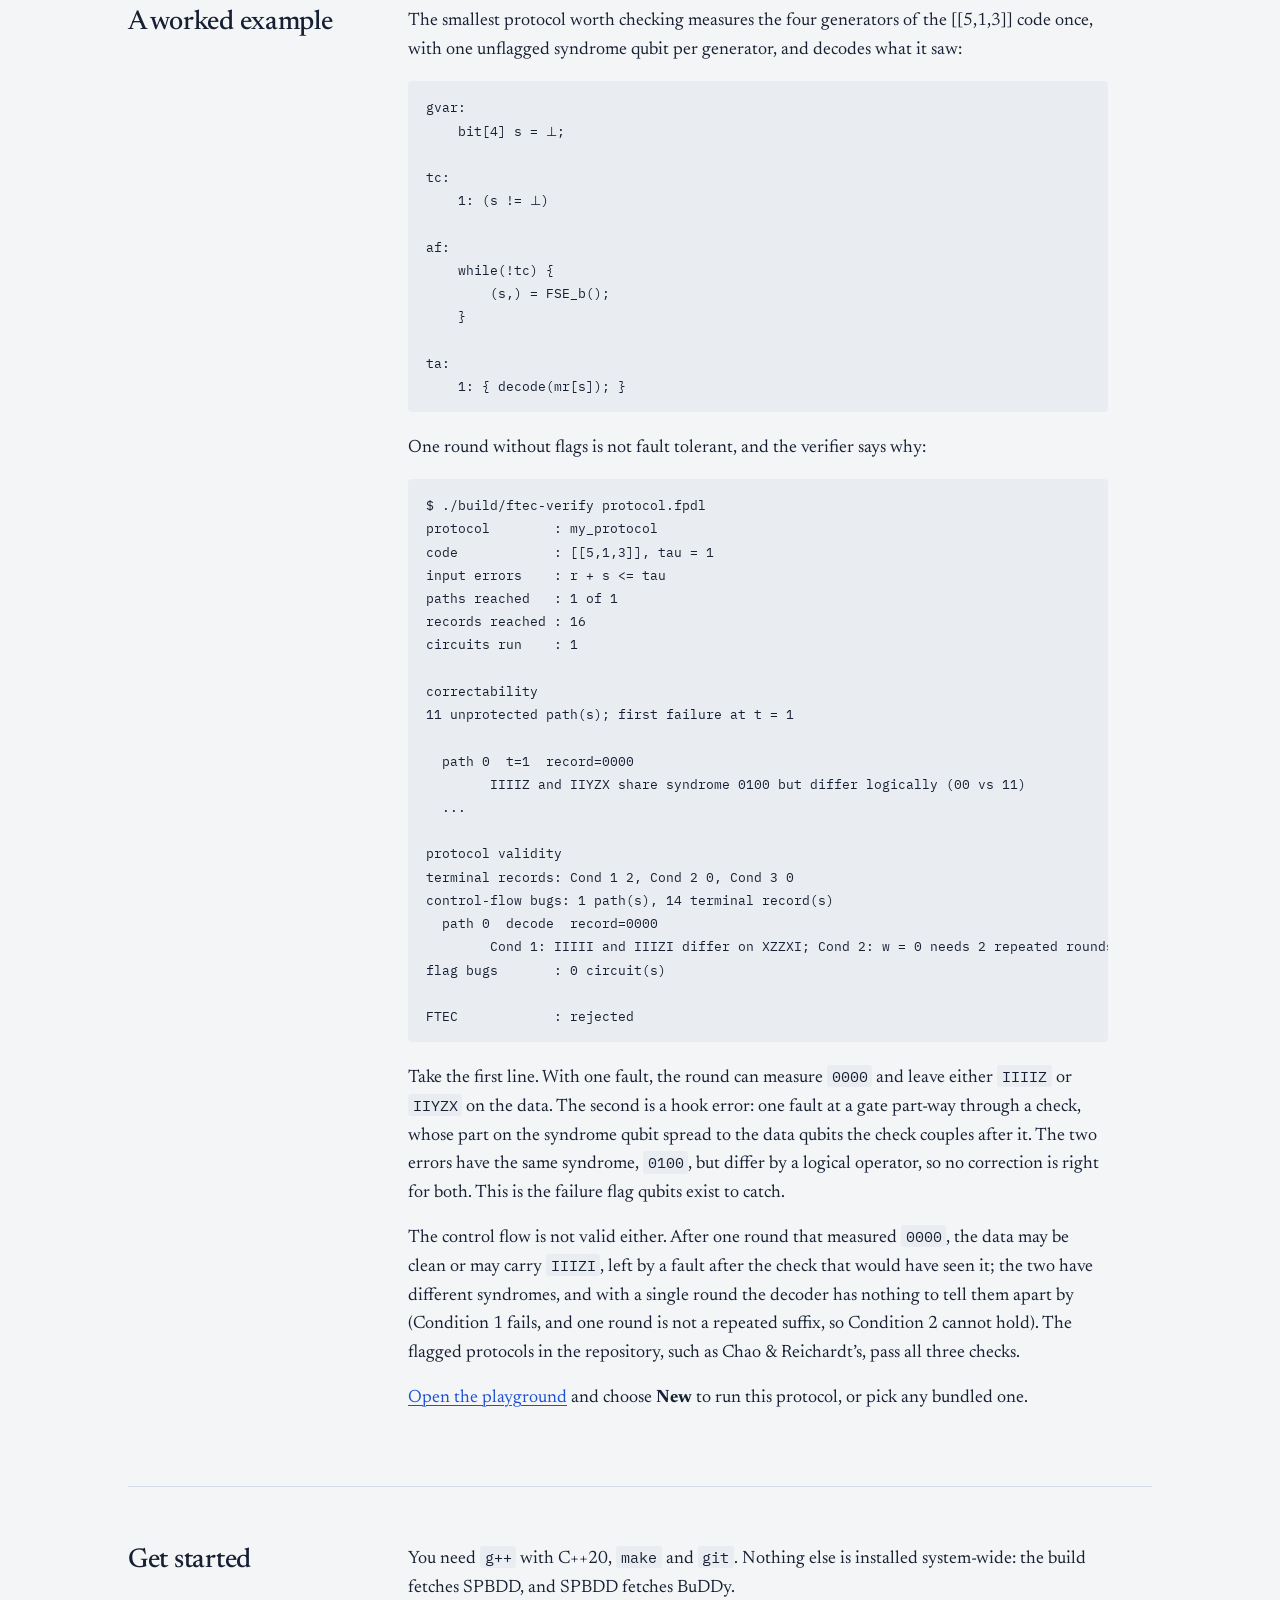
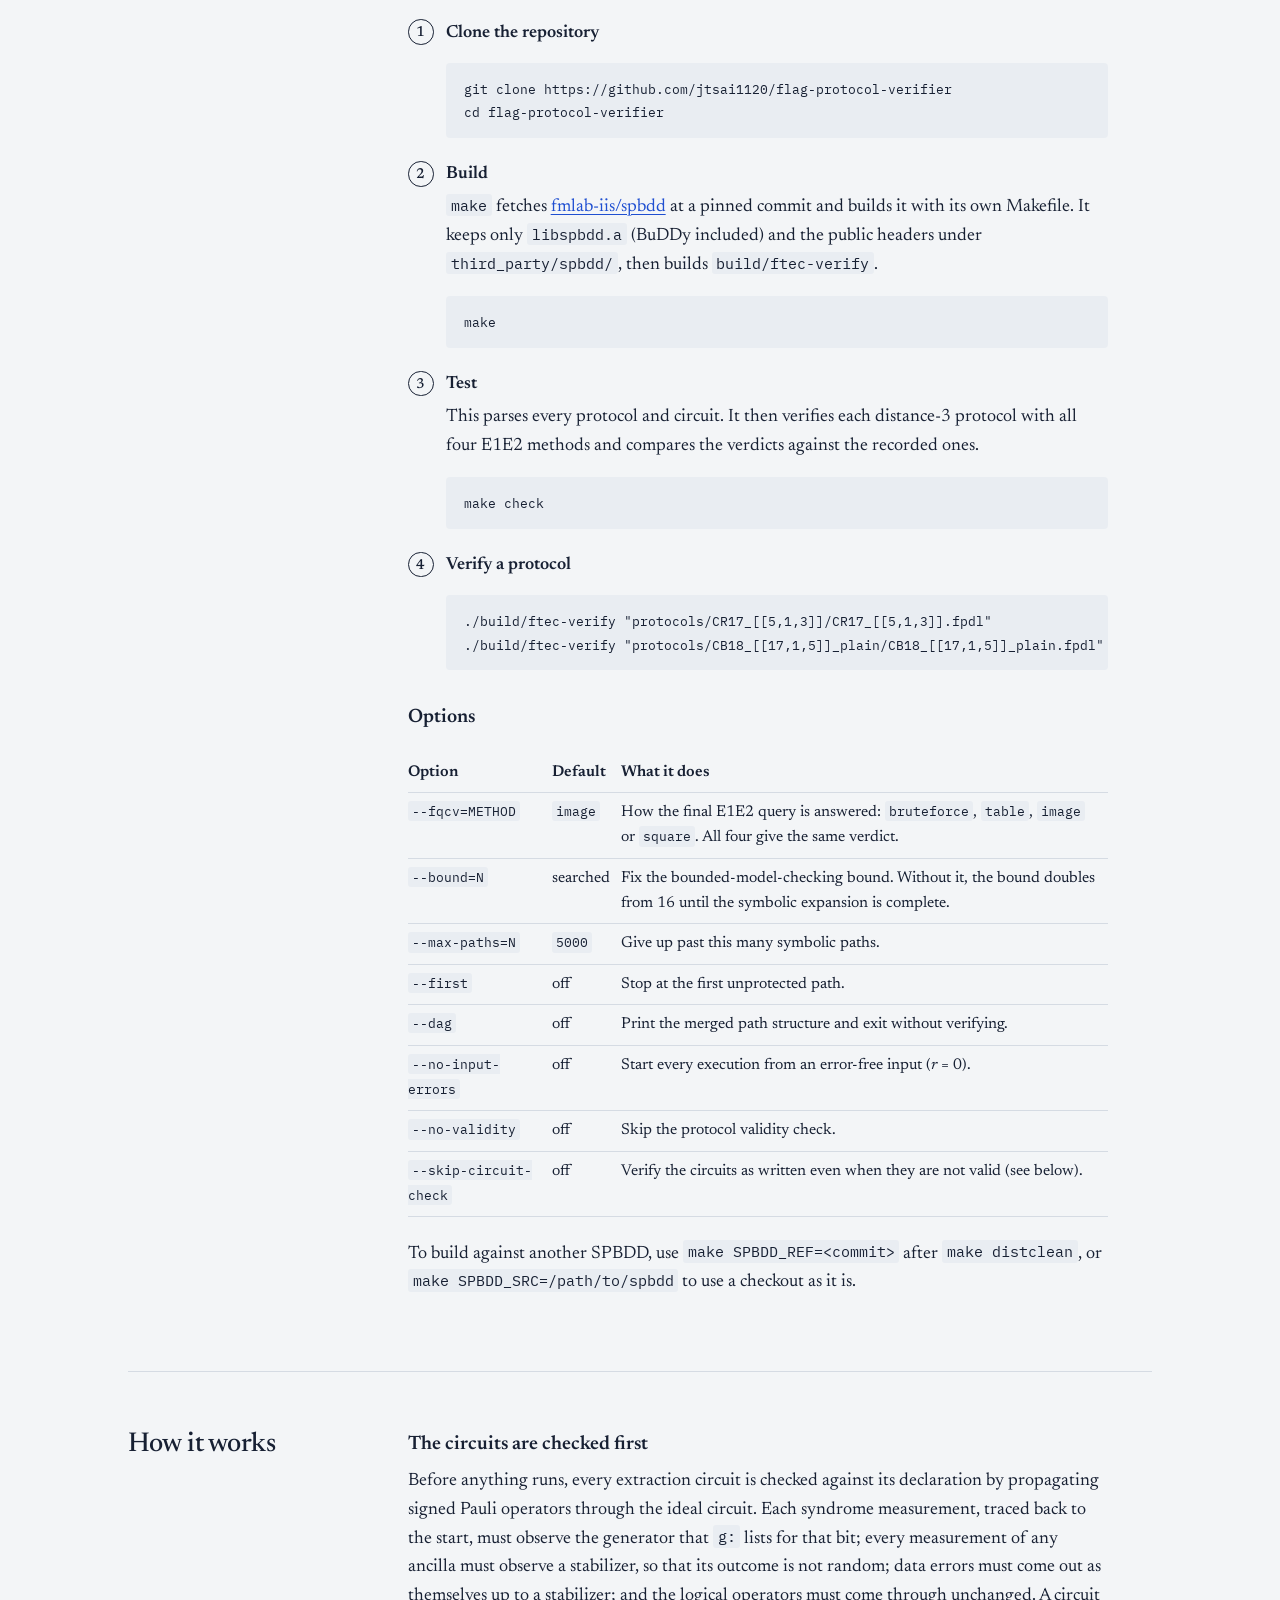
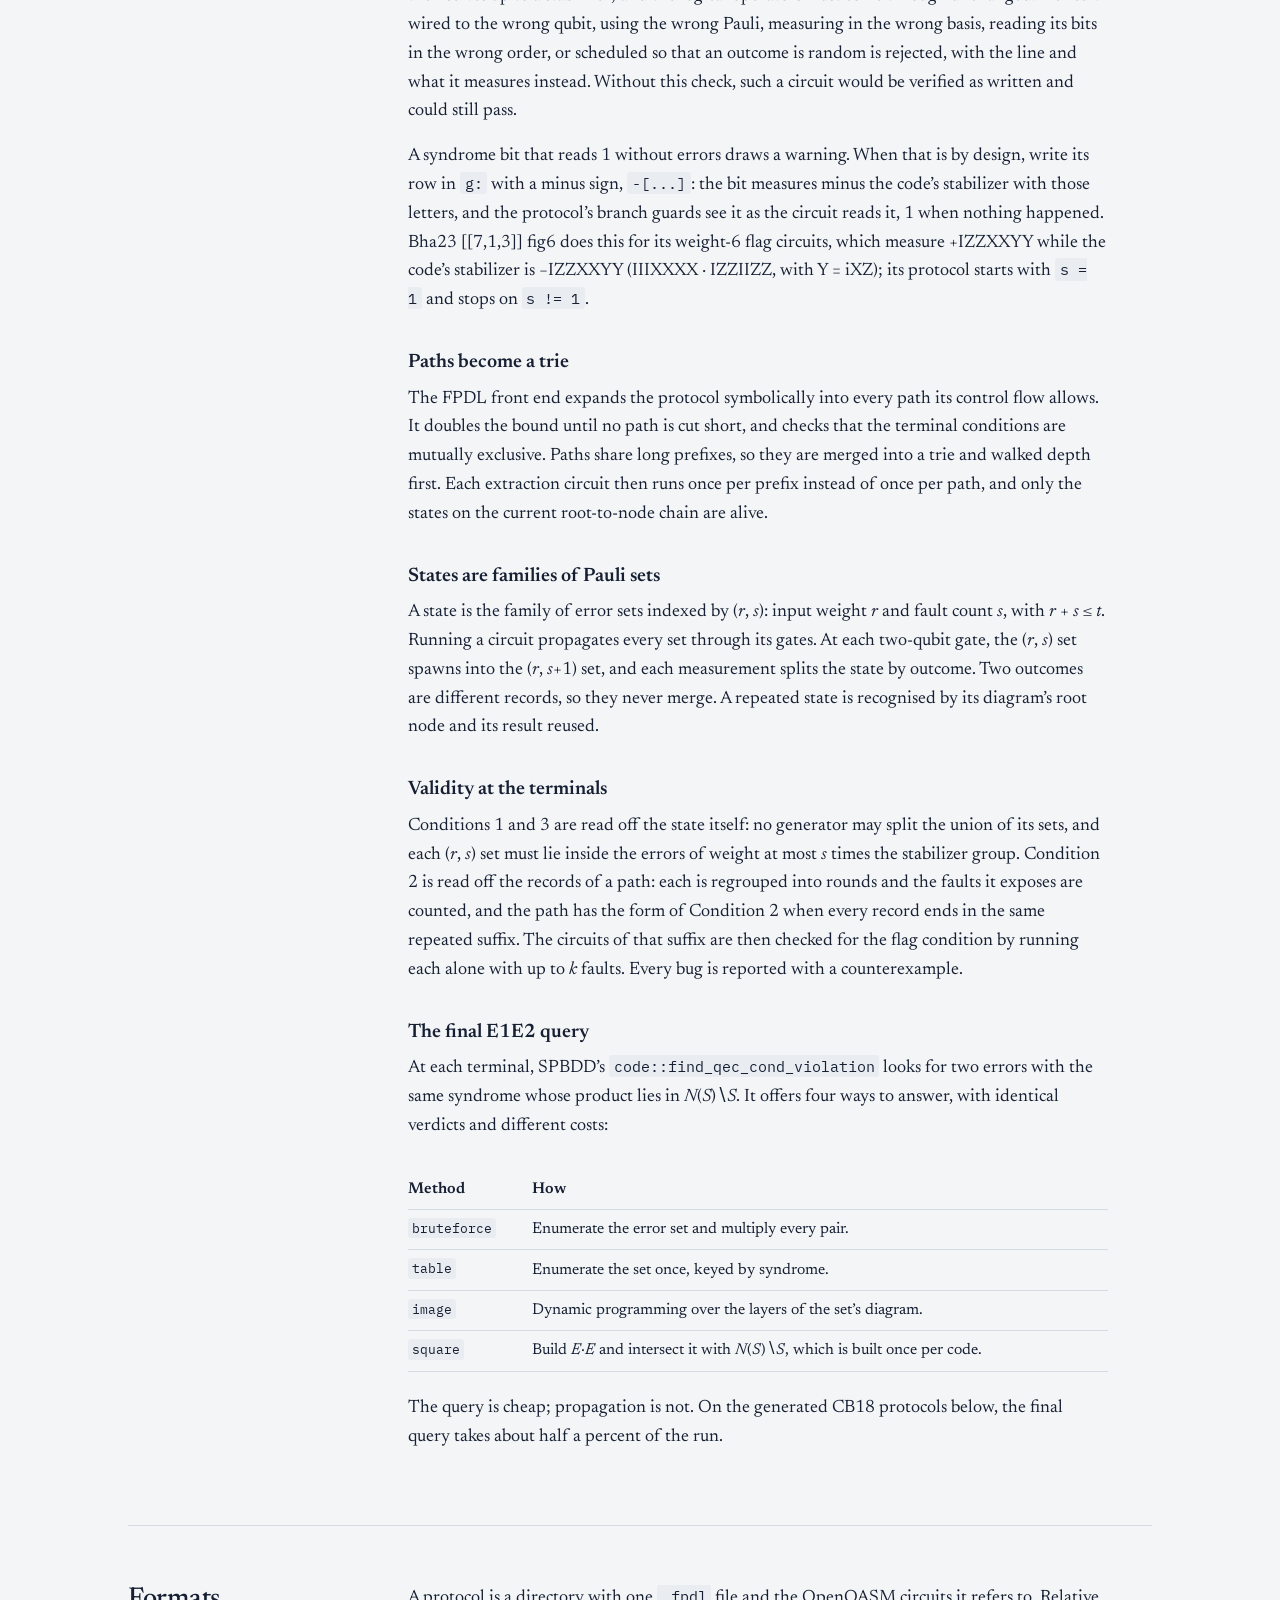
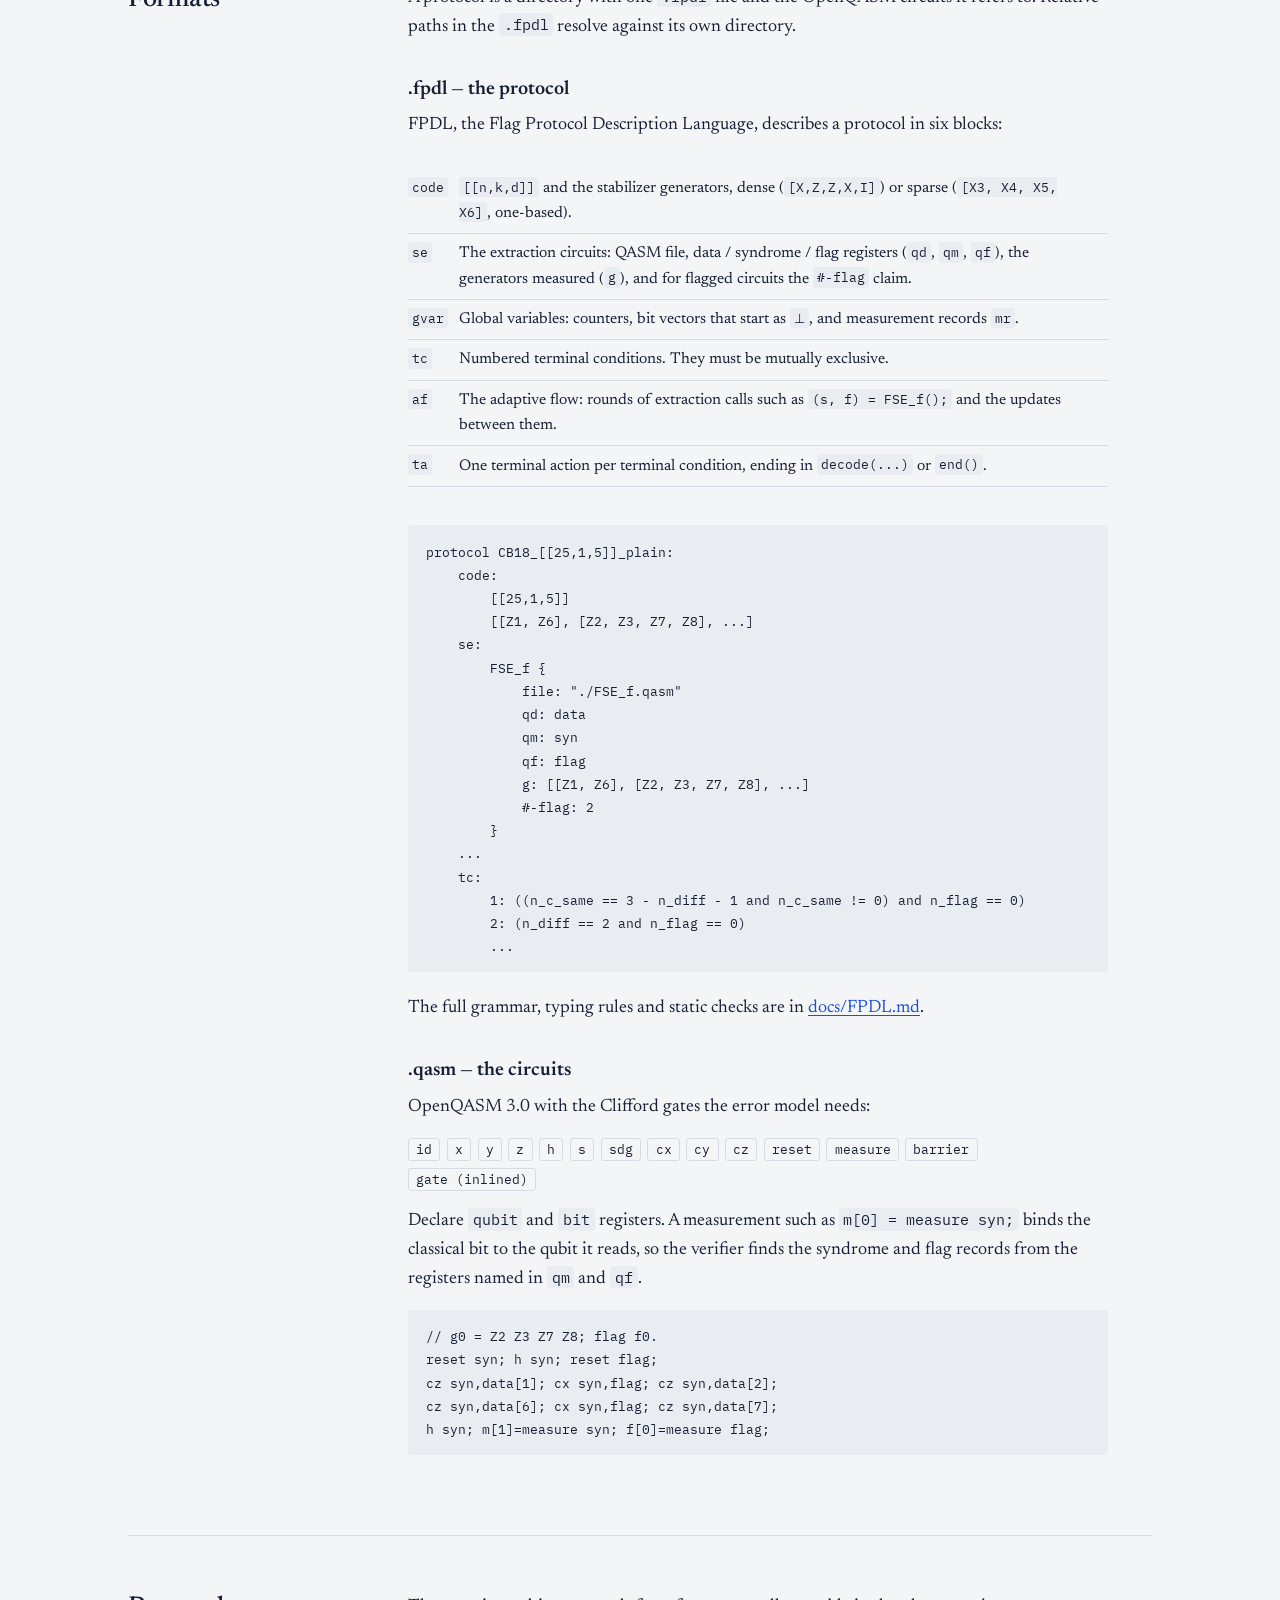
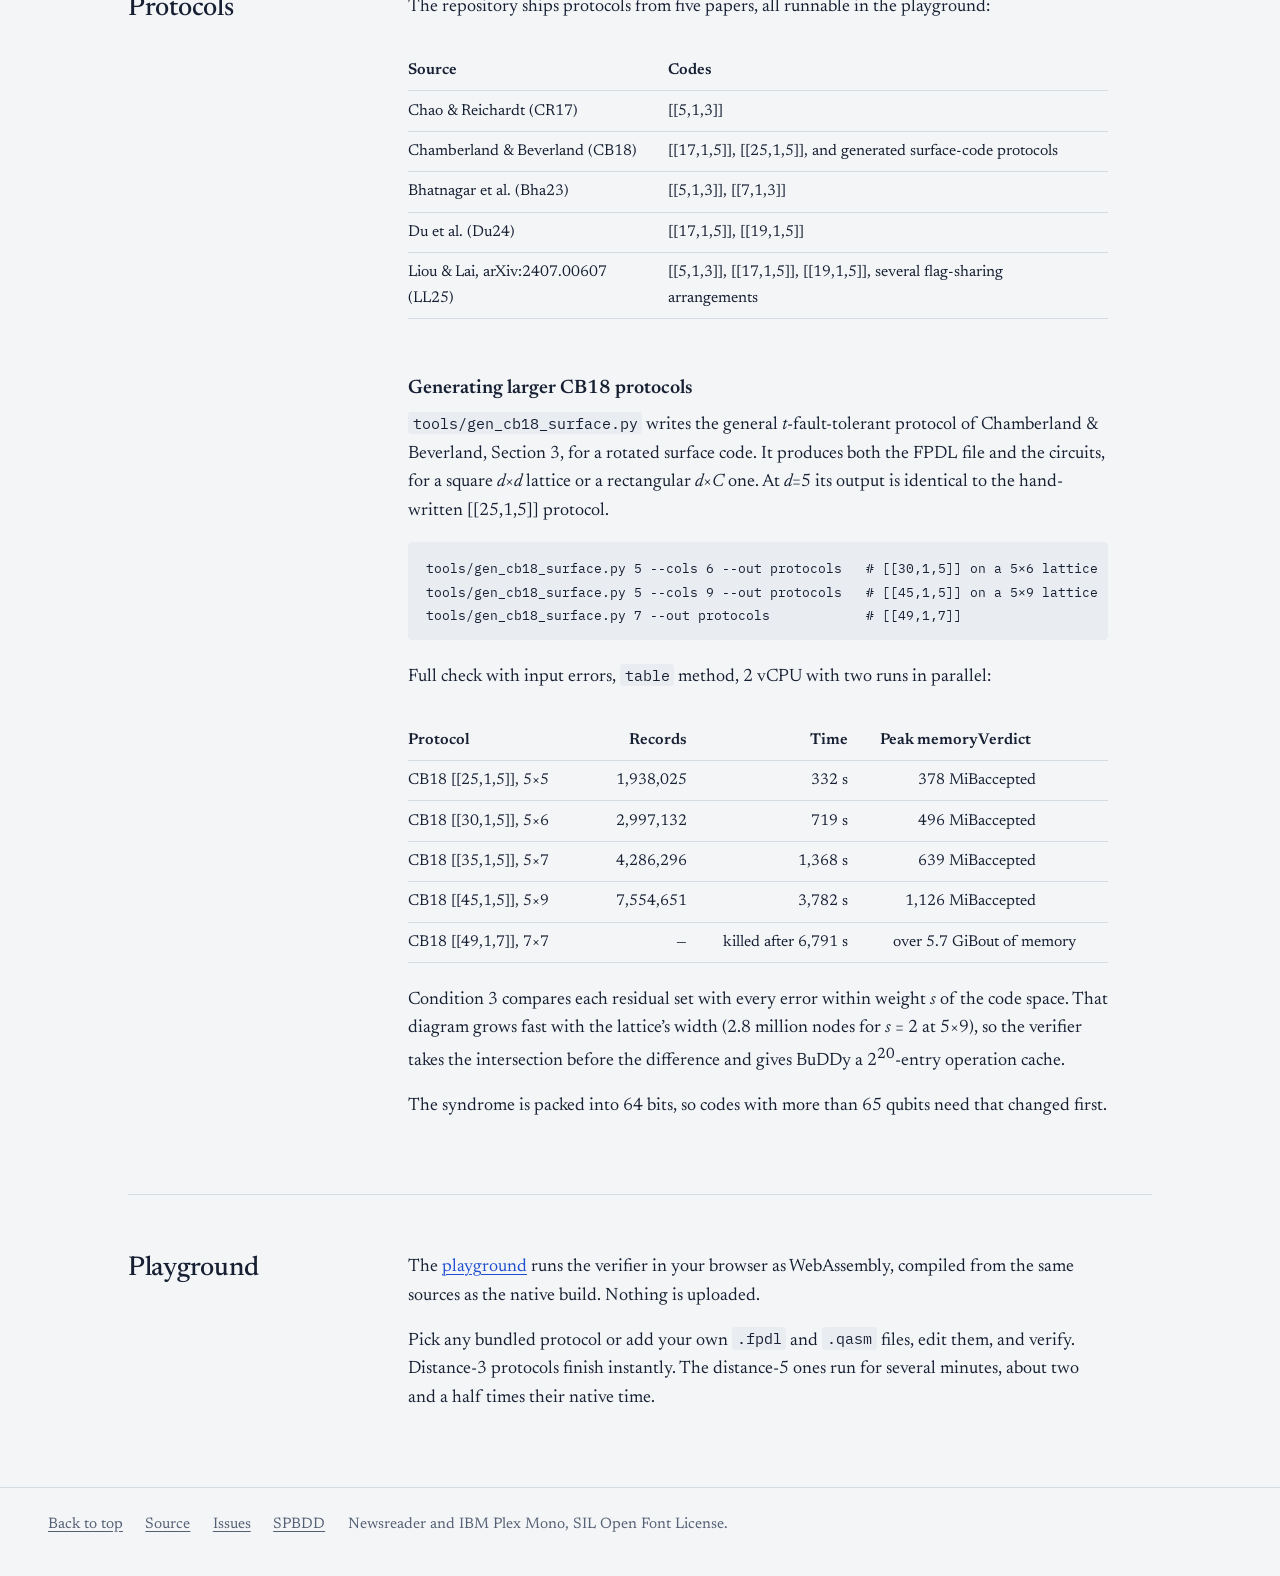
==== commit d16ae039: "Publish: FPDL tp section renamed to ta Co-Authored-By: Claude Sonnet 5.5 <noreply@anthropic.com> Cla" ====
--- a/index.html
+++ b/index.html
@@ -104,7 +104,7 @@
         (s,) = FSE_b();
     }
 
-tp:
+ta:
     1: { decode(mr[s]); }</code></pre>
       <p>One round without flags is not fault tolerant, and the verifier says why:</p>
 <pre><code>$ ./build/ftec-verify protocol.fpdl
@@ -226,7 +226,7 @@
           <tr><td><code>gvar</code></td><td>Global variables: counters, bit vectors that start as <code>⊥</code>, and measurement records <code>mr</code>.</td></tr>
           <tr><td><code>tc</code></td><td>Numbered terminal conditions. They must be mutually exclusive.</td></tr>
           <tr><td><code>af</code></td><td>The adaptive flow: rounds of extraction calls such as <code>(s, f) = FSE_f();</code> and the updates between them.</td></tr>
-          <tr><td><code>tp</code></td><td>One terminating policy per terminal condition, ending in <code>decode(...)</code> or <code>end()</code>.</td></tr>
+          <tr><td><code>ta</code></td><td>One terminal action per terminal condition, ending in <code>decode(...)</code> or <code>end()</code>.</td></tr>
         </tbody>
       </table></div>
 <pre><code>protocol CB18_[[25,1,5]]_plain:
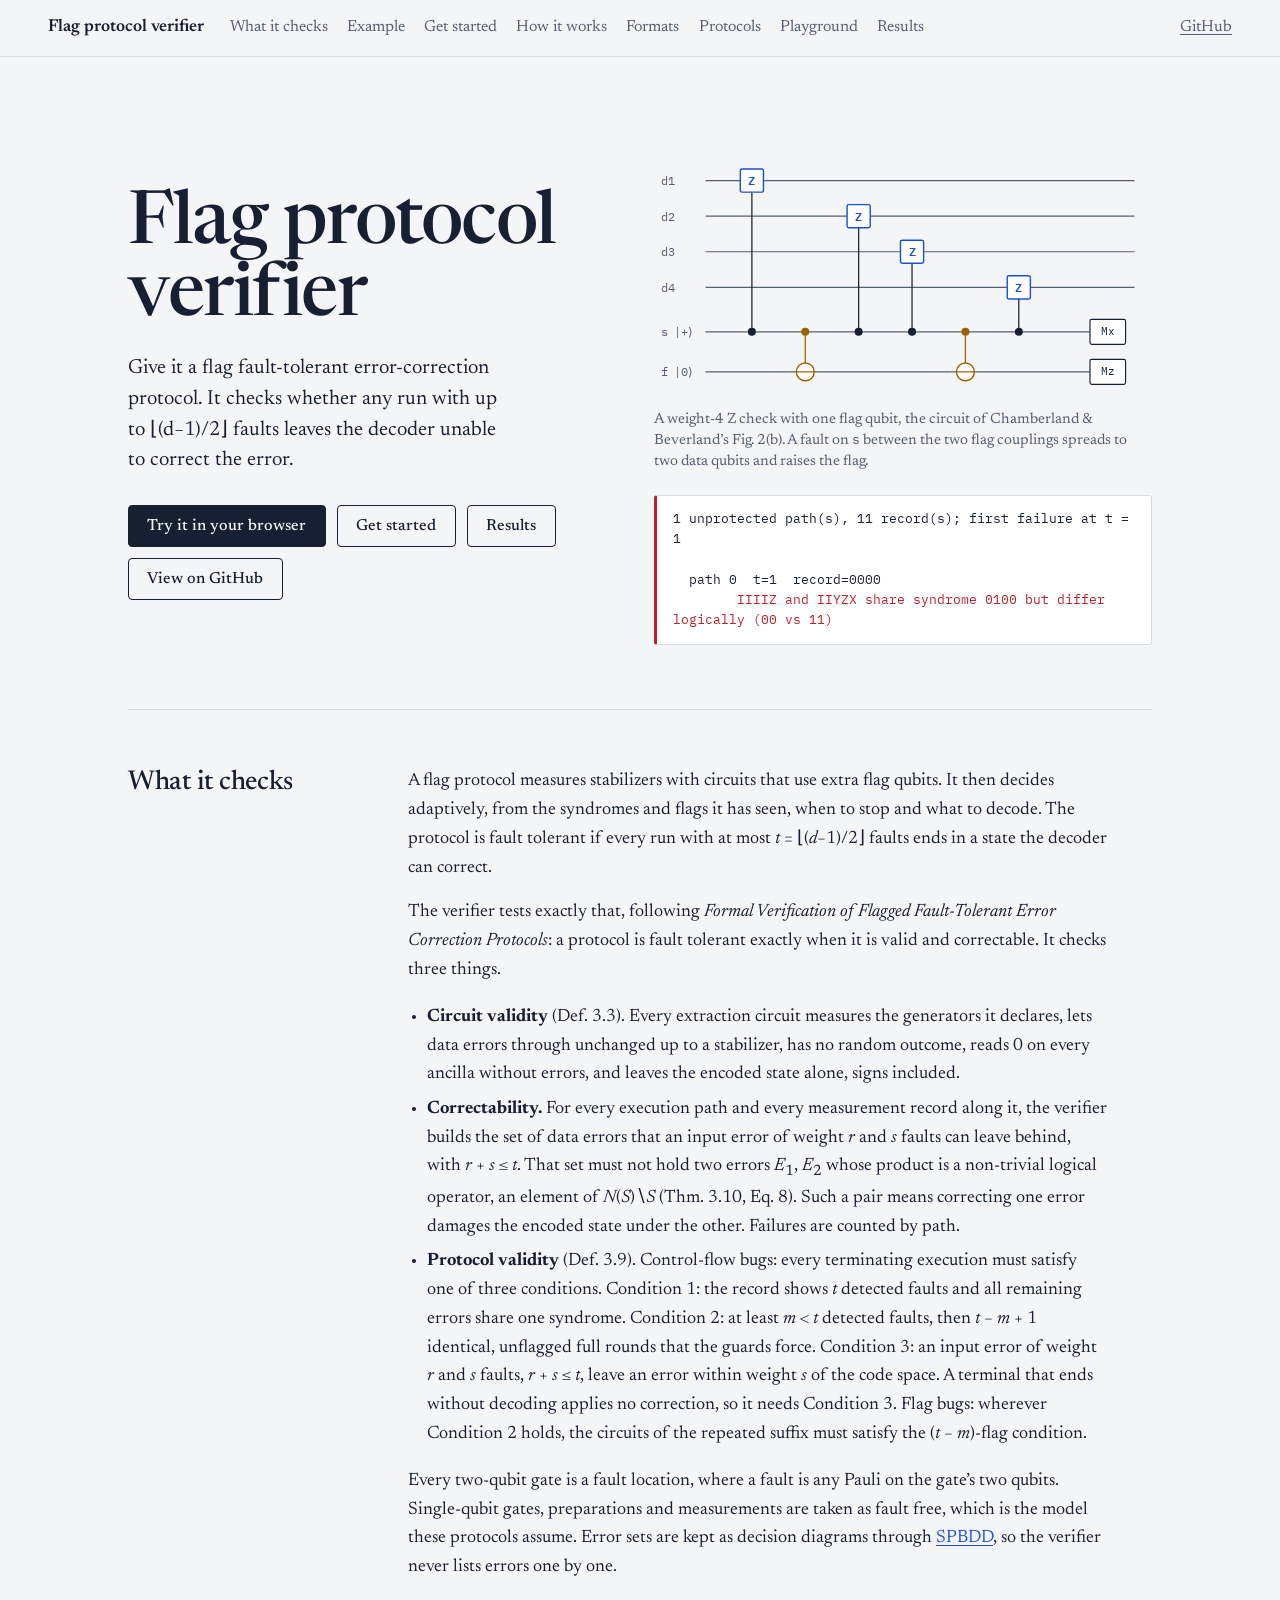
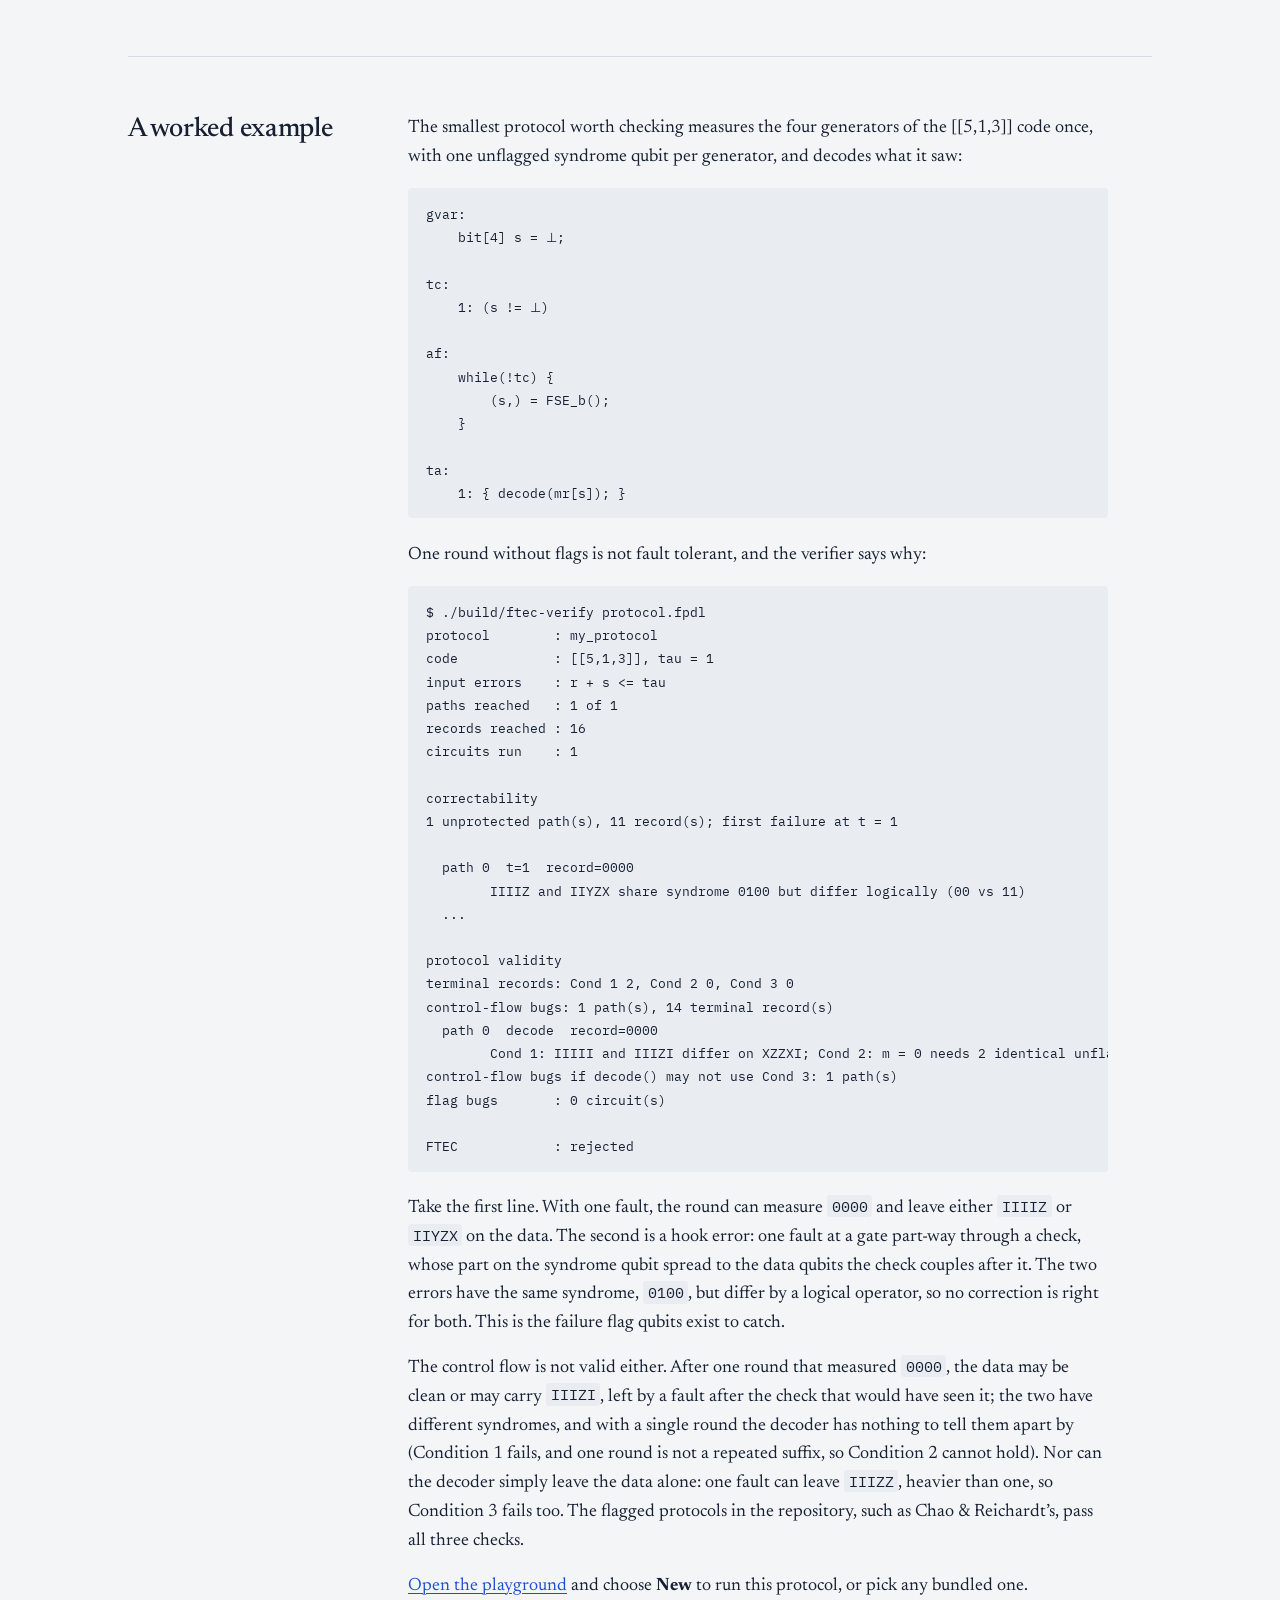
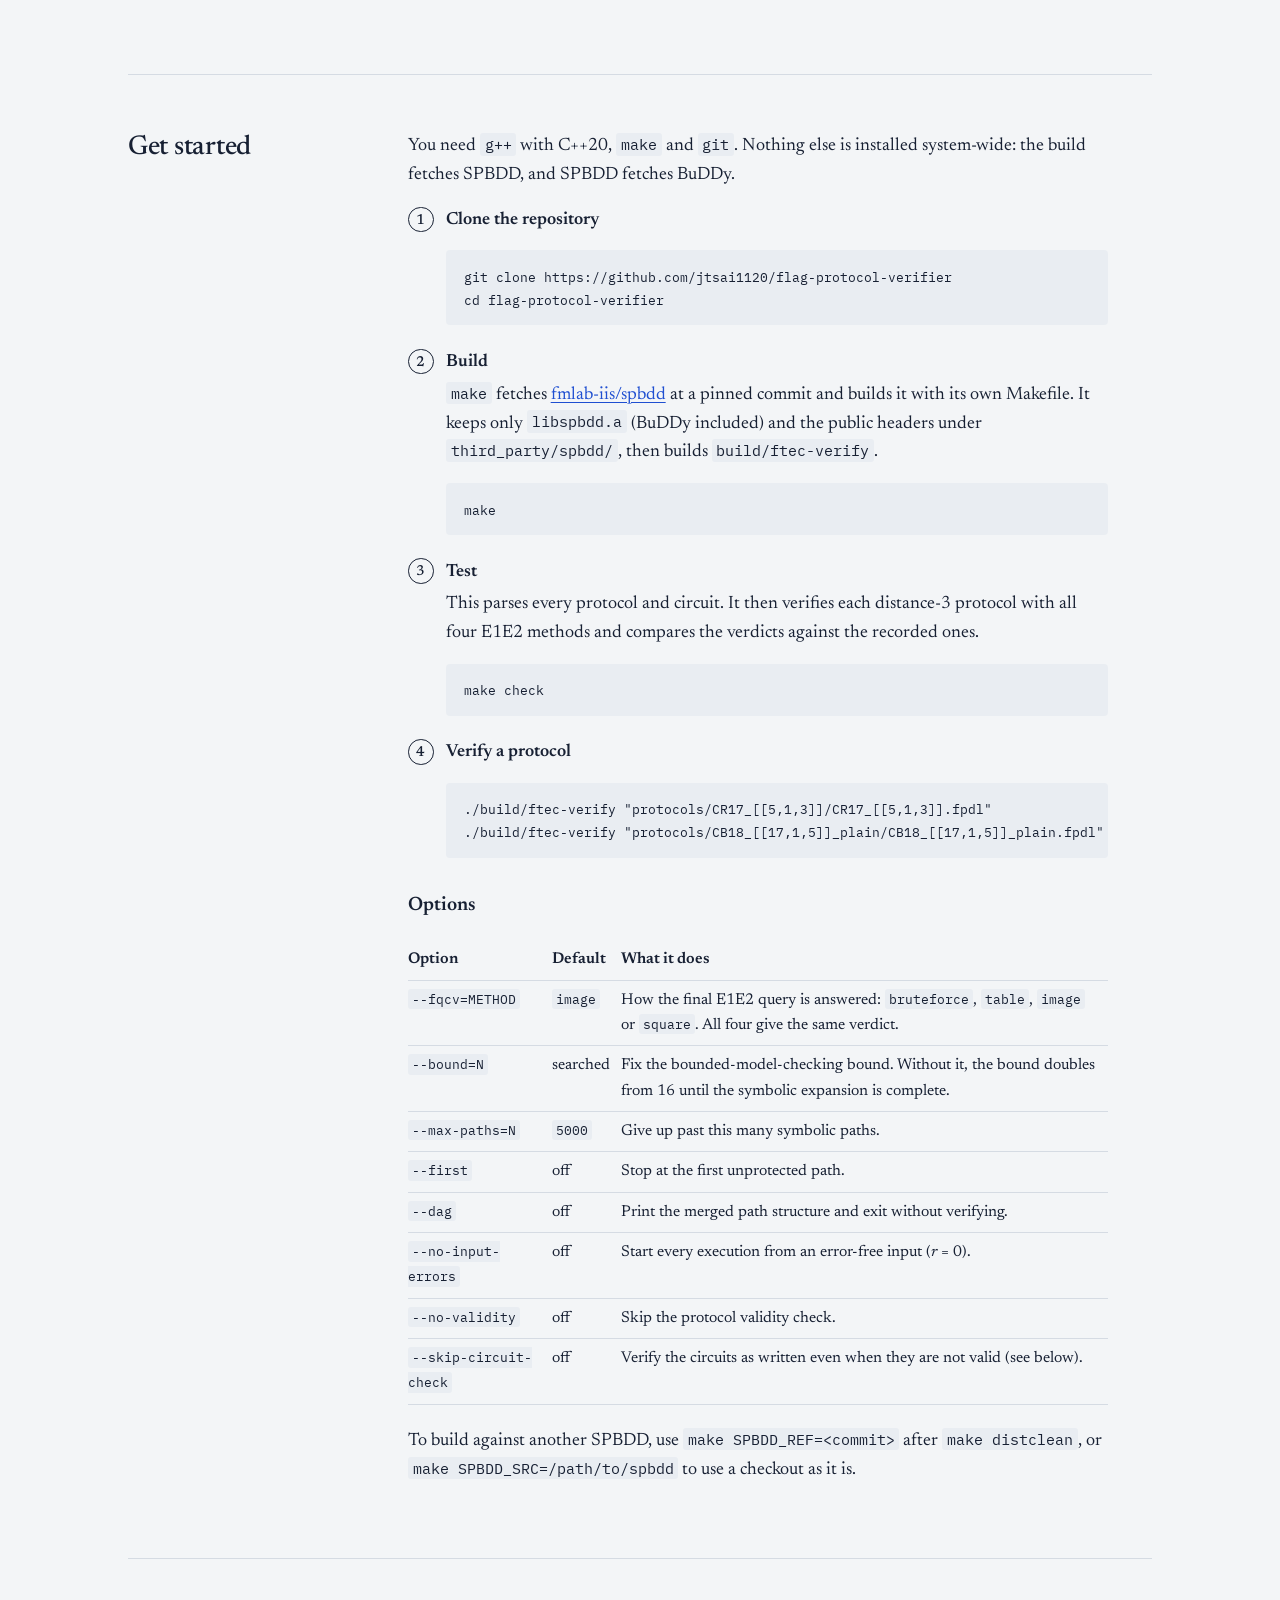
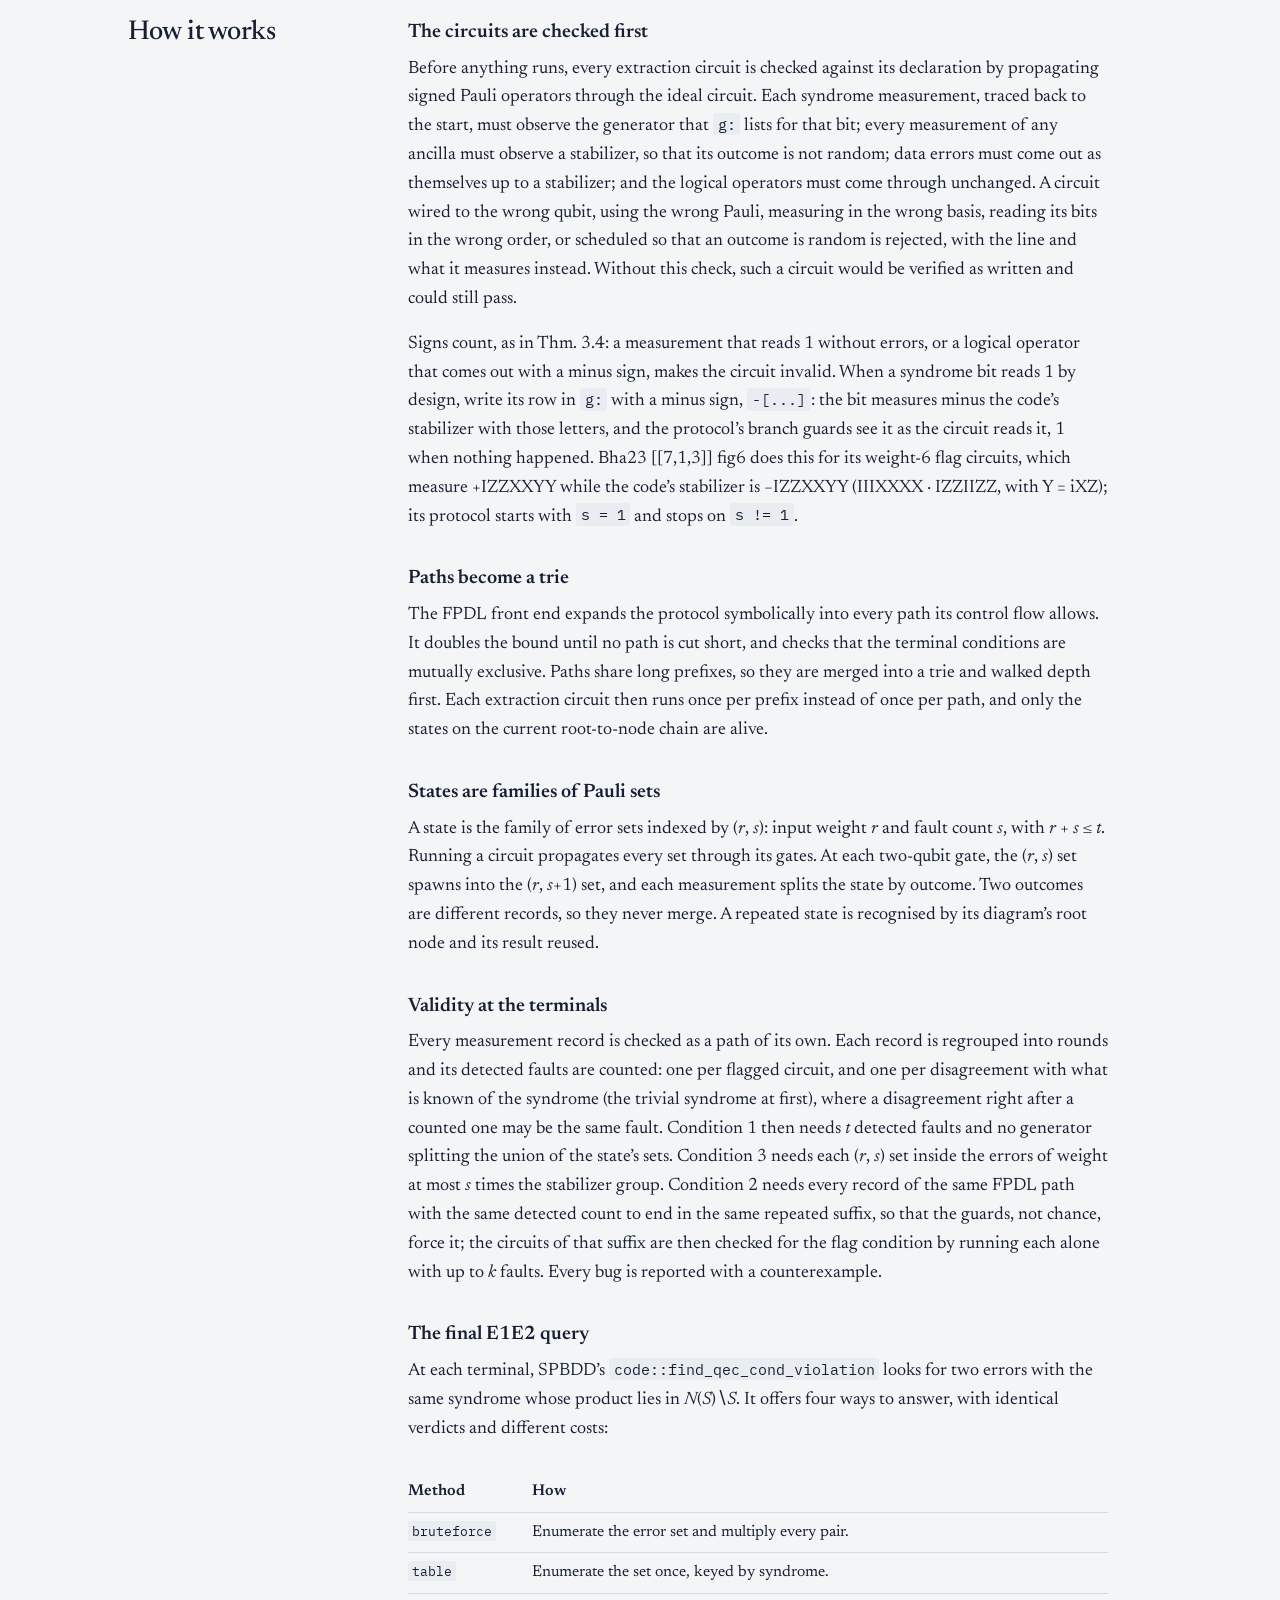
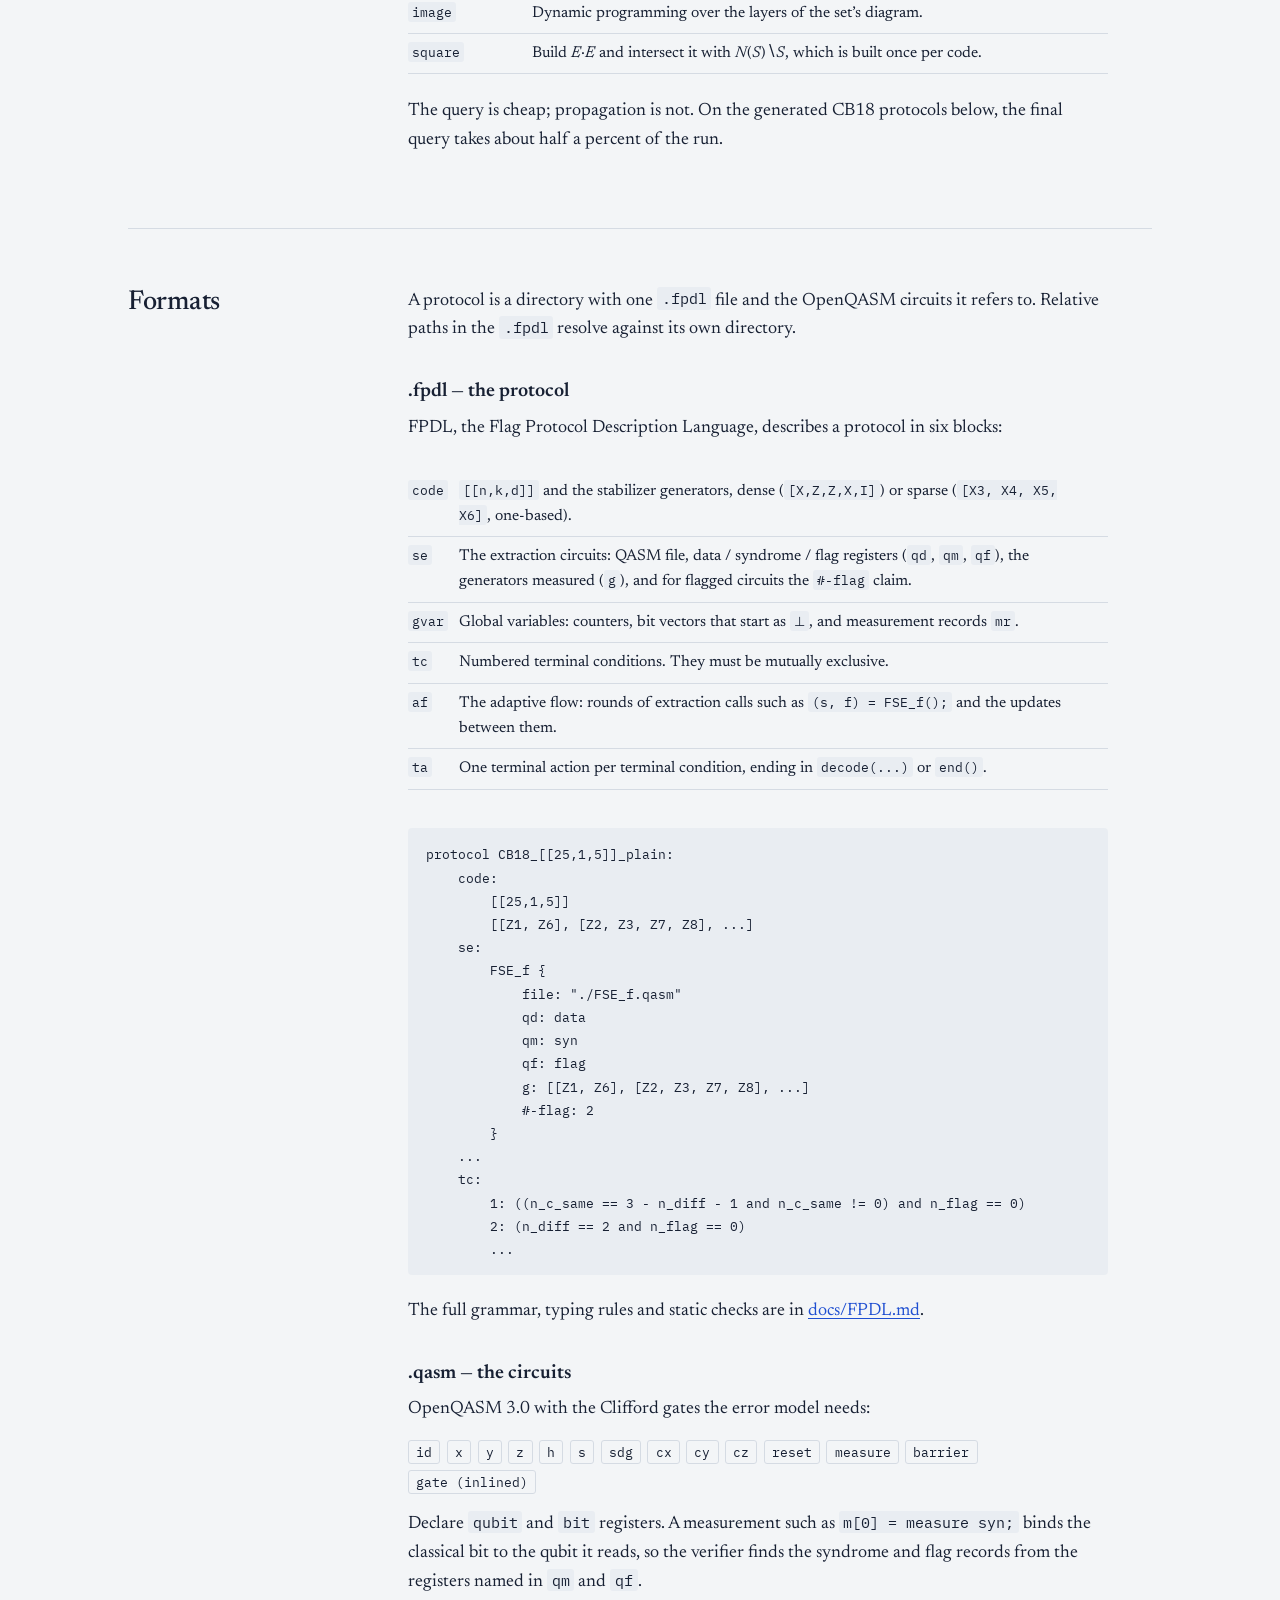
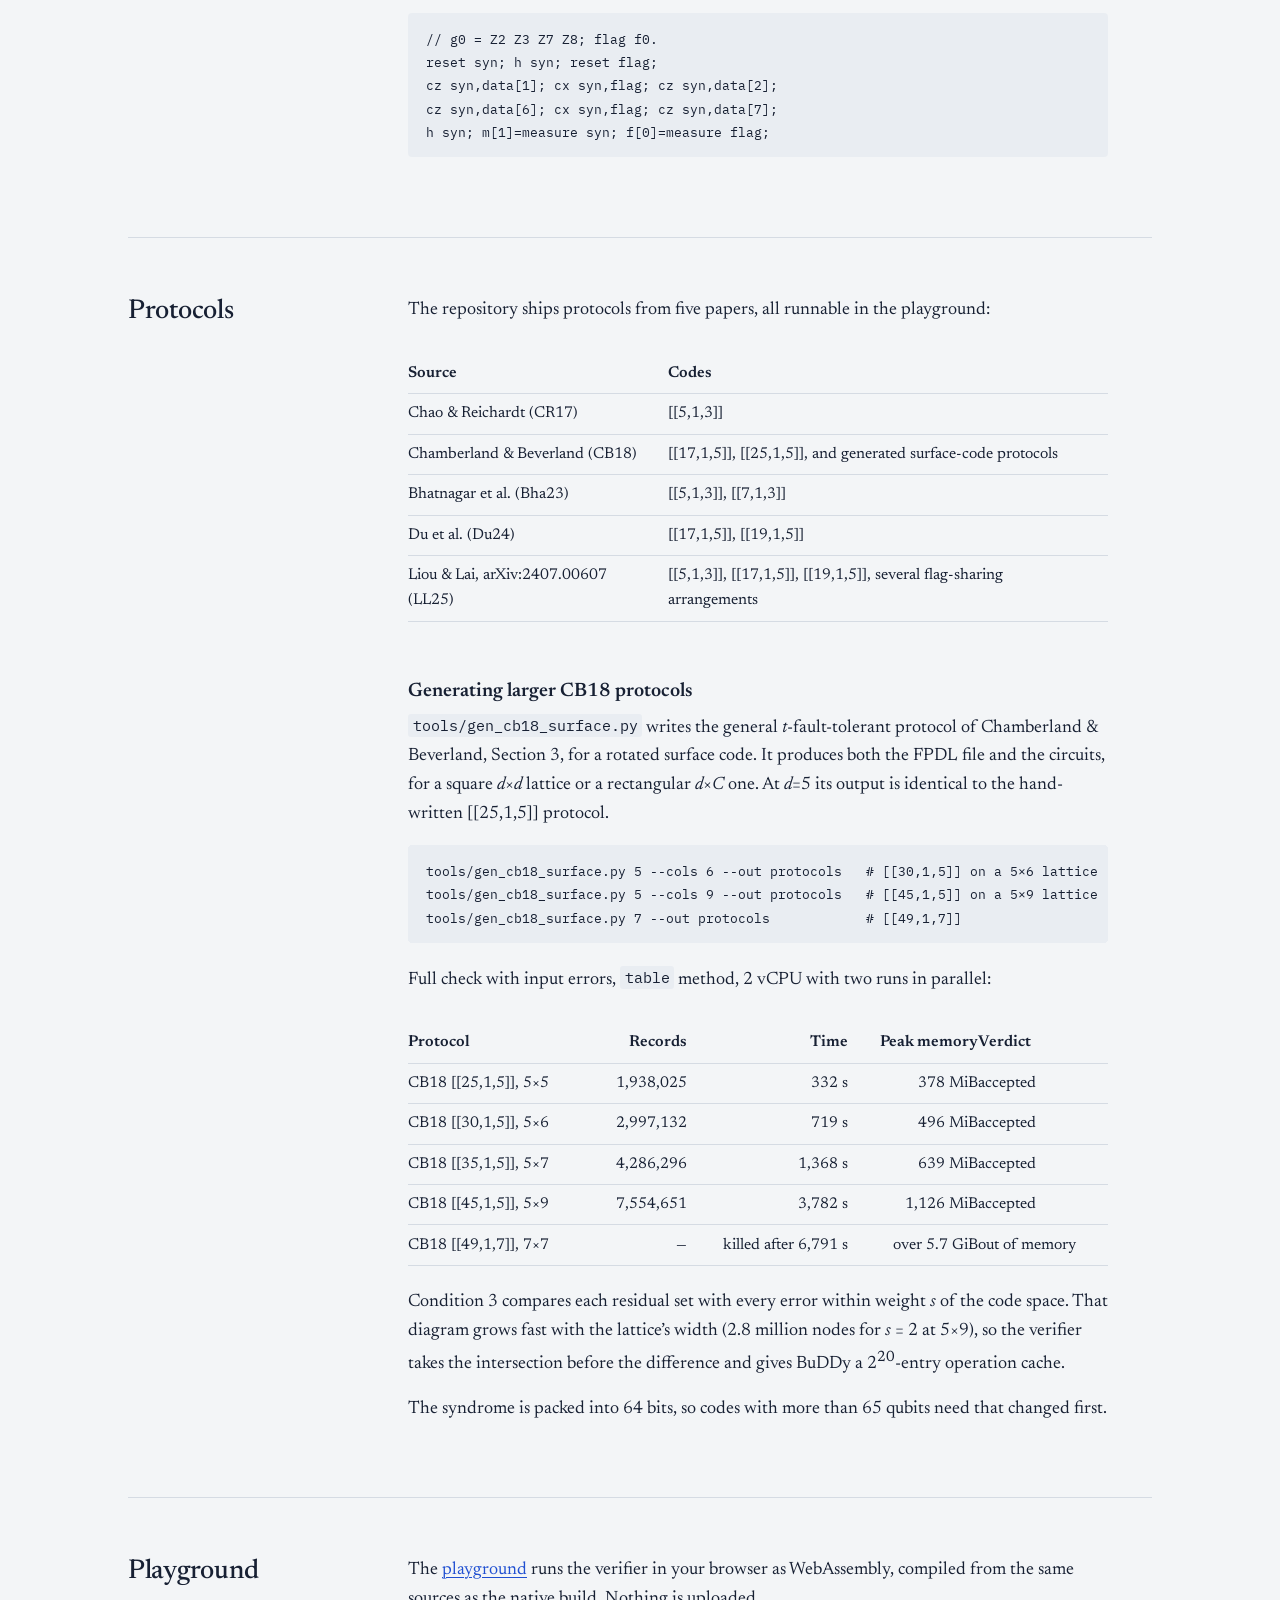
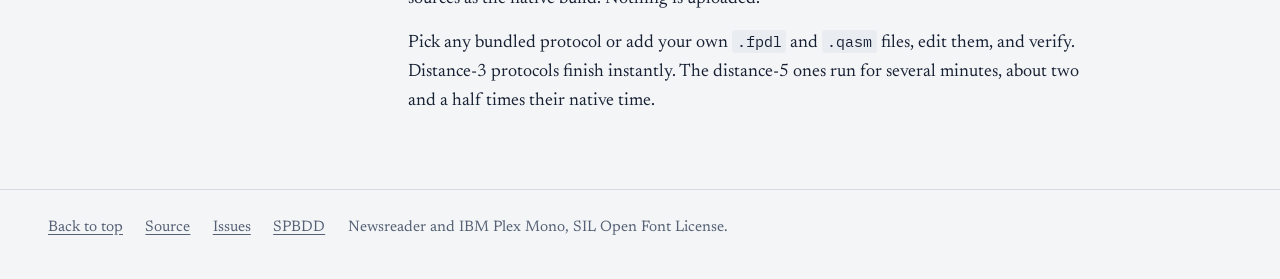
==== commit f255ffc8: "Publish: results and playground with the new validity checks Co-Authored-By: Claude Opus 5.5 <norepl" ====
--- a/index.html
+++ b/index.html
@@ -65,7 +65,7 @@
 <rect class="meter" x="490" y="241" width="40" height="28" rx="2"/><text class="meter-t" x="510" y="259" text-anchor="middle">Mz</text>
 </svg>
     <figcaption>A weight-4 Z check with one flag qubit, the circuit of Chamberland &amp; Beverland’s Fig.&nbsp;2(b). A fault on <span class="mono">s</span> between the two flag couplings spreads to two data qubits and raises the flag.</figcaption>
-    <div class="verdict" aria-label="Verifier output for one unflagged round of the [[5,1,3]] code">11 unprotected path(s); first failure at t = 1
+    <div class="verdict" aria-label="Verifier output for one unflagged round of the [[5,1,3]] code">1 unprotected path(s), 11 record(s); first failure at t = 1
 
   path 0  t=1  record=0000
         <span class="x">IIIIZ and IIYZX share syndrome 0100 but differ logically (00 vs 11)</span></div>
@@ -79,9 +79,9 @@
       <p>A flag protocol measures stabilizers with circuits that use extra flag qubits. It then decides adaptively, from the syndromes and flags it has seen, when to stop and what to decode. The protocol is fault tolerant if every run with at most <i>t</i> = ⌊(<i>d</i>−1)/2⌋ faults ends in a state the decoder can correct.</p>
       <p>The verifier tests exactly that, following <i>Formal Verification of Flagged Fault-Tolerant Error Correction Protocols</i>: a protocol is fault tolerant exactly when it is valid and correctable. It checks three things.</p>
       <ul>
-        <li><b>Circuit validity.</b> Every extraction circuit measures the generators it declares, lets data errors through unchanged, has no random outcome, and leaves the encoded state alone.</li>
-        <li><b>Correctability.</b> For every execution path and every measurement record along it, the verifier builds the set of data errors that an input error of weight <i>r</i> and <i>s</i> faults can leave behind, with <i>r</i> + <i>s</i> ≤ <i>t</i>. That set must not hold two errors <i>E</i><sub>1</sub>, <i>E</i><sub>2</sub> with the same syndrome whose product is a non-trivial logical operator, an element of <i>N</i>(<i>S</i>)∖<i>S</i>. Such a pair means correcting one error damages the encoded state under the other.</li>
-        <li><b>Protocol validity.</b> Control-flow bugs: a terminal that decodes needs all remaining errors to share one syndrome (Condition 1) or the path to end in enough identical, unflagged full rounds for the faults it has exposed (Condition 2); a terminal that ends without decoding needs every error from <i>s</i> faults to lie within weight <i>s</i> of the code space (Condition 3). Flag bugs: the circuits of every such repeated suffix must satisfy the flag condition it relies on.</li>
+        <li><b>Circuit validity</b> (Def. 3.3). Every extraction circuit measures the generators it declares, lets data errors through unchanged up to a stabilizer, has no random outcome, reads 0 on every ancilla without errors, and leaves the encoded state alone, signs included.</li>
+        <li><b>Correctability.</b> For every execution path and every measurement record along it, the verifier builds the set of data errors that an input error of weight <i>r</i> and <i>s</i> faults can leave behind, with <i>r</i> + <i>s</i> ≤ <i>t</i>. That set must not hold two errors <i>E</i><sub>1</sub>, <i>E</i><sub>2</sub> whose product is a non-trivial logical operator, an element of <i>N</i>(<i>S</i>)∖<i>S</i> (Thm. 3.10, Eq. 8). Such a pair means correcting one error damages the encoded state under the other. Failures are counted by path.</li>
+        <li><b>Protocol validity</b> (Def. 3.9). Control-flow bugs: every terminating execution must satisfy one of three conditions. Condition 1: the record shows <i>t</i> detected faults and all remaining errors share one syndrome. Condition 2: at least <i>m</i> &lt; <i>t</i> detected faults, then <i>t</i> − <i>m</i> + 1 identical, unflagged full rounds that the guards force. Condition 3: an input error of weight <i>r</i> and <i>s</i> faults, <i>r</i> + <i>s</i> ≤ <i>t</i>, leave an error within weight <i>s</i> of the code space. A terminal that ends without decoding applies no correction, so it needs Condition 3. Flag bugs: wherever Condition 2 holds, the circuits of the repeated suffix must satisfy the (<i>t</i> − <i>m</i>)-flag condition.</li>
       </ul>
       <p>Every two-qubit gate is a fault location, where a fault is any Pauli on the gate’s two qubits. Single-qubit gates, preparations and measurements are taken as fault free, which is the model these protocols assume. Error sets are kept as decision diagrams through <a href="https://github.com/fmlab-iis/spbdd">SPBDD</a>, so the verifier never lists errors one by one.</p>
     </div>
@@ -116,7 +116,7 @@
 circuits run    : 1
 
 correctability
-11 unprotected path(s); first failure at t = 1
+1 unprotected path(s), 11 record(s); first failure at t = 1
 
   path 0  t=1  record=0000
         IIIIZ and IIYZX share syndrome 0100 but differ logically (00 vs 11)
@@ -126,12 +126,13 @@
 terminal records: Cond 1 2, Cond 2 0, Cond 3 0
 control-flow bugs: 1 path(s), 14 terminal record(s)
   path 0  decode  record=0000
-        Cond 1: IIIII and IIIZI differ on XZZXI; Cond 2: w = 0 needs 2 repeated rounds, the record has 1
+        Cond 1: IIIII and IIIZI differ on XZZXI; Cond 2: m = 0 needs 2 identical unflagged full rounds at the end, the record has 1; Cond 3: IIIZZ (input weight 0, 1 fault(s)) has minimum weight above 1
+control-flow bugs if decode() may not use Cond 3: 1 path(s)
 flag bugs       : 0 circuit(s)
 
 FTEC            : rejected</code></pre>
       <p>Take the first line. With one fault, the round can measure <code>0000</code> and leave either <code>IIIIZ</code> or <code>IIYZX</code> on the data. The second is a hook error: one fault at a gate part-way through a check, whose part on the syndrome qubit spread to the data qubits the check couples after it. The two errors have the same syndrome, <code>0100</code>, but differ by a logical operator, so no correction is right for both. This is the failure flag qubits exist to catch.</p>
-      <p>The control flow is not valid either. After one round that measured <code>0000</code>, the data may be clean or may carry <code>IIIZI</code>, left by a fault after the check that would have seen it; the two have different syndromes, and with a single round the decoder has nothing to tell them apart by (Condition 1 fails, and one round is not a repeated suffix, so Condition 2 cannot hold). The flagged protocols in the repository, such as Chao &amp; Reichardt’s, pass all three checks.</p>
+      <p>The control flow is not valid either. After one round that measured <code>0000</code>, the data may be clean or may carry <code>IIIZI</code>, left by a fault after the check that would have seen it; the two have different syndromes, and with a single round the decoder has nothing to tell them apart by (Condition 1 fails, and one round is not a repeated suffix, so Condition 2 cannot hold). Nor can the decoder simply leave the data alone: one fault can leave <code>IIIZZ</code>, heavier than one, so Condition 3 fails too. The flagged protocols in the repository, such as Chao &amp; Reichardt’s, pass all three checks.</p>
       <p><a href="playground/">Open the playground</a> and choose <b>New</b> to run this protocol, or pick any bundled one.</p>
     </div>
   </div>
@@ -189,13 +190,13 @@
     <div class="doc-body">
       <h3>The circuits are checked first</h3>
       <p>Before anything runs, every extraction circuit is checked against its declaration by propagating signed Pauli operators through the ideal circuit. Each syndrome measurement, traced back to the start, must observe the generator that <code>g:</code> lists for that bit; every measurement of any ancilla must observe a stabilizer, so that its outcome is not random; data errors must come out as themselves up to a stabilizer; and the logical operators must come through unchanged. A circuit wired to the wrong qubit, using the wrong Pauli, measuring in the wrong basis, reading its bits in the wrong order, or scheduled so that an outcome is random is rejected, with the line and what it measures instead. Without this check, such a circuit would be verified as written and could still pass.</p>
-      <p>A syndrome bit that reads 1 without errors draws a warning. When that is by design, write its row in <code>g:</code> with a minus sign, <code>-[...]</code>: the bit measures minus the code’s stabilizer with those letters, and the protocol’s branch guards see it as the circuit reads it, 1 when nothing happened. Bha23 [[7,1,3]] fig6 does this for its weight-6 flag circuits, which measure +IZZXXYY while the code’s stabilizer is −IZZXXYY (IIIXXXX · IZZIIZZ, with Y = iXZ); its protocol starts with <code>s = 1</code> and stops on <code>s != 1</code>.</p>
+      <p>Signs count, as in Thm. 3.4: a measurement that reads 1 without errors, or a logical operator that comes out with a minus sign, makes the circuit invalid. When a syndrome bit reads 1 by design, write its row in <code>g:</code> with a minus sign, <code>-[...]</code>: the bit measures minus the code’s stabilizer with those letters, and the protocol’s branch guards see it as the circuit reads it, 1 when nothing happened. Bha23 [[7,1,3]] fig6 does this for its weight-6 flag circuits, which measure +IZZXXYY while the code’s stabilizer is −IZZXXYY (IIIXXXX · IZZIIZZ, with Y = iXZ); its protocol starts with <code>s = 1</code> and stops on <code>s != 1</code>.</p>
       <h3>Paths become a trie</h3>
       <p>The FPDL front end expands the protocol symbolically into every path its control flow allows. It doubles the bound until no path is cut short, and checks that the terminal conditions are mutually exclusive. Paths share long prefixes, so they are merged into a trie and walked depth first. Each extraction circuit then runs once per prefix instead of once per path, and only the states on the current root-to-node chain are alive.</p>
       <h3>States are families of Pauli sets</h3>
       <p>A state is the family of error sets indexed by (<i>r</i>, <i>s</i>): input weight <i>r</i> and fault count <i>s</i>, with <i>r</i> + <i>s</i> ≤ <i>t</i>. Running a circuit propagates every set through its gates. At each two-qubit gate, the (<i>r</i>, <i>s</i>) set spawns into the (<i>r</i>, <i>s</i>+1) set, and each measurement splits the state by outcome. Two outcomes are different records, so they never merge. A repeated state is recognised by its diagram’s root node and its result reused.</p>
       <h3>Validity at the terminals</h3>
-      <p>Conditions 1 and 3 are read off the state itself: no generator may split the union of its sets, and each (<i>r</i>, <i>s</i>) set must lie inside the errors of weight at most <i>s</i> times the stabilizer group. Condition 2 is read off the records of a path: each is regrouped into rounds and the faults it exposes are counted, and the path has the form of Condition 2 when every record ends in the same repeated suffix. The circuits of that suffix are then checked for the flag condition by running each alone with up to <i>k</i> faults. Every bug is reported with a counterexample.</p>
+      <p>Every measurement record is checked as a path of its own. Each record is regrouped into rounds and its detected faults are counted: one per flagged circuit, and one per disagreement with what is known of the syndrome (the trivial syndrome at first), where a disagreement right after a counted one may be the same fault. Condition 1 then needs <i>t</i> detected faults and no generator splitting the union of the state’s sets. Condition 3 needs each (<i>r</i>, <i>s</i>) set inside the errors of weight at most <i>s</i> times the stabilizer group. Condition 2 needs every record of the same FPDL path with the same detected count to end in the same repeated suffix, so that the guards, not chance, force it; the circuits of that suffix are then checked for the flag condition by running each alone with up to <i>k</i> faults. Every bug is reported with a counterexample.</p>
       <h3>The final E1E2 query</h3>
       <p>At each terminal, SPBDD’s <code>code::find_qec_cond_violation</code> looks for two errors with the same syndrome whose product lies in <i>N</i>(<i>S</i>)∖<i>S</i>. It offers four ways to answer, with identical verdicts and different costs:</p>
       <div class="table-scroll"><table>
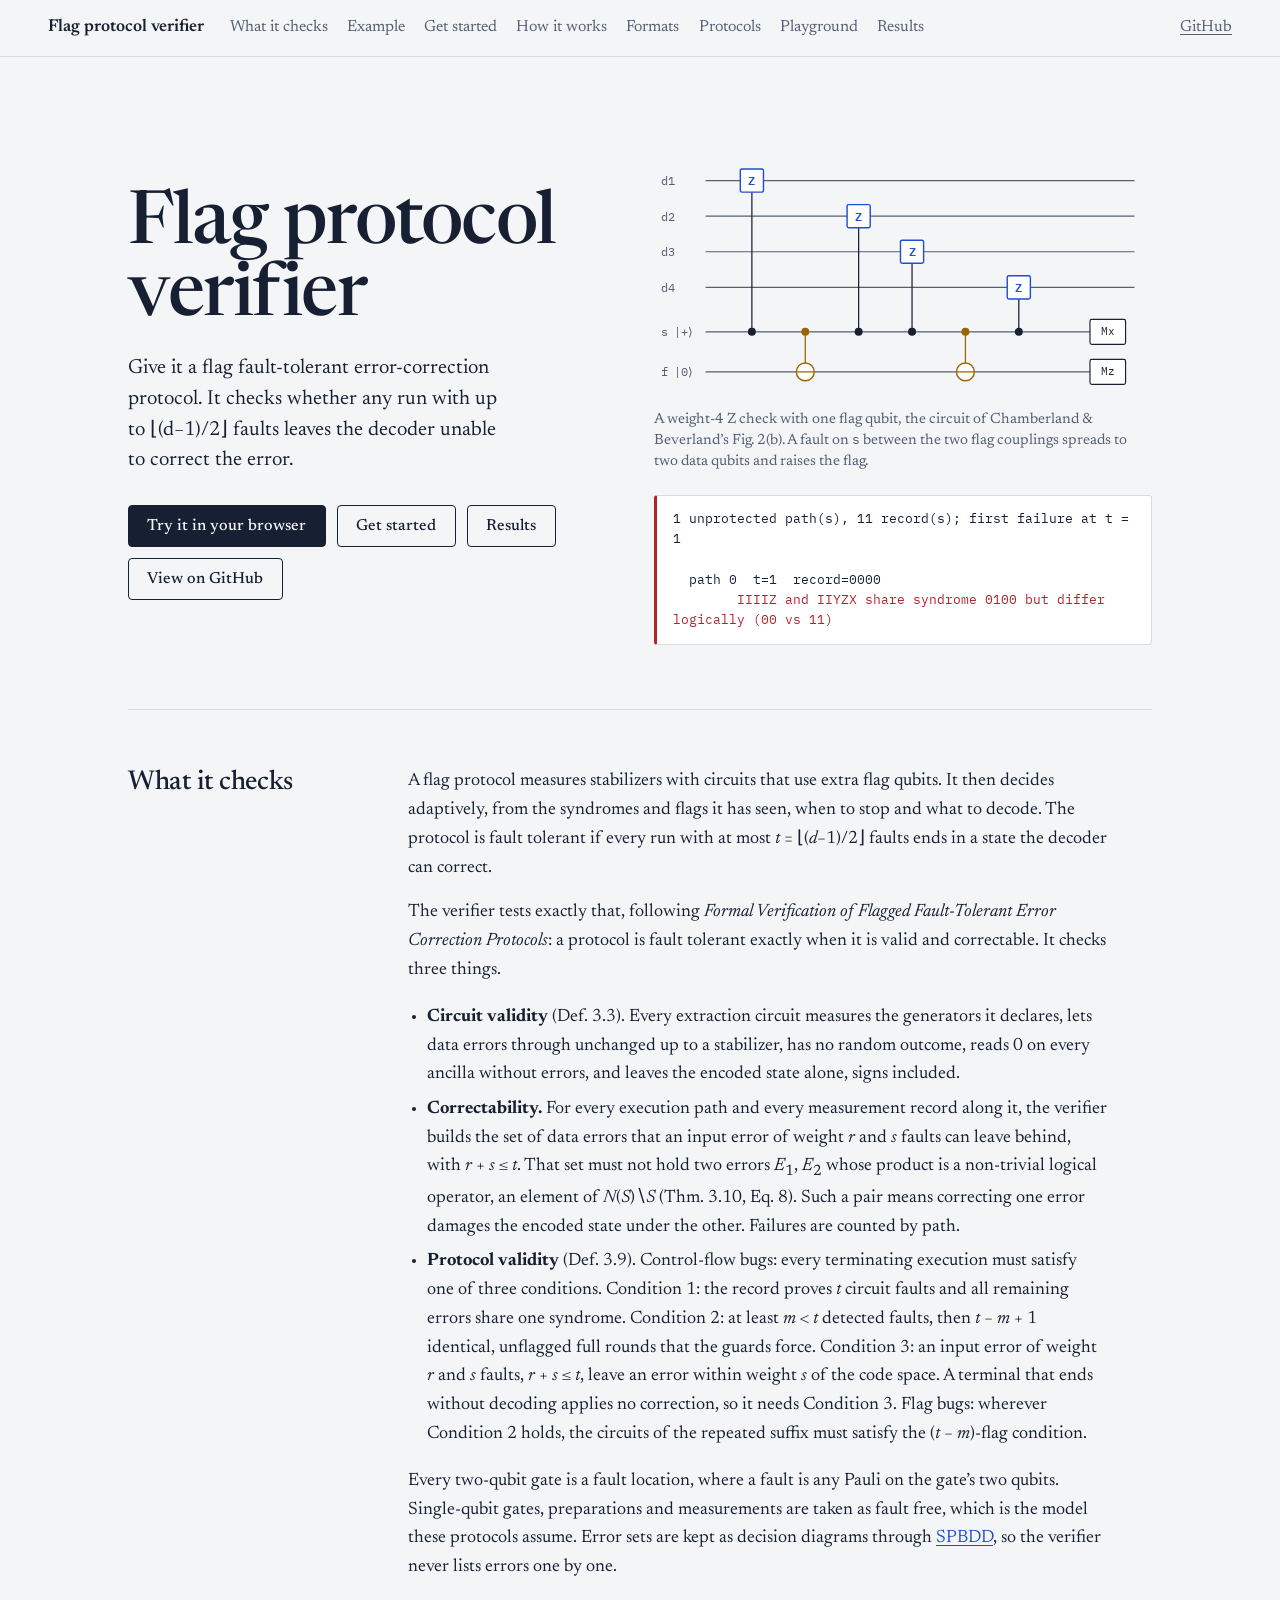
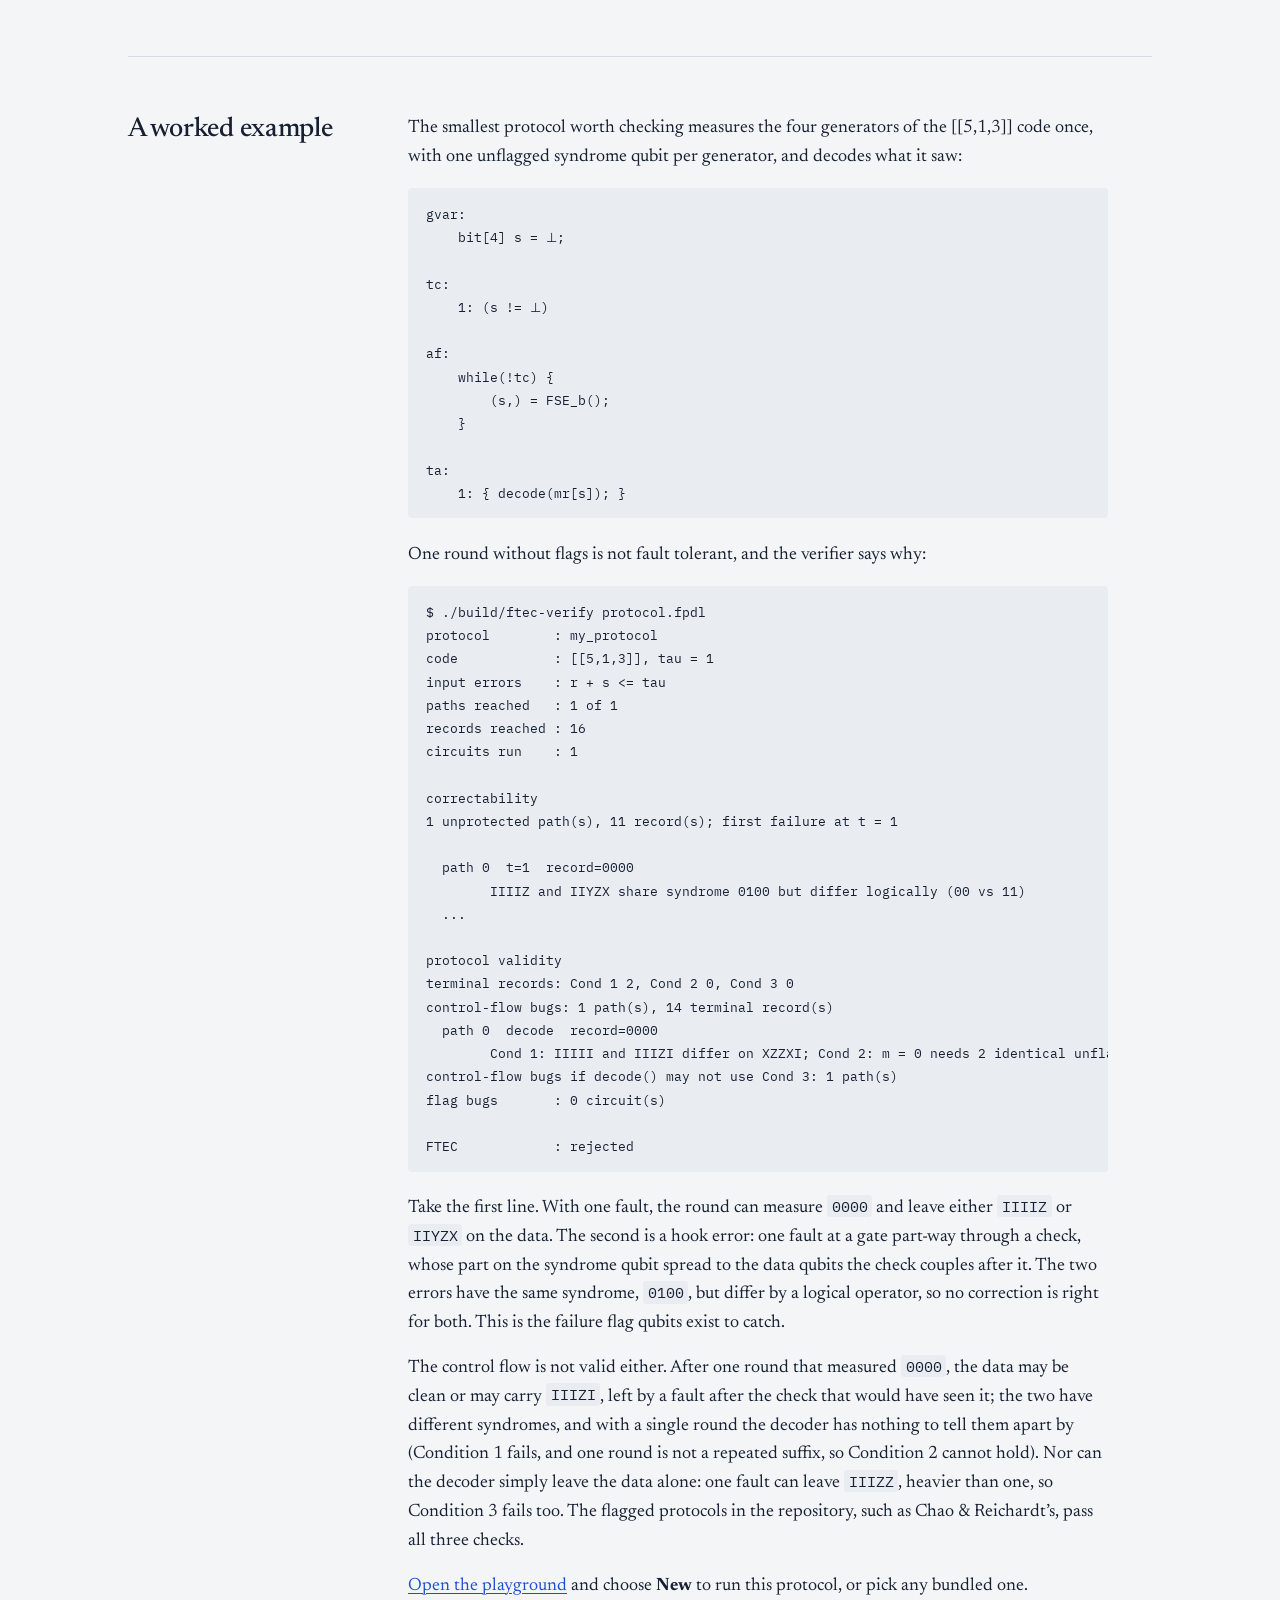
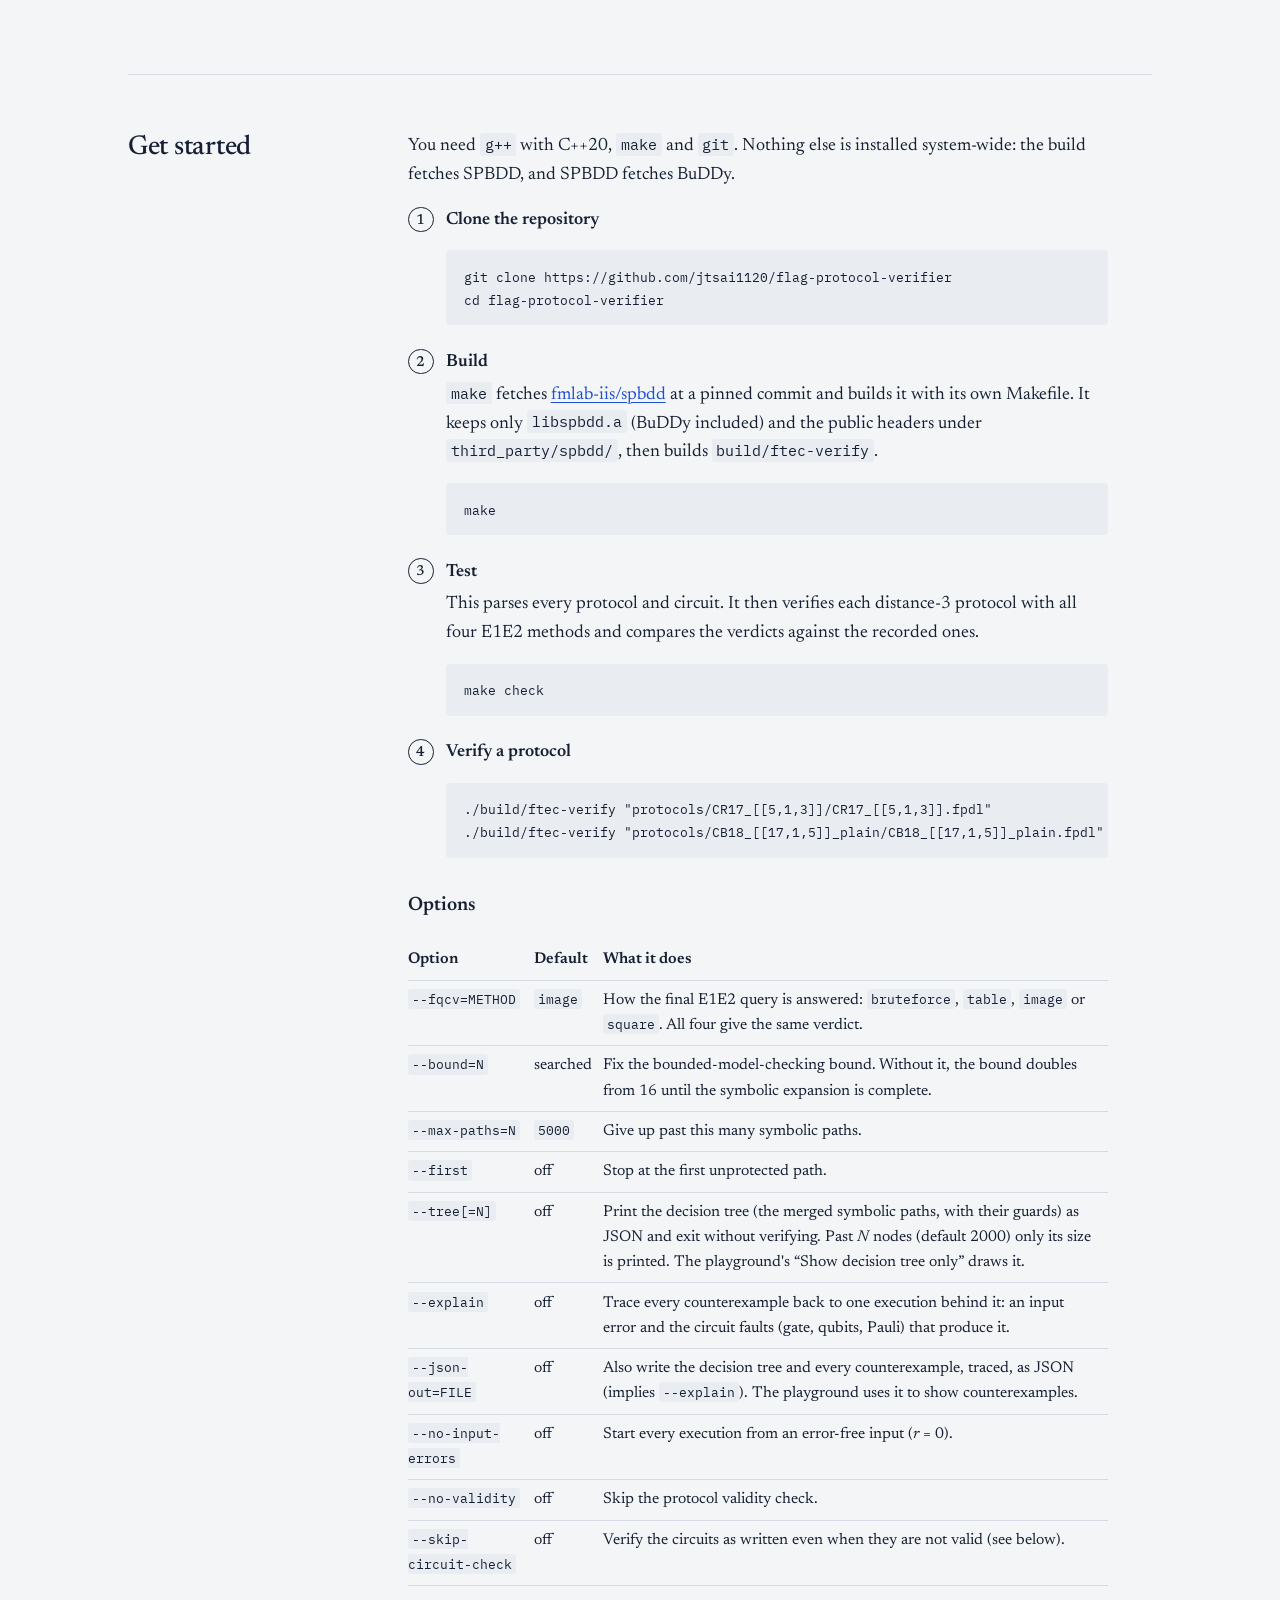
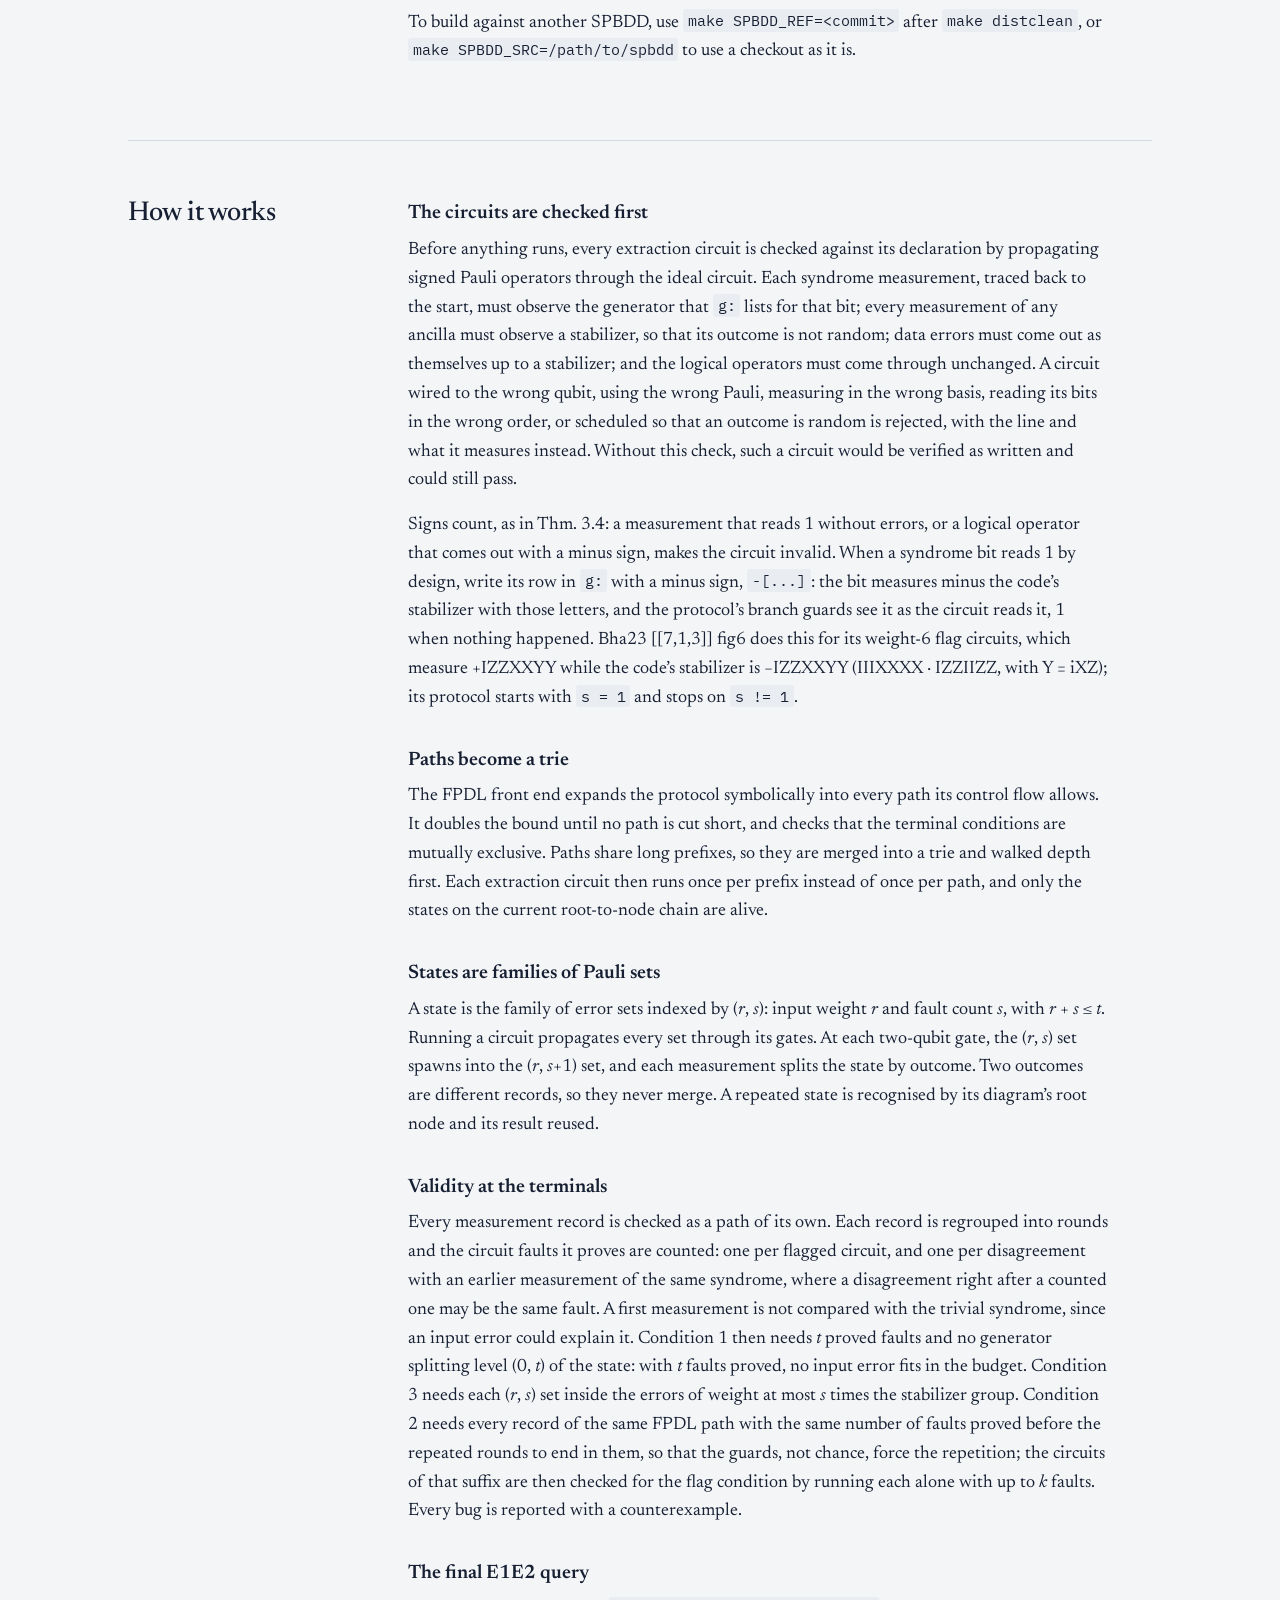
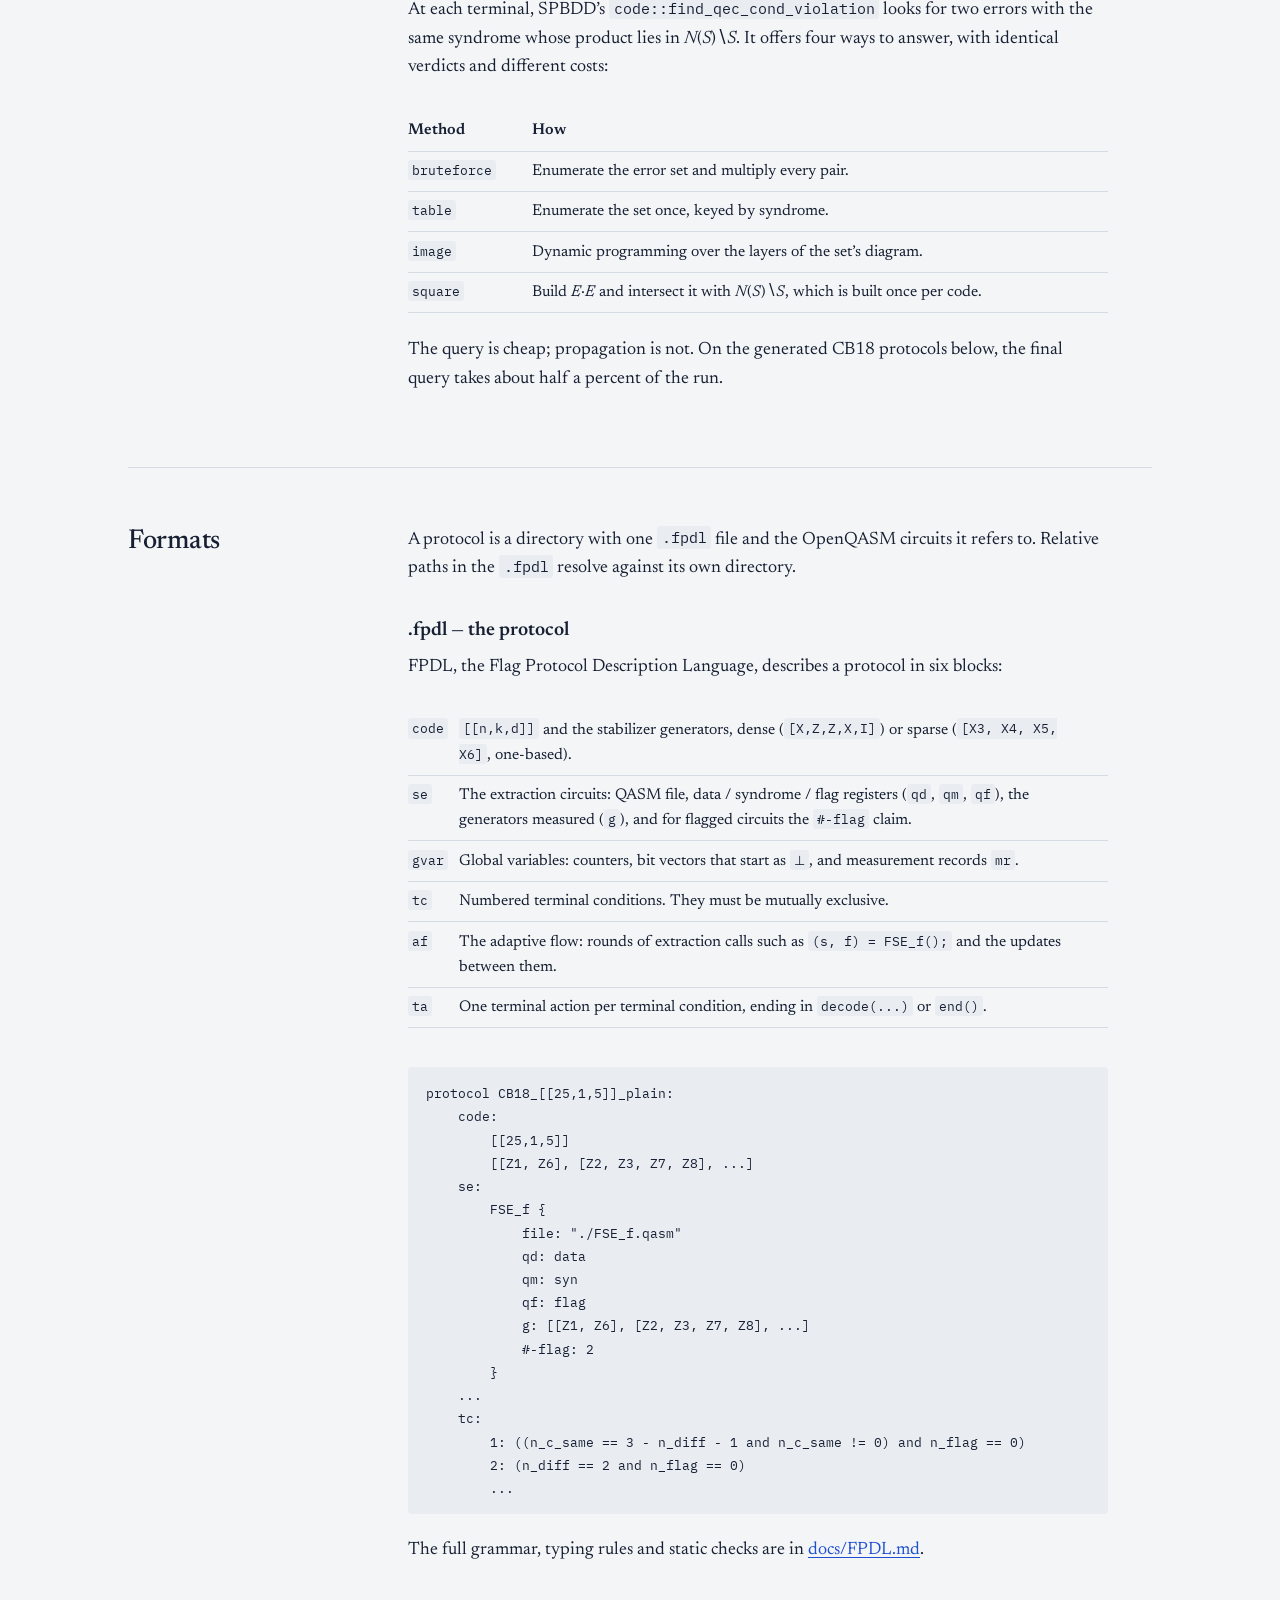
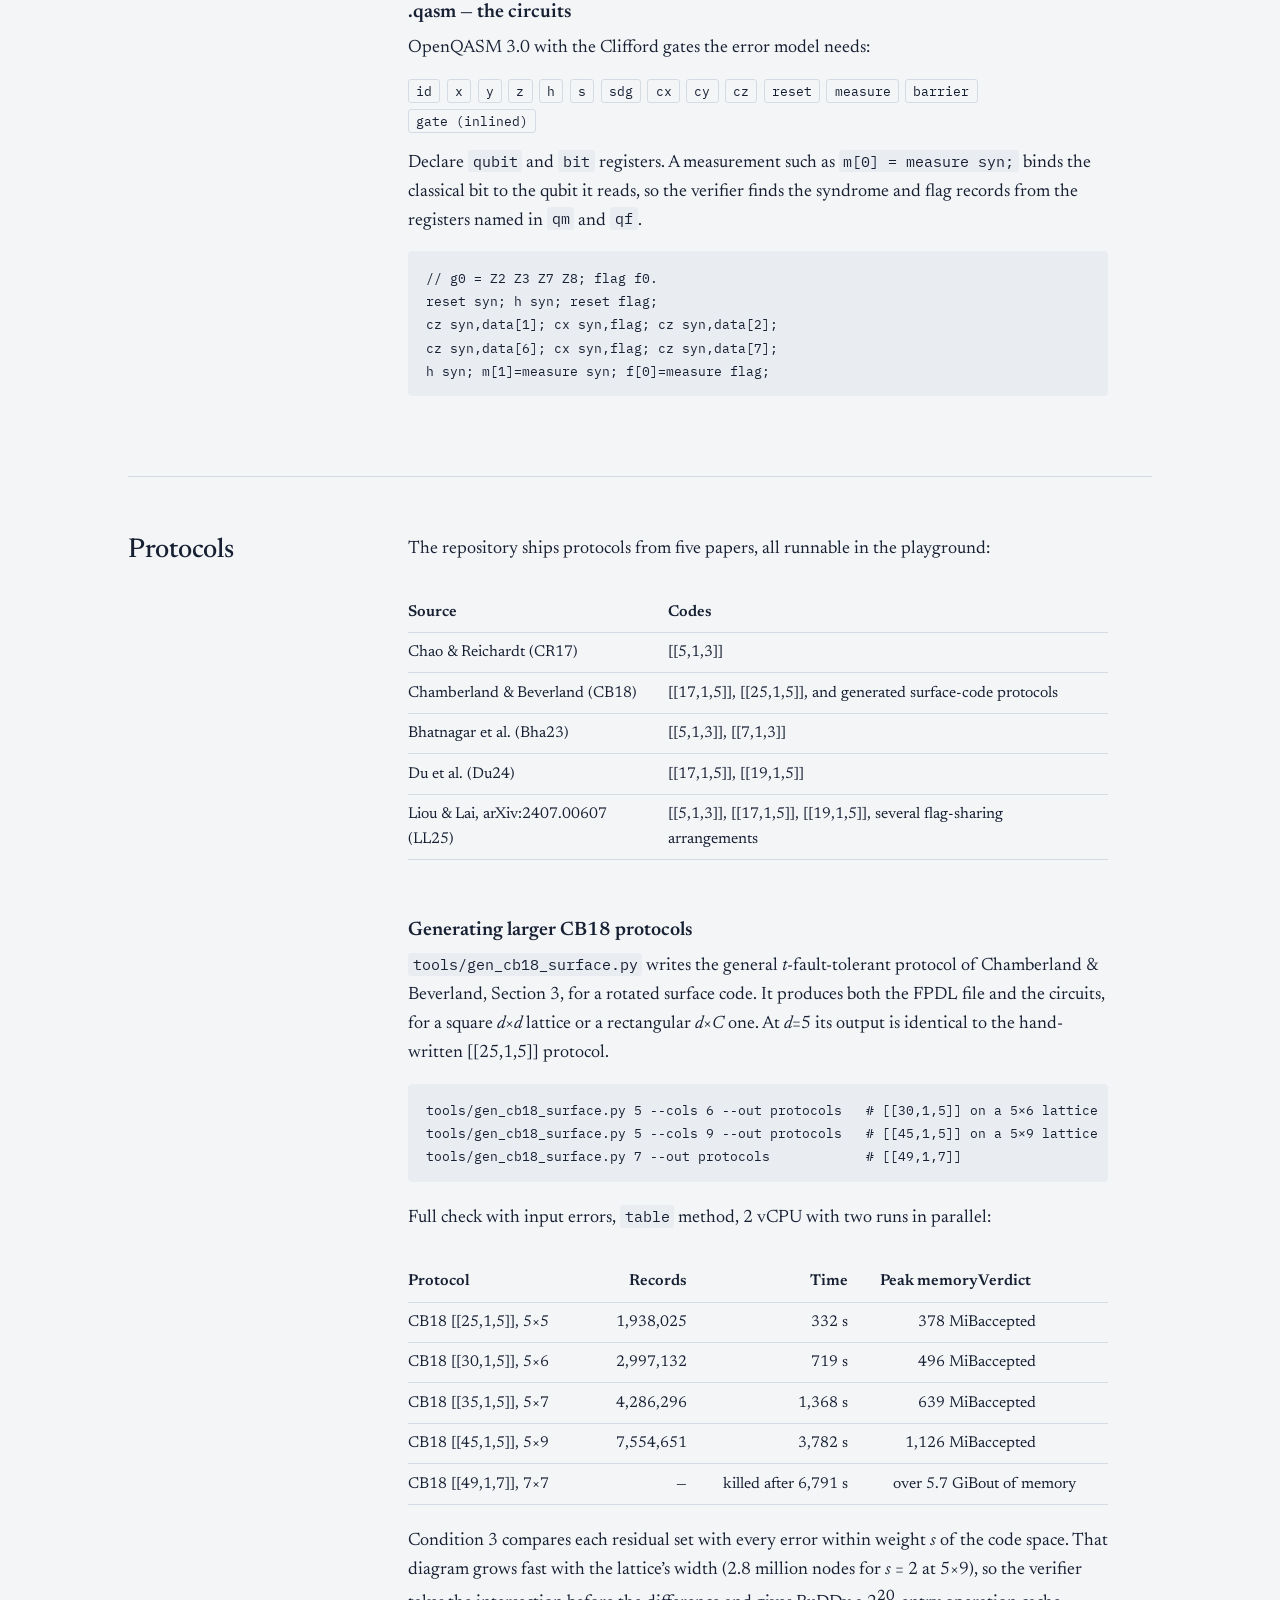
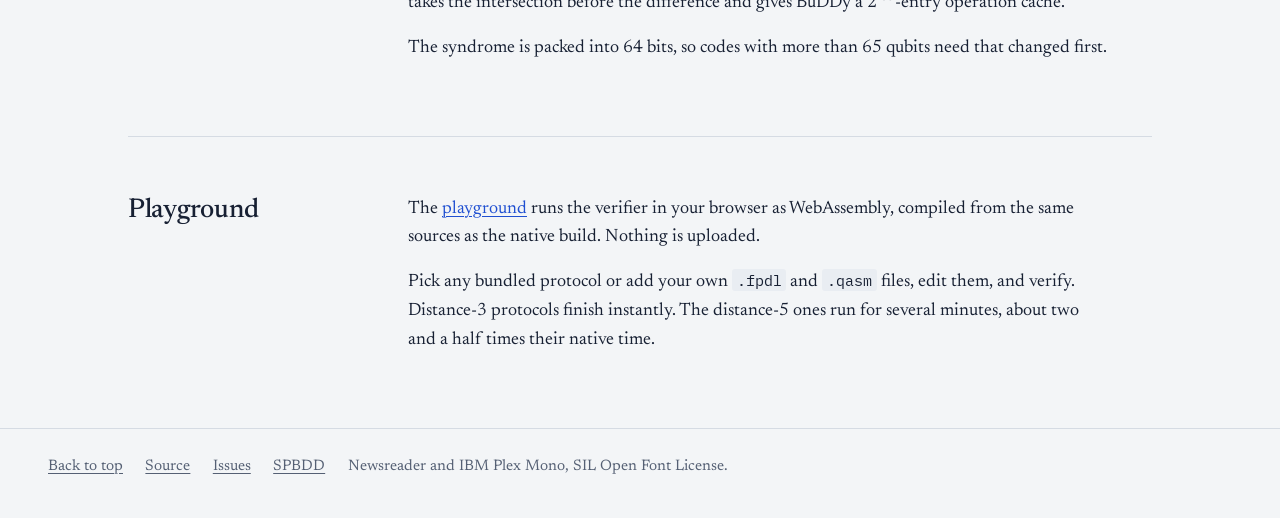
==== commit ef4b1b3a: "Publish: decision tree, traced counterexamples, results with Condition 1 as written (partial)" ====
--- a/index.html
+++ b/index.html
@@ -81,7 +81,7 @@
       <ul>
         <li><b>Circuit validity</b> (Def. 3.3). Every extraction circuit measures the generators it declares, lets data errors through unchanged up to a stabilizer, has no random outcome, reads 0 on every ancilla without errors, and leaves the encoded state alone, signs included.</li>
         <li><b>Correctability.</b> For every execution path and every measurement record along it, the verifier builds the set of data errors that an input error of weight <i>r</i> and <i>s</i> faults can leave behind, with <i>r</i> + <i>s</i> ≤ <i>t</i>. That set must not hold two errors <i>E</i><sub>1</sub>, <i>E</i><sub>2</sub> whose product is a non-trivial logical operator, an element of <i>N</i>(<i>S</i>)∖<i>S</i> (Thm. 3.10, Eq. 8). Such a pair means correcting one error damages the encoded state under the other. Failures are counted by path.</li>
-        <li><b>Protocol validity</b> (Def. 3.9). Control-flow bugs: every terminating execution must satisfy one of three conditions. Condition 1: the record shows <i>t</i> detected faults and all remaining errors share one syndrome. Condition 2: at least <i>m</i> &lt; <i>t</i> detected faults, then <i>t</i> − <i>m</i> + 1 identical, unflagged full rounds that the guards force. Condition 3: an input error of weight <i>r</i> and <i>s</i> faults, <i>r</i> + <i>s</i> ≤ <i>t</i>, leave an error within weight <i>s</i> of the code space. A terminal that ends without decoding applies no correction, so it needs Condition 3. Flag bugs: wherever Condition 2 holds, the circuits of the repeated suffix must satisfy the (<i>t</i> − <i>m</i>)-flag condition.</li>
+        <li><b>Protocol validity</b> (Def. 3.9). Control-flow bugs: every terminating execution must satisfy one of three conditions. Condition 1: the record proves <i>t</i> circuit faults and all remaining errors share one syndrome. Condition 2: at least <i>m</i> &lt; <i>t</i> detected faults, then <i>t</i> − <i>m</i> + 1 identical, unflagged full rounds that the guards force. Condition 3: an input error of weight <i>r</i> and <i>s</i> faults, <i>r</i> + <i>s</i> ≤ <i>t</i>, leave an error within weight <i>s</i> of the code space. A terminal that ends without decoding applies no correction, so it needs Condition 3. Flag bugs: wherever Condition 2 holds, the circuits of the repeated suffix must satisfy the (<i>t</i> − <i>m</i>)-flag condition.</li>
       </ul>
       <p>Every two-qubit gate is a fault location, where a fault is any Pauli on the gate’s two qubits. Single-qubit gates, preparations and measurements are taken as fault free, which is the model these protocols assume. Error sets are kept as decision diagrams through <a href="https://github.com/fmlab-iis/spbdd">SPBDD</a>, so the verifier never lists errors one by one.</p>
     </div>
@@ -173,7 +173,9 @@
           <tr><td><code>--bound=N</code></td><td>searched</td><td>Fix the bounded-model-checking bound. Without it, the bound doubles from 16 until the symbolic expansion is complete.</td></tr>
           <tr><td><code>--max-paths=N</code></td><td><code>5000</code></td><td>Give up past this many symbolic paths.</td></tr>
           <tr><td><code>--first</code></td><td>off</td><td>Stop at the first unprotected path.</td></tr>
-          <tr><td><code>--dag</code></td><td>off</td><td>Print the merged path structure and exit without verifying.</td></tr>
+          <tr><td><code>--tree[=N]</code></td><td>off</td><td>Print the decision tree (the merged symbolic paths, with their guards) as JSON and exit without verifying. Past <i>N</i> nodes (default 2000) only its size is printed. The playground's “Show decision tree only” draws it.</td></tr>
+          <tr><td><code>--explain</code></td><td>off</td><td>Trace every counterexample back to one execution behind it: an input error and the circuit faults (gate, qubits, Pauli) that produce it.</td></tr>
+          <tr><td><code>--json-out=FILE</code></td><td>off</td><td>Also write the decision tree and every counterexample, traced, as JSON (implies <code>--explain</code>). The playground uses it to show counterexamples.</td></tr>
           <tr><td><code>--no-input-errors</code></td><td>off</td><td>Start every execution from an error-free input (<i>r</i> = 0).</td></tr>
           <tr><td><code>--no-validity</code></td><td>off</td><td>Skip the protocol validity check.</td></tr>
           <tr><td><code>--skip-circuit-check</code></td><td>off</td><td>Verify the circuits as written even when they are not valid (see below).</td></tr>
@@ -196,7 +198,7 @@
       <h3>States are families of Pauli sets</h3>
       <p>A state is the family of error sets indexed by (<i>r</i>, <i>s</i>): input weight <i>r</i> and fault count <i>s</i>, with <i>r</i> + <i>s</i> ≤ <i>t</i>. Running a circuit propagates every set through its gates. At each two-qubit gate, the (<i>r</i>, <i>s</i>) set spawns into the (<i>r</i>, <i>s</i>+1) set, and each measurement splits the state by outcome. Two outcomes are different records, so they never merge. A repeated state is recognised by its diagram’s root node and its result reused.</p>
       <h3>Validity at the terminals</h3>
-      <p>Every measurement record is checked as a path of its own. Each record is regrouped into rounds and its detected faults are counted: one per flagged circuit, and one per disagreement with what is known of the syndrome (the trivial syndrome at first), where a disagreement right after a counted one may be the same fault. Condition 1 then needs <i>t</i> detected faults and no generator splitting the union of the state’s sets. Condition 3 needs each (<i>r</i>, <i>s</i>) set inside the errors of weight at most <i>s</i> times the stabilizer group. Condition 2 needs every record of the same FPDL path with the same detected count to end in the same repeated suffix, so that the guards, not chance, force it; the circuits of that suffix are then checked for the flag condition by running each alone with up to <i>k</i> faults. Every bug is reported with a counterexample.</p>
+      <p>Every measurement record is checked as a path of its own. Each record is regrouped into rounds and the circuit faults it proves are counted: one per flagged circuit, and one per disagreement with an earlier measurement of the same syndrome, where a disagreement right after a counted one may be the same fault. A first measurement is not compared with the trivial syndrome, since an input error could explain it. Condition 1 then needs <i>t</i> proved faults and no generator splitting level (0, <i>t</i>) of the state: with <i>t</i> faults proved, no input error fits in the budget. Condition 3 needs each (<i>r</i>, <i>s</i>) set inside the errors of weight at most <i>s</i> times the stabilizer group. Condition 2 needs every record of the same FPDL path with the same number of faults proved before the repeated rounds to end in them, so that the guards, not chance, force the repetition; the circuits of that suffix are then checked for the flag condition by running each alone with up to <i>k</i> faults. Every bug is reported with a counterexample.</p>
       <h3>The final E1E2 query</h3>
       <p>At each terminal, SPBDD’s <code>code::find_qec_cond_violation</code> looks for two errors with the same syndrome whose product lies in <i>N</i>(<i>S</i>)∖<i>S</i>. It offers four ways to answer, with identical verdicts and different costs:</p>
       <div class="table-scroll"><table>
--- a/assets/site.css
+++ b/assets/site.css
@@ -240,6 +240,82 @@
 .console .sys { color: var(--muted); }
 .console .bad { color: var(--x); font-weight: 600; }
 .console .good { color: var(--ok); font-weight: 600; }
+.tree-view { flex: none; display: flex; flex-direction: column; height: calc(100vh - 7rem); min-height: 20rem; position: sticky; top: 0; background: var(--panel); }
+.tree-view[hidden], .console[hidden] { display: none; }
+.tree-head { display: flex; align-items: center; gap: 0.8rem; padding: 0.45rem 0.9rem; border-bottom: 1px solid var(--rule); font-size: 0.9rem; color: var(--muted); }
+.tree-head span { flex: 1; }
+.tree-too-large { padding: 0.9rem; color: var(--flag); }
+.tree-svg { flex: 1; width: 100%; min-height: 0; overflow: hidden; cursor: grab; touch-action: none; user-select: none; }
+.tree-svg.dragging { cursor: grabbing; }
+.tree-svg .edge { fill: none; stroke: var(--muted); stroke-width: 1.2; }
+.tree-svg .arrow { fill: var(--muted); }
+.tree-svg .guard { font: 11px var(--serif); fill: var(--ink); }
+.tree-svg .node rect, .tree-svg .node circle { stroke-width: 1.3; }
+.tree-svg .n-start rect, .tree-svg .n-end rect { fill: rgba(180, 35, 44, 0.13); stroke: var(--x); }
+.tree-svg .n-af rect { fill: rgba(154, 100, 0, 0.13); stroke: var(--flag); }
+.tree-svg .n-ta rect { fill: rgba(31, 79, 209, 0.11); stroke: var(--z); }
+.tree-svg .n-decode circle { fill: rgba(29, 122, 70, 0.13); stroke: var(--ok); }
+.tree-svg .se-name { font: 12px var(--mono); fill: var(--ink); }
+.tree-svg .se-vars { font: 11px var(--serif); fill: var(--muted); }
+.tree-svg .term { font: 600 12px var(--serif); fill: var(--ink); }
+.tree-svg .term-sub { font: 11px var(--serif); fill: var(--muted); }
+.tree-svg .dim { opacity: 0.32; }
+.tree-svg .edge.hl { stroke: var(--x); stroke-width: 2.2; }
+.tree-svg .arrow.hl { fill: var(--x); }
+.tree-svg .guard.hl { fill: var(--x); font-weight: 600; }
+.tree-svg .node.hl rect, .tree-svg .node.hl circle { stroke-width: 2.4; }
+.tree-svg .node.bad circle, .tree-svg .node.bad rect { stroke: var(--x); fill: rgba(180, 35, 44, 0.16); }
+.tree-svg .node.hl .se-vars { fill: var(--ink); font-weight: 600; }
+.tree-svg .mark rect { stroke: none; }
+.tree-svg .mark text { font: 600 9px var(--serif); fill: #fff; }
+.tree-svg .mark.w1 rect, .circuit-svg .fault.w1 rect { fill: var(--z); }
+.tree-svg .mark.w2 rect, .circuit-svg .fault.w2 rect { fill: var(--flag); }
+.tree-svg .mark.w0 rect, .circuit-svg .fault.w0 rect { fill: var(--x); }
+
+.circuit-svg .wire { stroke: var(--muted); stroke-width: 1; }
+.circuit-svg .qlabel { font: 12px var(--mono); fill: var(--ink); }
+.circuit-svg .qlabel.syndrome { fill: var(--z); }
+.circuit-svg .qlabel.flag { fill: var(--flag); }
+.circuit-svg .gbox { fill: var(--panel); stroke: var(--ink); stroke-width: 1.1; }
+.circuit-svg .gbox.meas { fill: var(--code-bg); }
+.circuit-svg .gtext { font: 12px var(--mono); fill: var(--ink); }
+.circuit-svg .gsub { font: 9px var(--mono); fill: var(--muted); }
+.circuit-svg .gline { stroke: var(--ink); stroke-width: 1.2; }
+.circuit-svg .dot { fill: var(--ink); }
+.circuit-svg .oplus { fill: var(--panel); stroke: var(--ink); stroke-width: 1.2; }
+.circuit-svg .fault text { font: 600 11px var(--mono); fill: #fff; }
+.circuit-svg .fault-label { font: 600 10px var(--serif); }
+.circuit-svg .fault-label.w1 { fill: var(--z); }
+.circuit-svg .fault-label.w2 { fill: var(--flag); }
+.circuit-svg .fault-label.w0 { fill: var(--x); }
+
+.out-tabs { display: flex; border-bottom: 1px solid var(--rule); background: var(--paper); }
+.out-tabs[hidden] { display: none; }
+.out-tabs button { font: 0.92rem var(--serif); border: 0; border-right: 1px solid var(--rule); background: none; color: var(--muted); padding: 0.45rem 0.9rem; cursor: pointer; }
+.out-tabs button[aria-selected="true"] { color: var(--ink); background: var(--panel); box-shadow: inset 0 -2px 0 var(--x); }
+.cex-view { display: flex; flex-direction: column; height: calc(100vh - 9rem); min-height: 26rem; position: sticky; top: 0; background: var(--panel); }
+.cex-view[hidden] { display: none; }
+.cex-bar { padding: 0.5rem 0.9rem; border-bottom: 1px solid var(--rule); font-size: 0.92rem; }
+.cex-bar select { max-width: 100%; }
+.cex-visual { flex: 1.1; min-height: 12rem; display: flex; }
+.cex-visual > .tree-view.inner { flex: 1; height: auto; position: static; min-height: 0; }
+.cex-detail { flex: 1; overflow: auto; padding: 0.4rem 0.9rem 1.2rem; border-top: 1px solid var(--rule); font-size: 0.93rem; }
+.cex-detail h3 { font-size: 1rem; margin: 0.5rem 0; }
+.cex-detail h4 { font-size: 0.95rem; margin: 0.6rem 0 0.3rem; }
+.cex-detail p { margin: 0.35rem 0; }
+.cex-detail ul { margin: 0.2rem 0; padding-left: 1.2rem; }
+.cex-detail code { font: 0.82rem var(--mono); background: var(--code-bg); padding: 0 0.2rem; border-radius: 2px; }
+.cex-detail .muted { color: var(--muted); }
+.cex-detail .record { font-size: 0.85rem; }
+.cex-detail .prov { border-left: 3px solid var(--rule); padding: 0.1rem 0 0.1rem 0.7rem; margin: 0.5rem 0; }
+.cex-detail .prov.w1 { border-left-color: var(--z); }
+.cex-detail .prov.w2 { border-left-color: var(--flag); }
+.cex-detail .prov.w0 { border-left-color: var(--x); }
+.cex-detail .cond { margin: 0.6rem 0; }
+.cex-detail table.rounds { font-size: 0.85rem; border-collapse: collapse; }
+.cex-detail table.rounds td, .cex-detail table.rounds th { padding: 0.1rem 0.7rem 0.1rem 0; text-align: left; font-weight: normal; color: var(--muted); }
+.cex-detail table.rounds td { color: var(--ink); }
+.tree-view.circuit-card { height: 19rem; position: static; min-height: 0; margin: 0.6rem 0; border: 1px solid var(--rule); }
 .status { font-size: 0.9rem; color: var(--muted); }
 .status.running { color: var(--flag); }
 
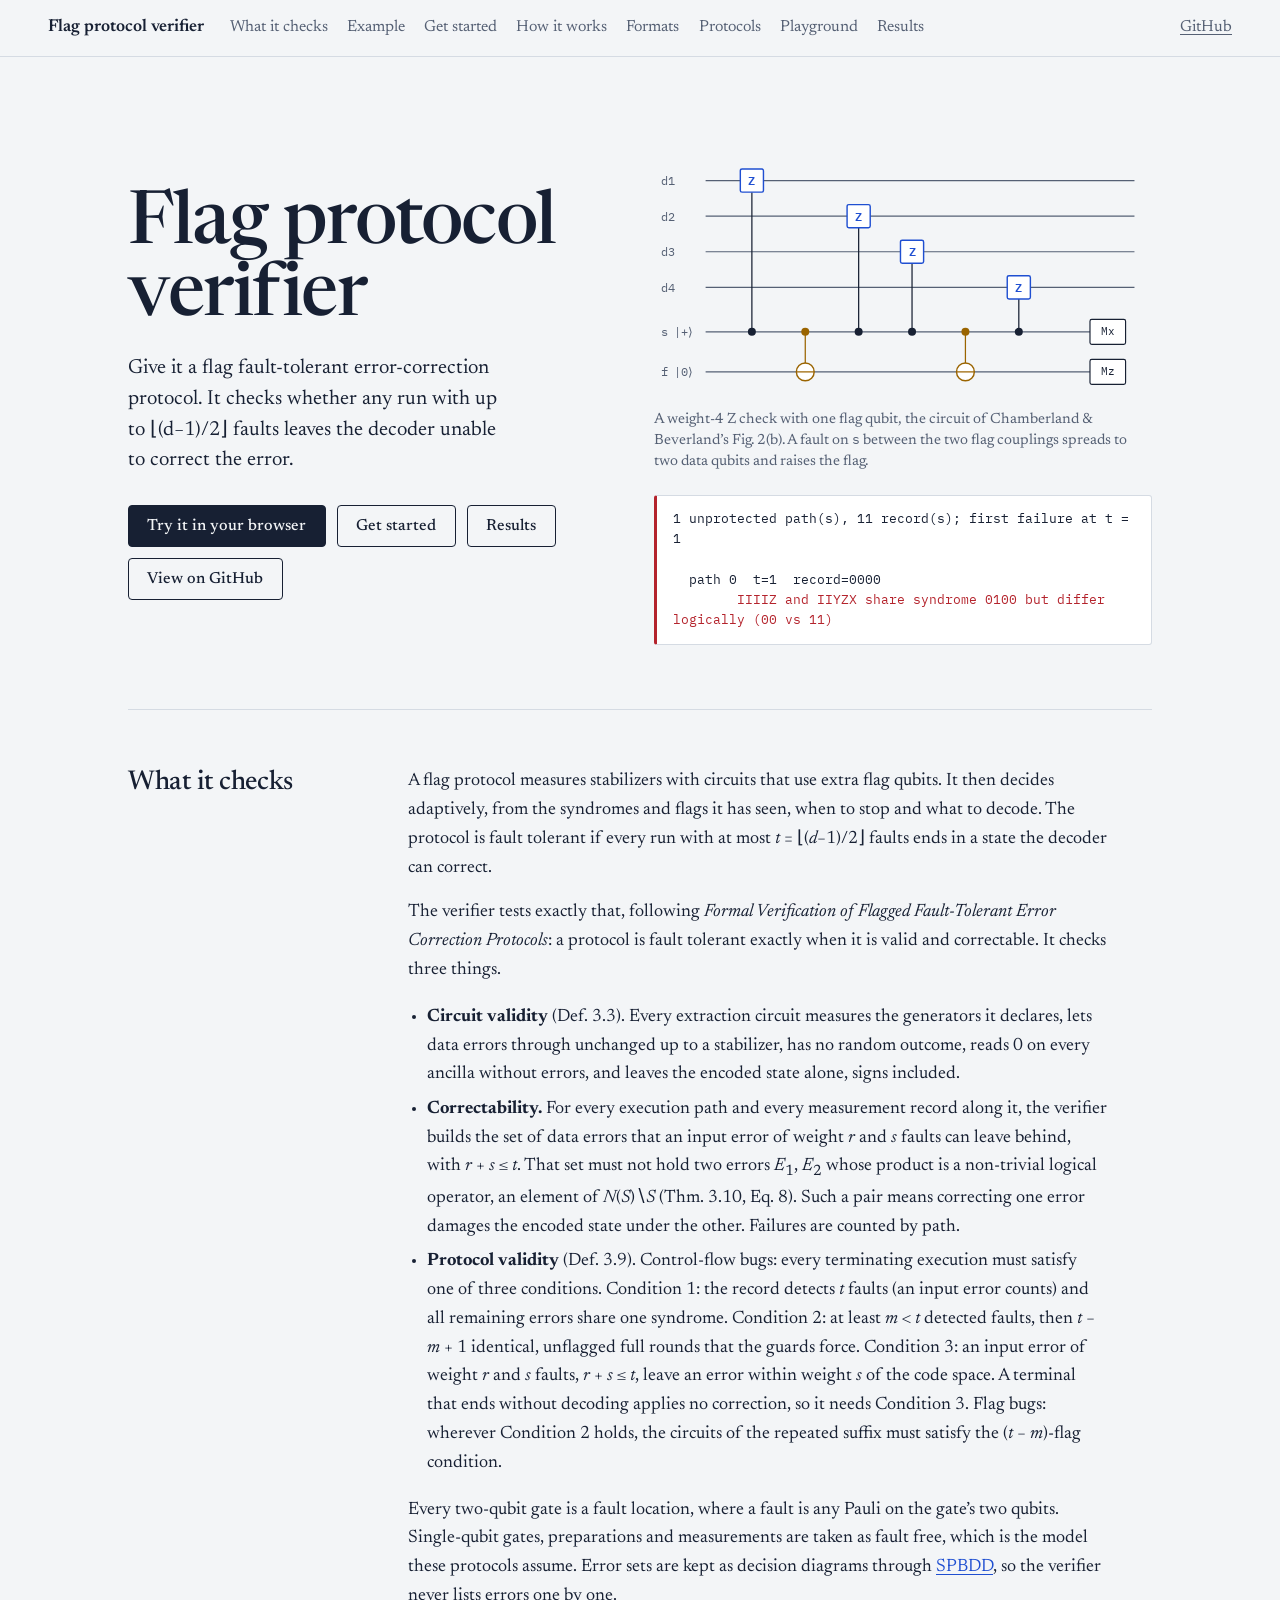
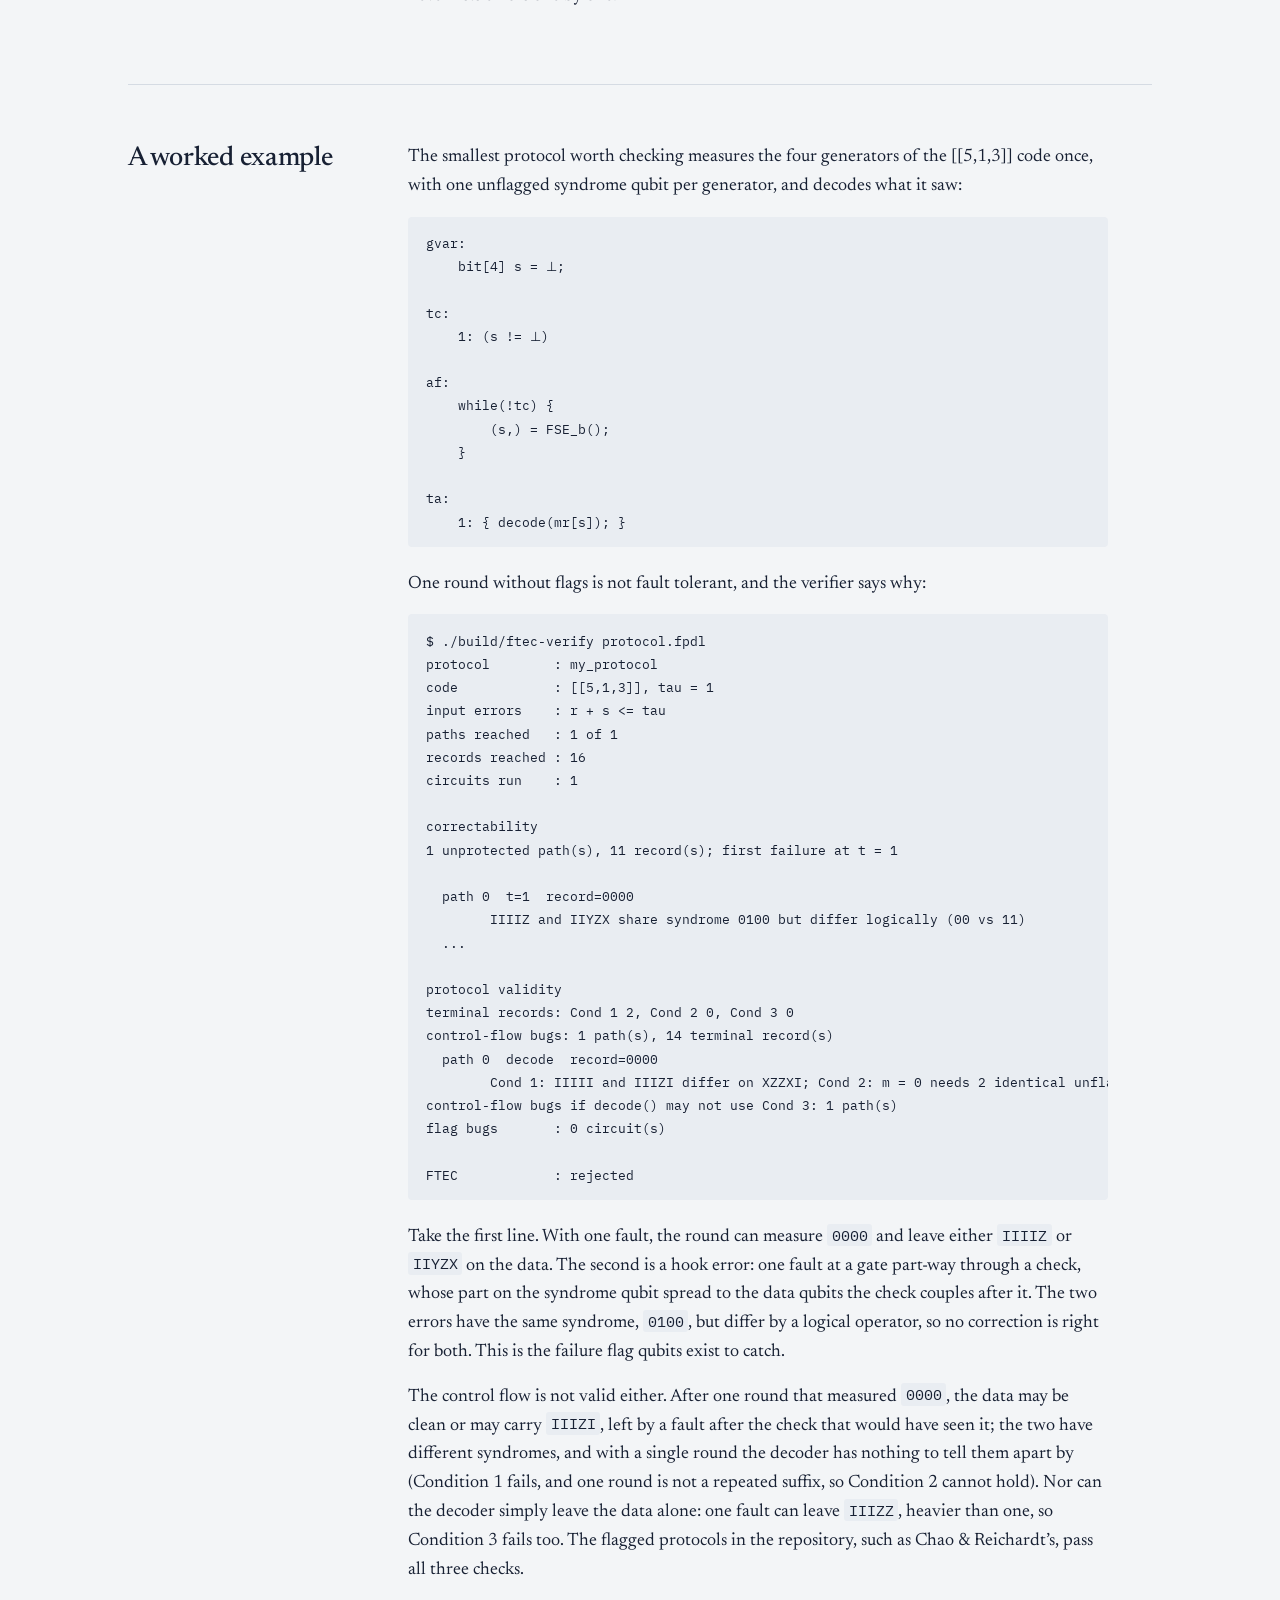
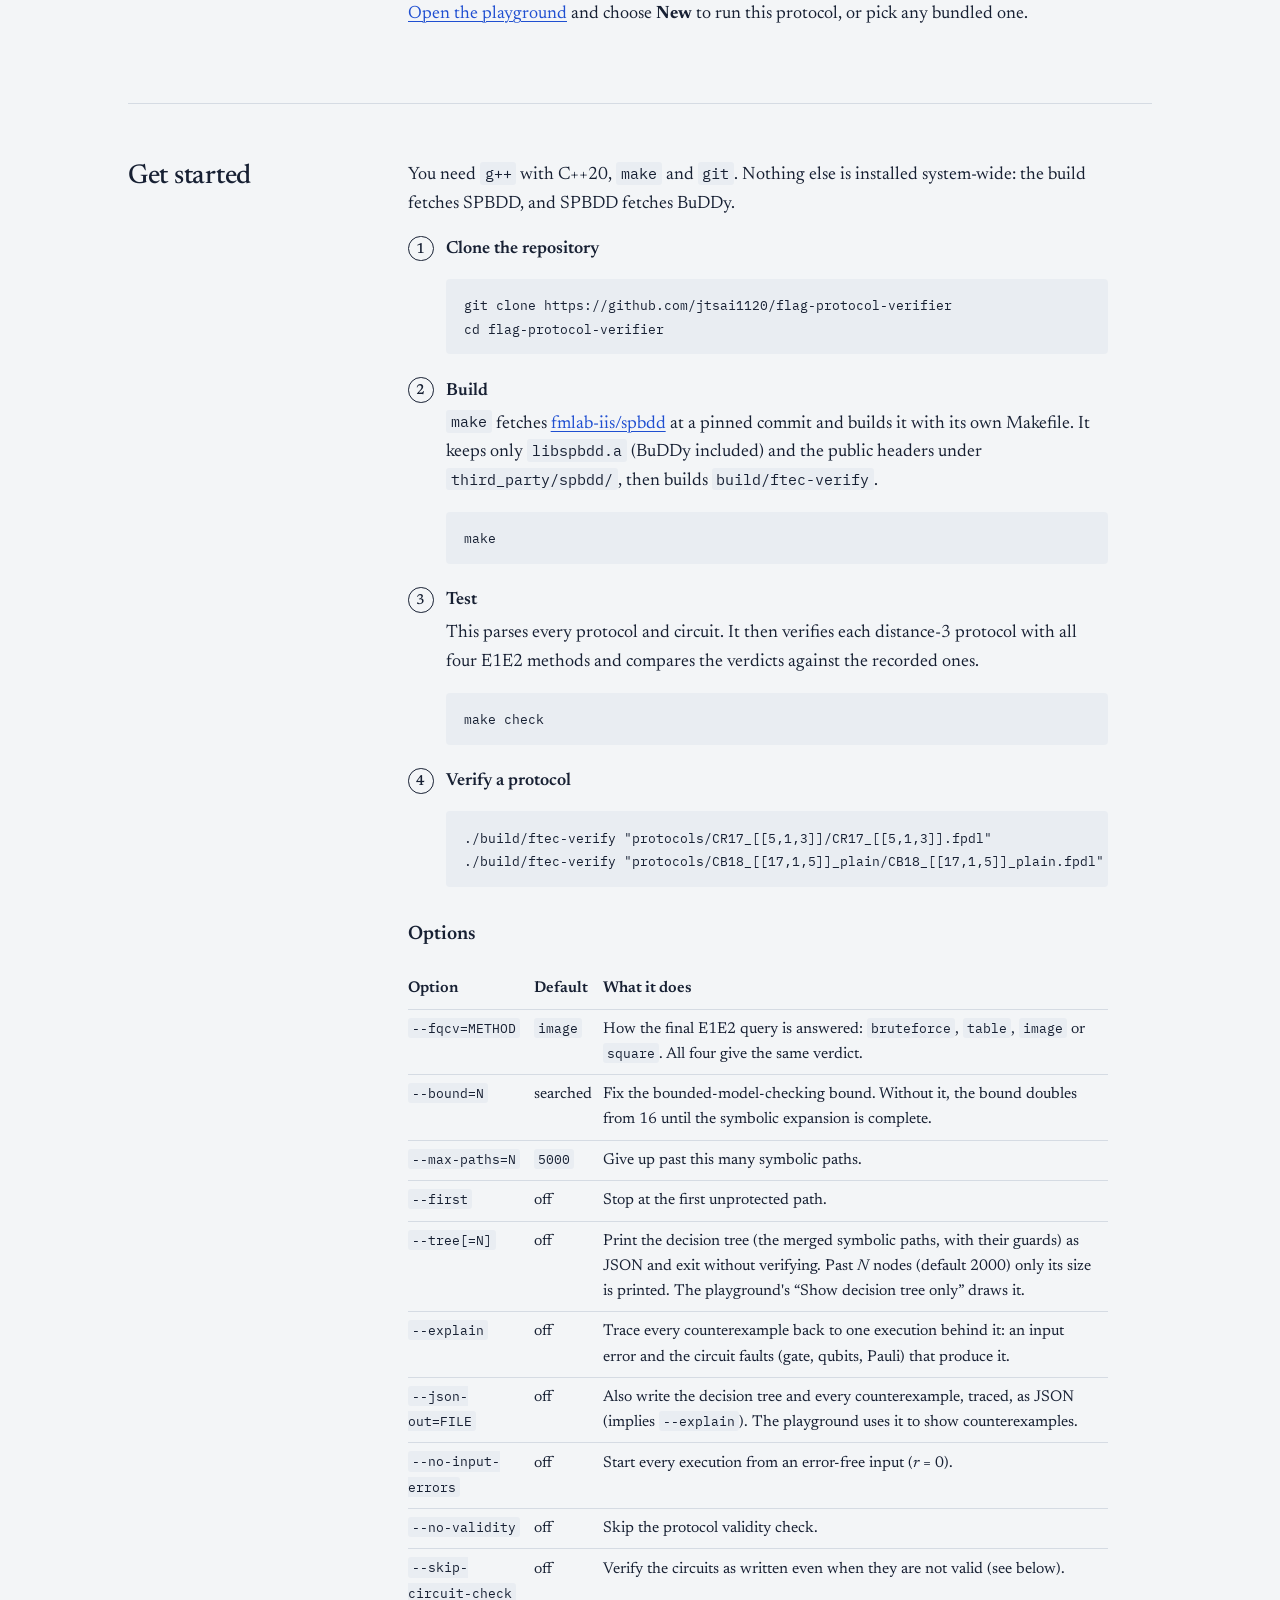
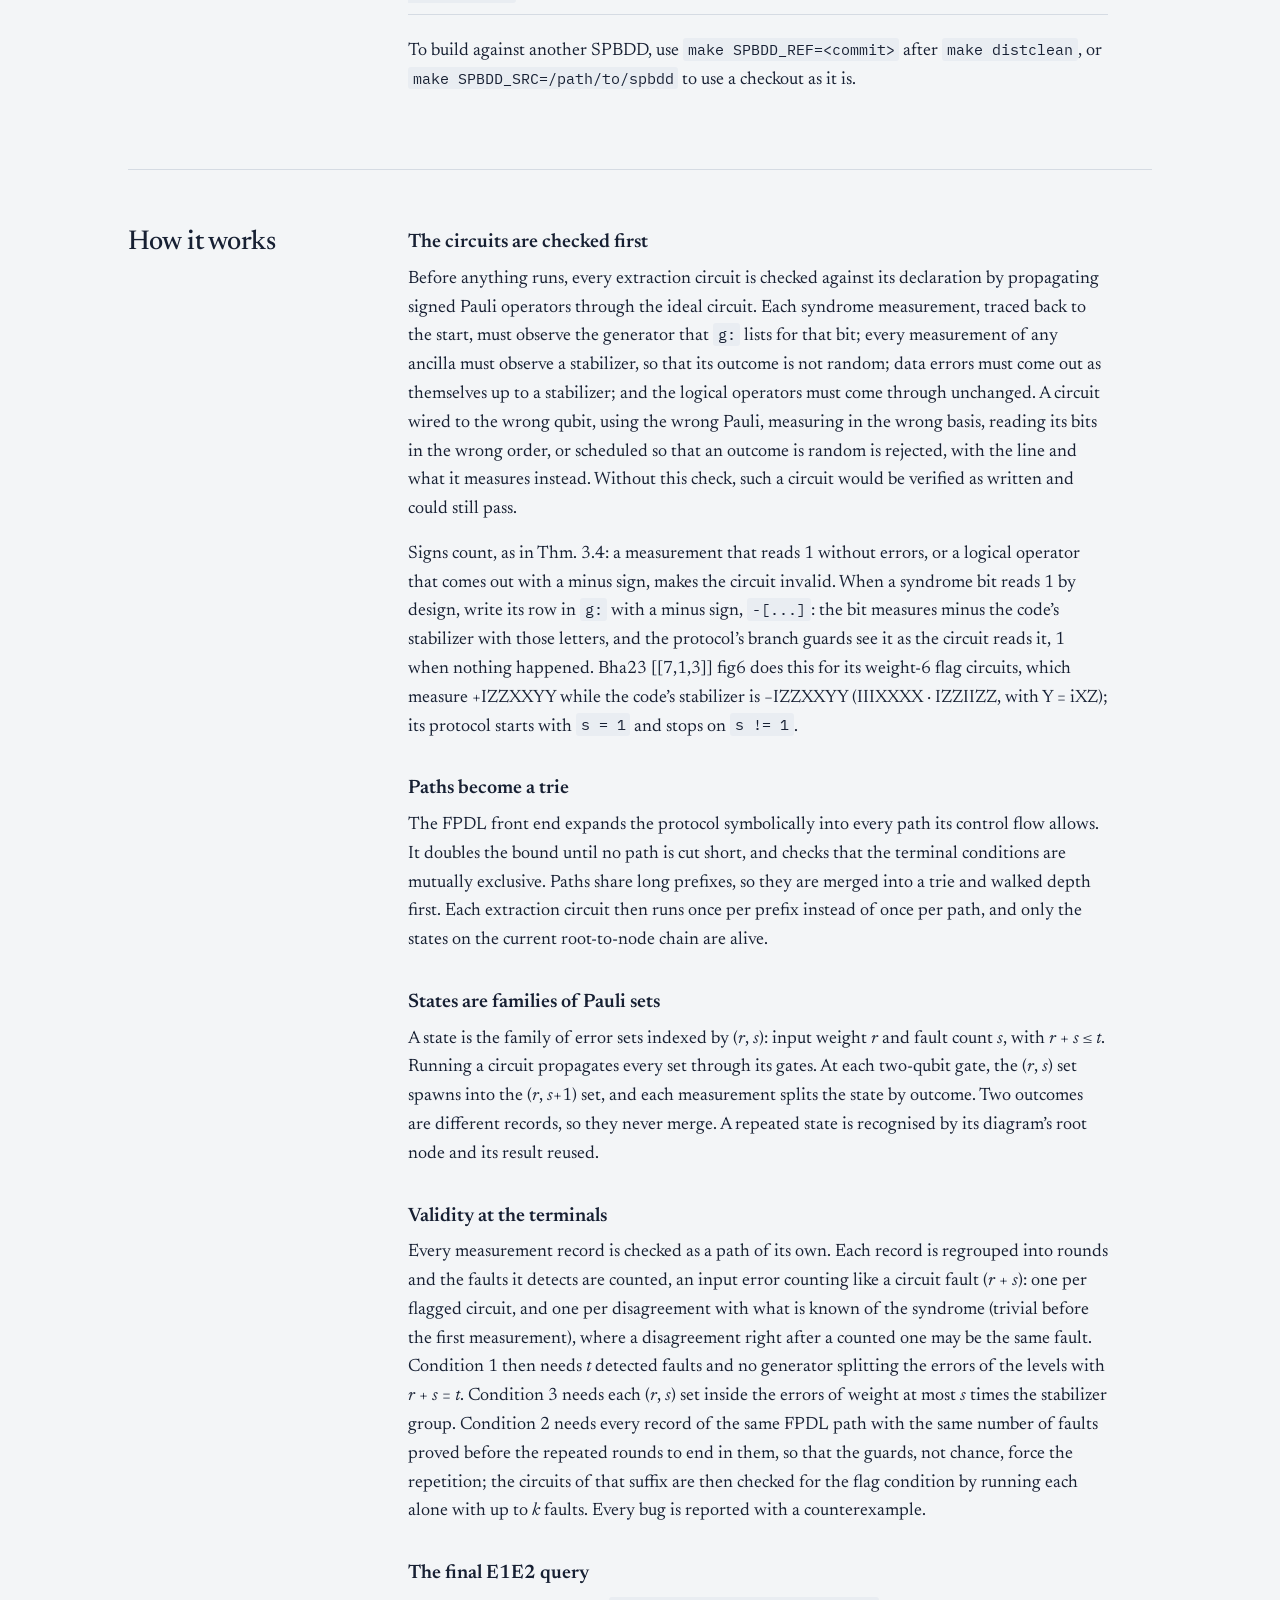
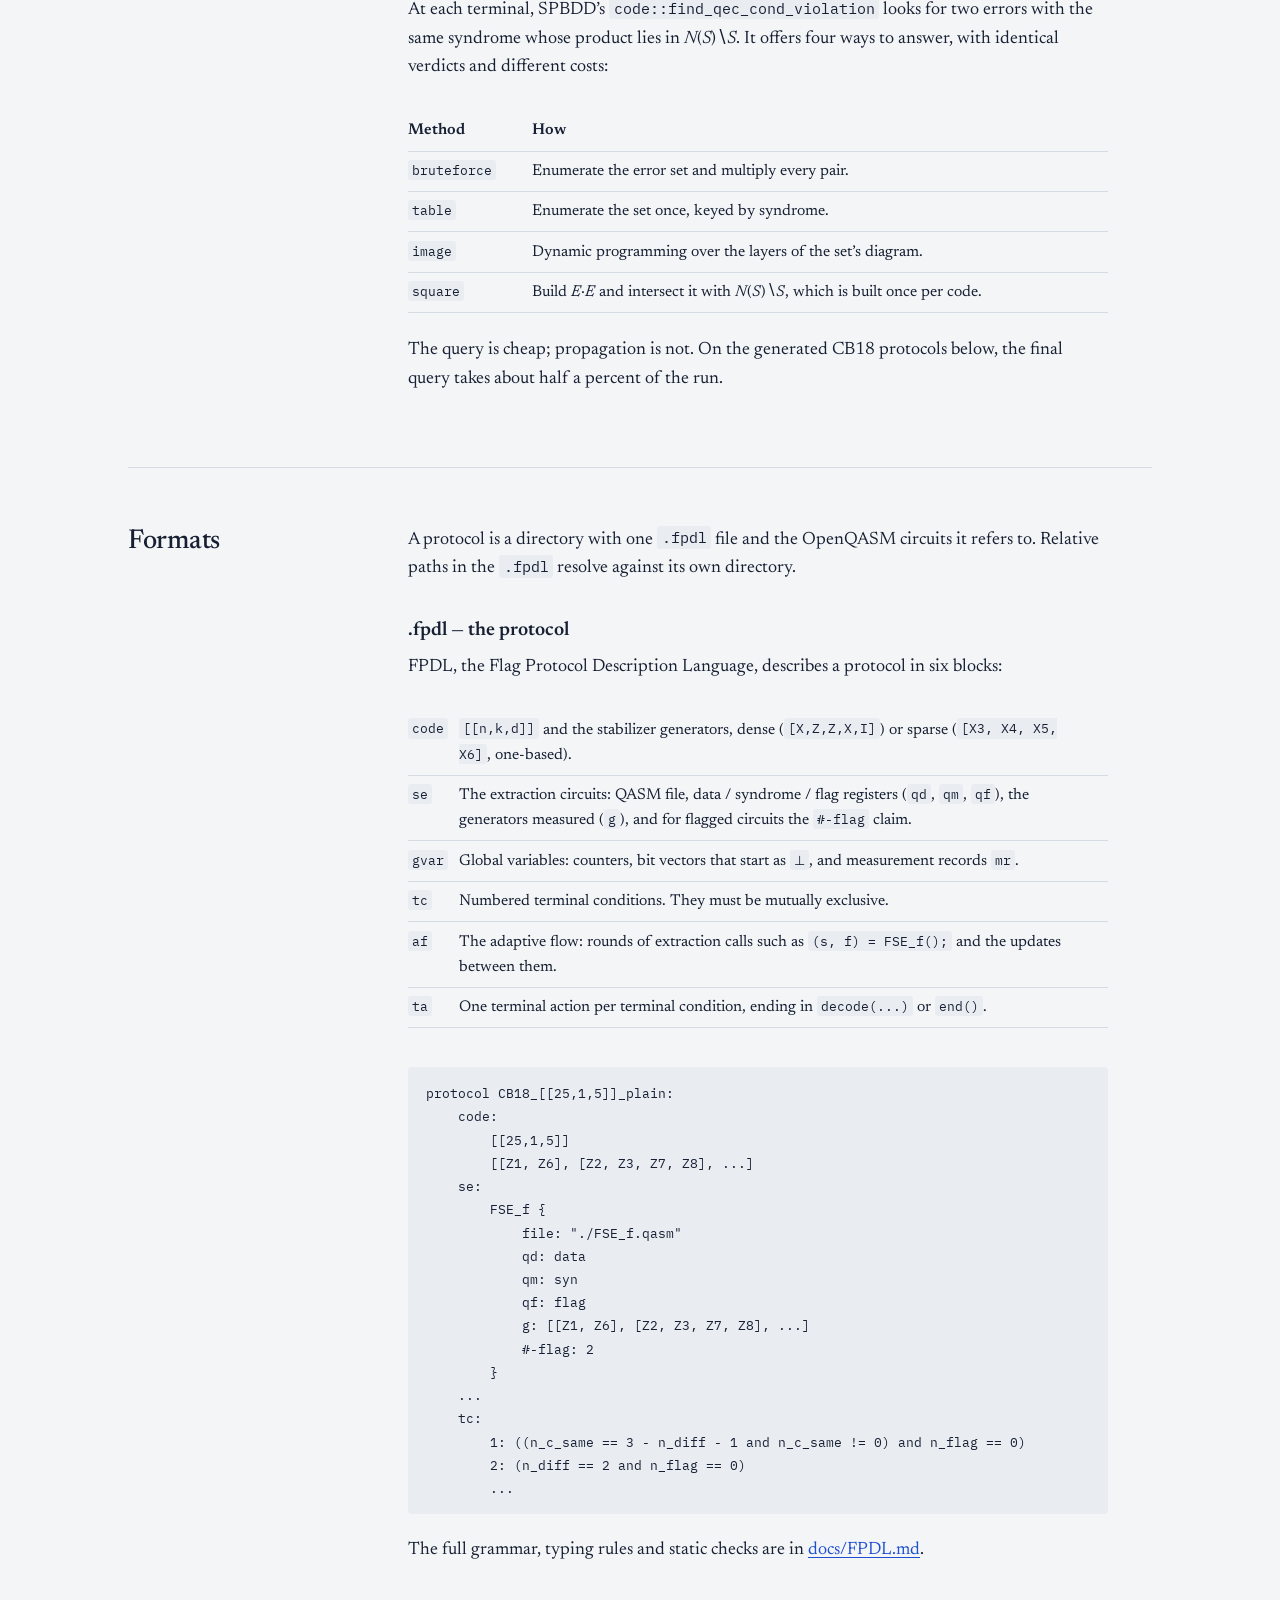
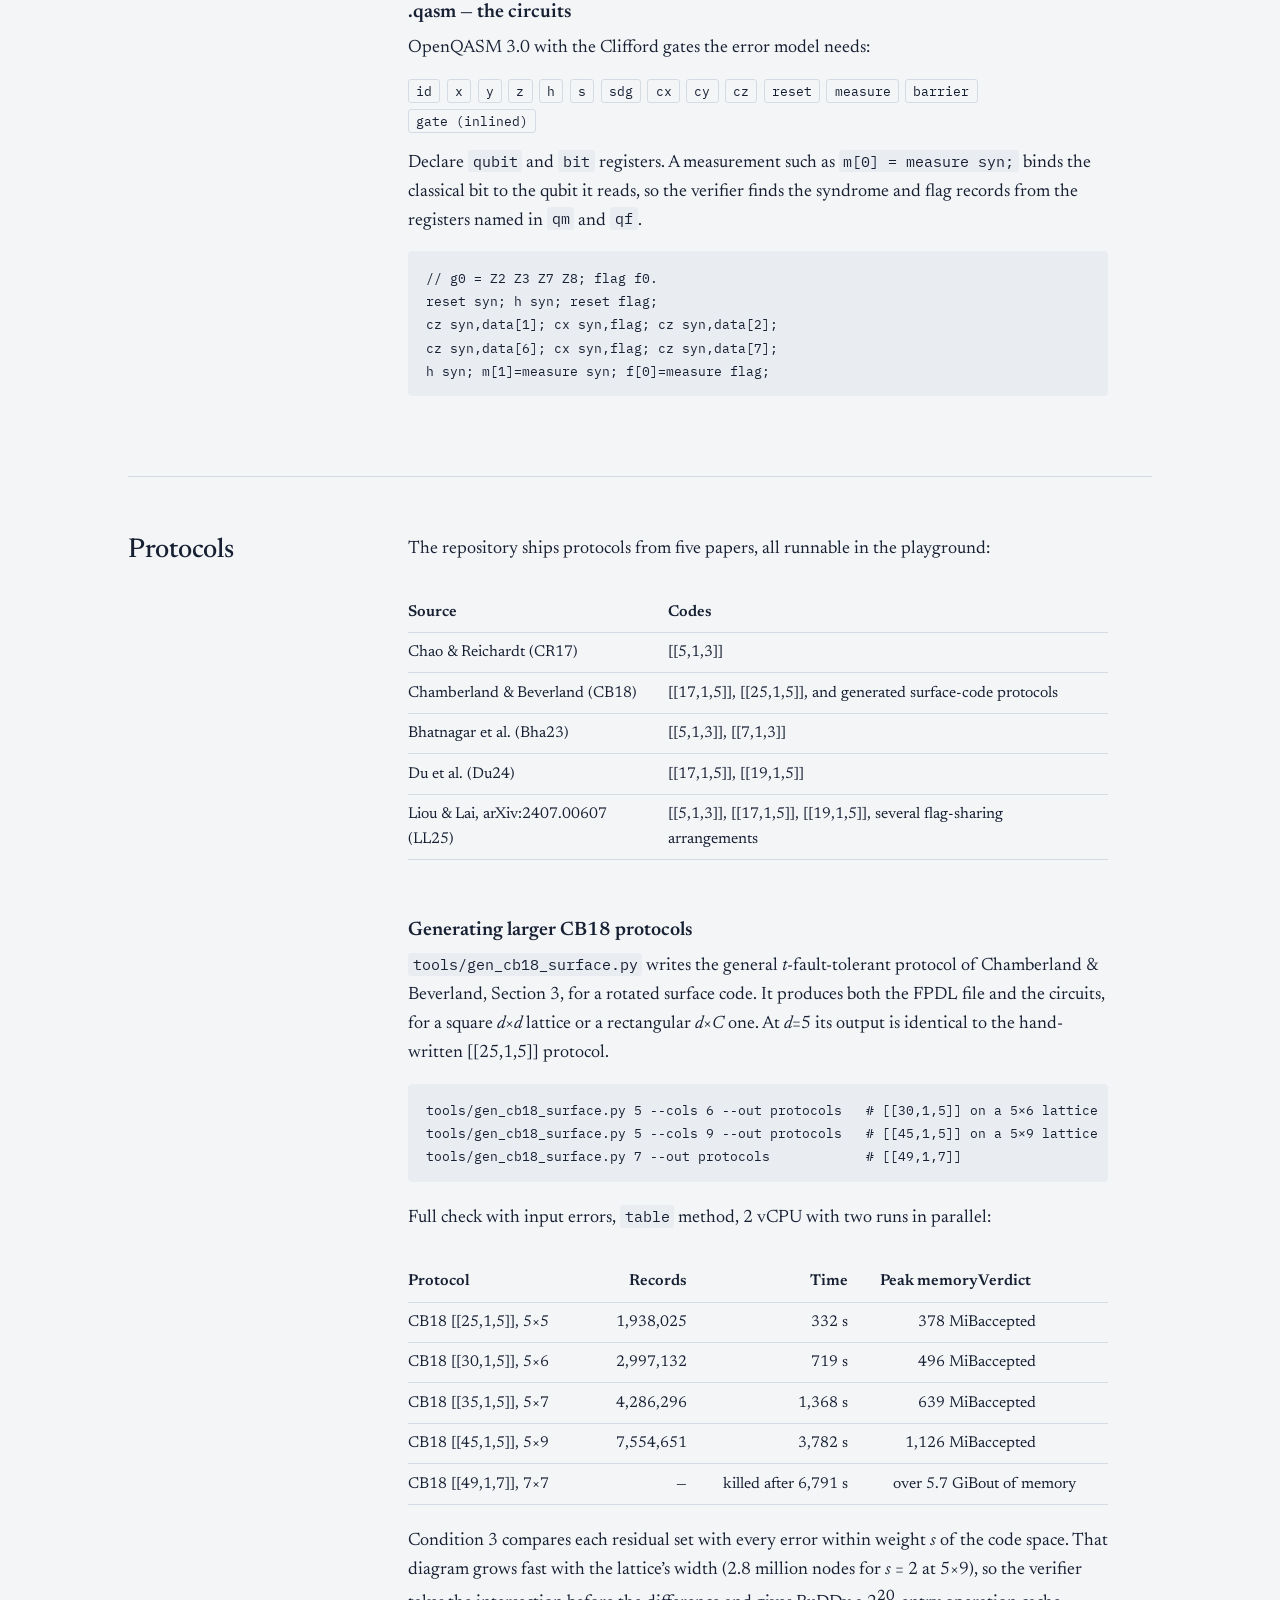
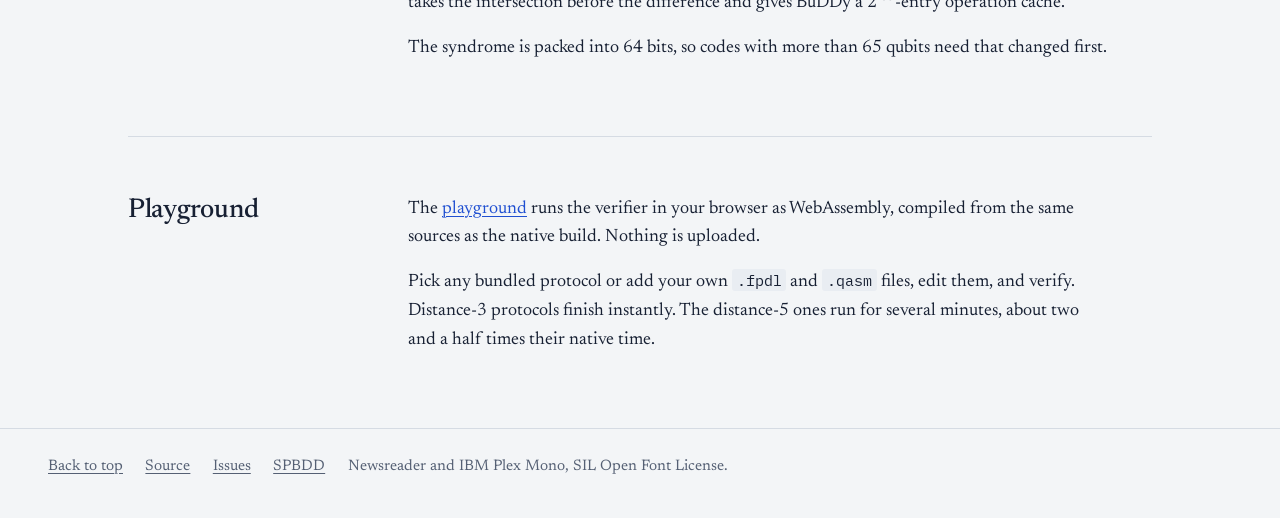
==== commit 4bd7cb59: "Publish: Condition 1 with r + s = t, Condition 2 with m < t as inferred (d = 3 results; d = 5 follow" ====
--- a/index.html
+++ b/index.html
@@ -81,7 +81,7 @@
       <ul>
         <li><b>Circuit validity</b> (Def. 3.3). Every extraction circuit measures the generators it declares, lets data errors through unchanged up to a stabilizer, has no random outcome, reads 0 on every ancilla without errors, and leaves the encoded state alone, signs included.</li>
         <li><b>Correctability.</b> For every execution path and every measurement record along it, the verifier builds the set of data errors that an input error of weight <i>r</i> and <i>s</i> faults can leave behind, with <i>r</i> + <i>s</i> ≤ <i>t</i>. That set must not hold two errors <i>E</i><sub>1</sub>, <i>E</i><sub>2</sub> whose product is a non-trivial logical operator, an element of <i>N</i>(<i>S</i>)∖<i>S</i> (Thm. 3.10, Eq. 8). Such a pair means correcting one error damages the encoded state under the other. Failures are counted by path.</li>
-        <li><b>Protocol validity</b> (Def. 3.9). Control-flow bugs: every terminating execution must satisfy one of three conditions. Condition 1: the record proves <i>t</i> circuit faults and all remaining errors share one syndrome. Condition 2: at least <i>m</i> &lt; <i>t</i> detected faults, then <i>t</i> − <i>m</i> + 1 identical, unflagged full rounds that the guards force. Condition 3: an input error of weight <i>r</i> and <i>s</i> faults, <i>r</i> + <i>s</i> ≤ <i>t</i>, leave an error within weight <i>s</i> of the code space. A terminal that ends without decoding applies no correction, so it needs Condition 3. Flag bugs: wherever Condition 2 holds, the circuits of the repeated suffix must satisfy the (<i>t</i> − <i>m</i>)-flag condition.</li>
+        <li><b>Protocol validity</b> (Def. 3.9). Control-flow bugs: every terminating execution must satisfy one of three conditions. Condition 1: the record detects <i>t</i> faults (an input error counts) and all remaining errors share one syndrome. Condition 2: at least <i>m</i> &lt; <i>t</i> detected faults, then <i>t</i> − <i>m</i> + 1 identical, unflagged full rounds that the guards force. Condition 3: an input error of weight <i>r</i> and <i>s</i> faults, <i>r</i> + <i>s</i> ≤ <i>t</i>, leave an error within weight <i>s</i> of the code space. A terminal that ends without decoding applies no correction, so it needs Condition 3. Flag bugs: wherever Condition 2 holds, the circuits of the repeated suffix must satisfy the (<i>t</i> − <i>m</i>)-flag condition.</li>
       </ul>
       <p>Every two-qubit gate is a fault location, where a fault is any Pauli on the gate’s two qubits. Single-qubit gates, preparations and measurements are taken as fault free, which is the model these protocols assume. Error sets are kept as decision diagrams through <a href="https://github.com/fmlab-iis/spbdd">SPBDD</a>, so the verifier never lists errors one by one.</p>
     </div>
@@ -198,7 +198,7 @@
       <h3>States are families of Pauli sets</h3>
       <p>A state is the family of error sets indexed by (<i>r</i>, <i>s</i>): input weight <i>r</i> and fault count <i>s</i>, with <i>r</i> + <i>s</i> ≤ <i>t</i>. Running a circuit propagates every set through its gates. At each two-qubit gate, the (<i>r</i>, <i>s</i>) set spawns into the (<i>r</i>, <i>s</i>+1) set, and each measurement splits the state by outcome. Two outcomes are different records, so they never merge. A repeated state is recognised by its diagram’s root node and its result reused.</p>
       <h3>Validity at the terminals</h3>
-      <p>Every measurement record is checked as a path of its own. Each record is regrouped into rounds and the circuit faults it proves are counted: one per flagged circuit, and one per disagreement with an earlier measurement of the same syndrome, where a disagreement right after a counted one may be the same fault. A first measurement is not compared with the trivial syndrome, since an input error could explain it. Condition 1 then needs <i>t</i> proved faults and no generator splitting level (0, <i>t</i>) of the state: with <i>t</i> faults proved, no input error fits in the budget. Condition 3 needs each (<i>r</i>, <i>s</i>) set inside the errors of weight at most <i>s</i> times the stabilizer group. Condition 2 needs every record of the same FPDL path with the same number of faults proved before the repeated rounds to end in them, so that the guards, not chance, force the repetition; the circuits of that suffix are then checked for the flag condition by running each alone with up to <i>k</i> faults. Every bug is reported with a counterexample.</p>
+      <p>Every measurement record is checked as a path of its own. Each record is regrouped into rounds and the faults it detects are counted, an input error counting like a circuit fault (<i>r</i> + <i>s</i>): one per flagged circuit, and one per disagreement with what is known of the syndrome (trivial before the first measurement), where a disagreement right after a counted one may be the same fault. Condition 1 then needs <i>t</i> detected faults and no generator splitting the errors of the levels with <i>r</i> + <i>s</i> = <i>t</i>. Condition 3 needs each (<i>r</i>, <i>s</i>) set inside the errors of weight at most <i>s</i> times the stabilizer group. Condition 2 needs every record of the same FPDL path with the same number of faults proved before the repeated rounds to end in them, so that the guards, not chance, force the repetition; the circuits of that suffix are then checked for the flag condition by running each alone with up to <i>k</i> faults. Every bug is reported with a counterexample.</p>
       <h3>The final E1E2 query</h3>
       <p>At each terminal, SPBDD’s <code>code::find_qec_cond_violation</code> looks for two errors with the same syndrome whose product lies in <i>N</i>(<i>S</i>)∖<i>S</i>. It offers four ways to answer, with identical verdicts and different costs:</p>
       <div class="table-scroll"><table>
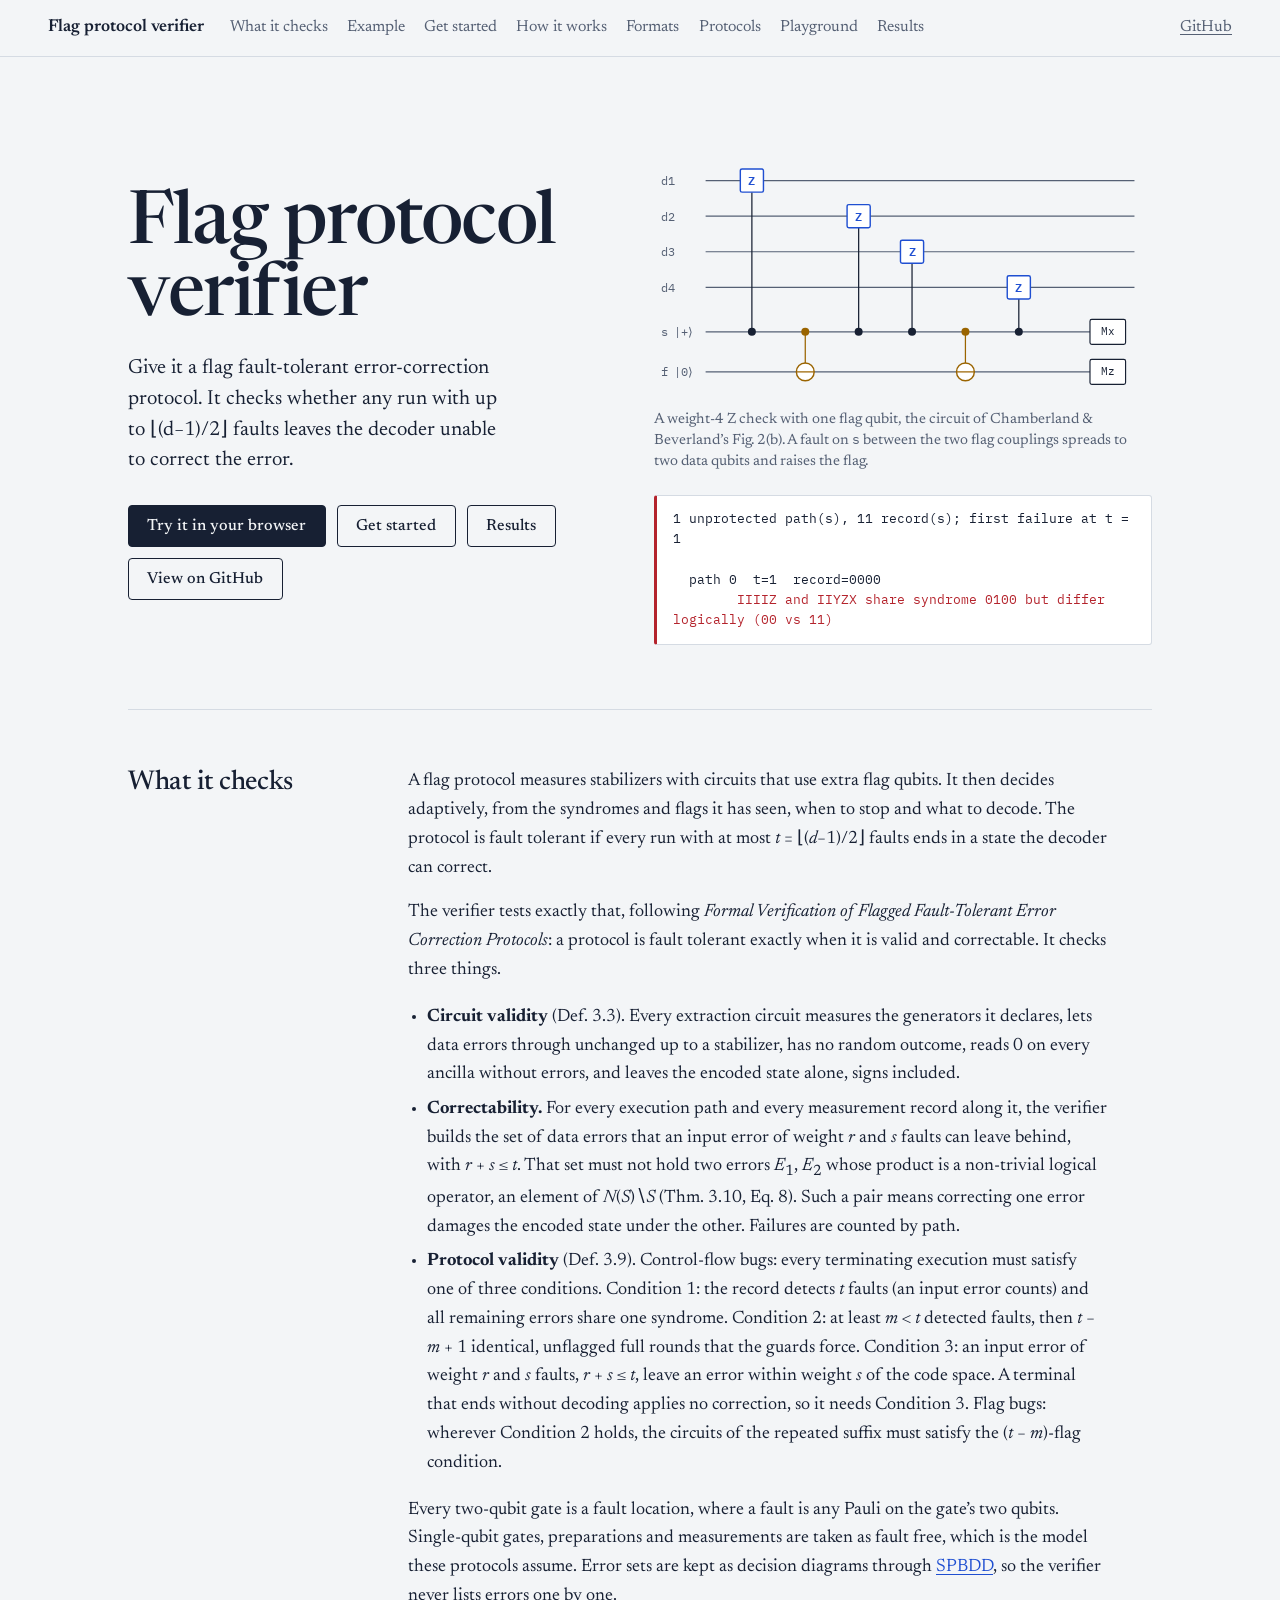
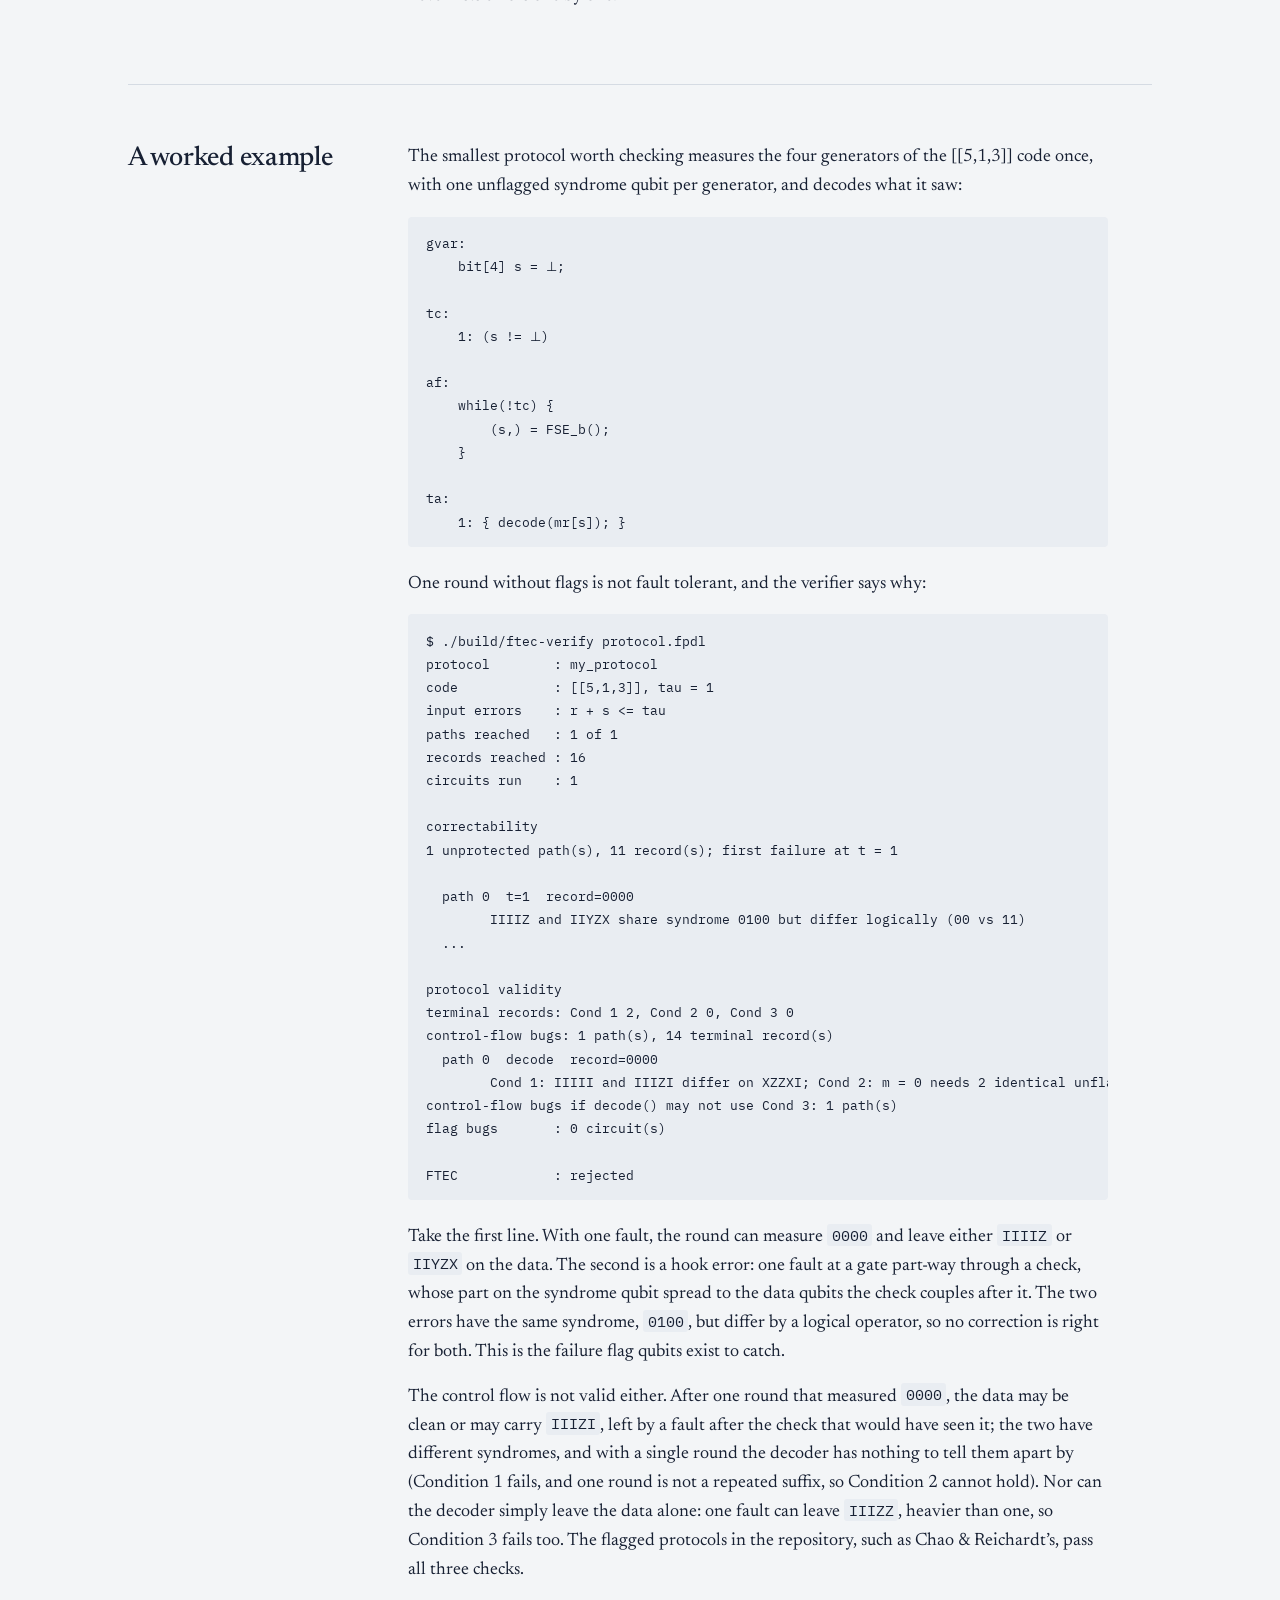
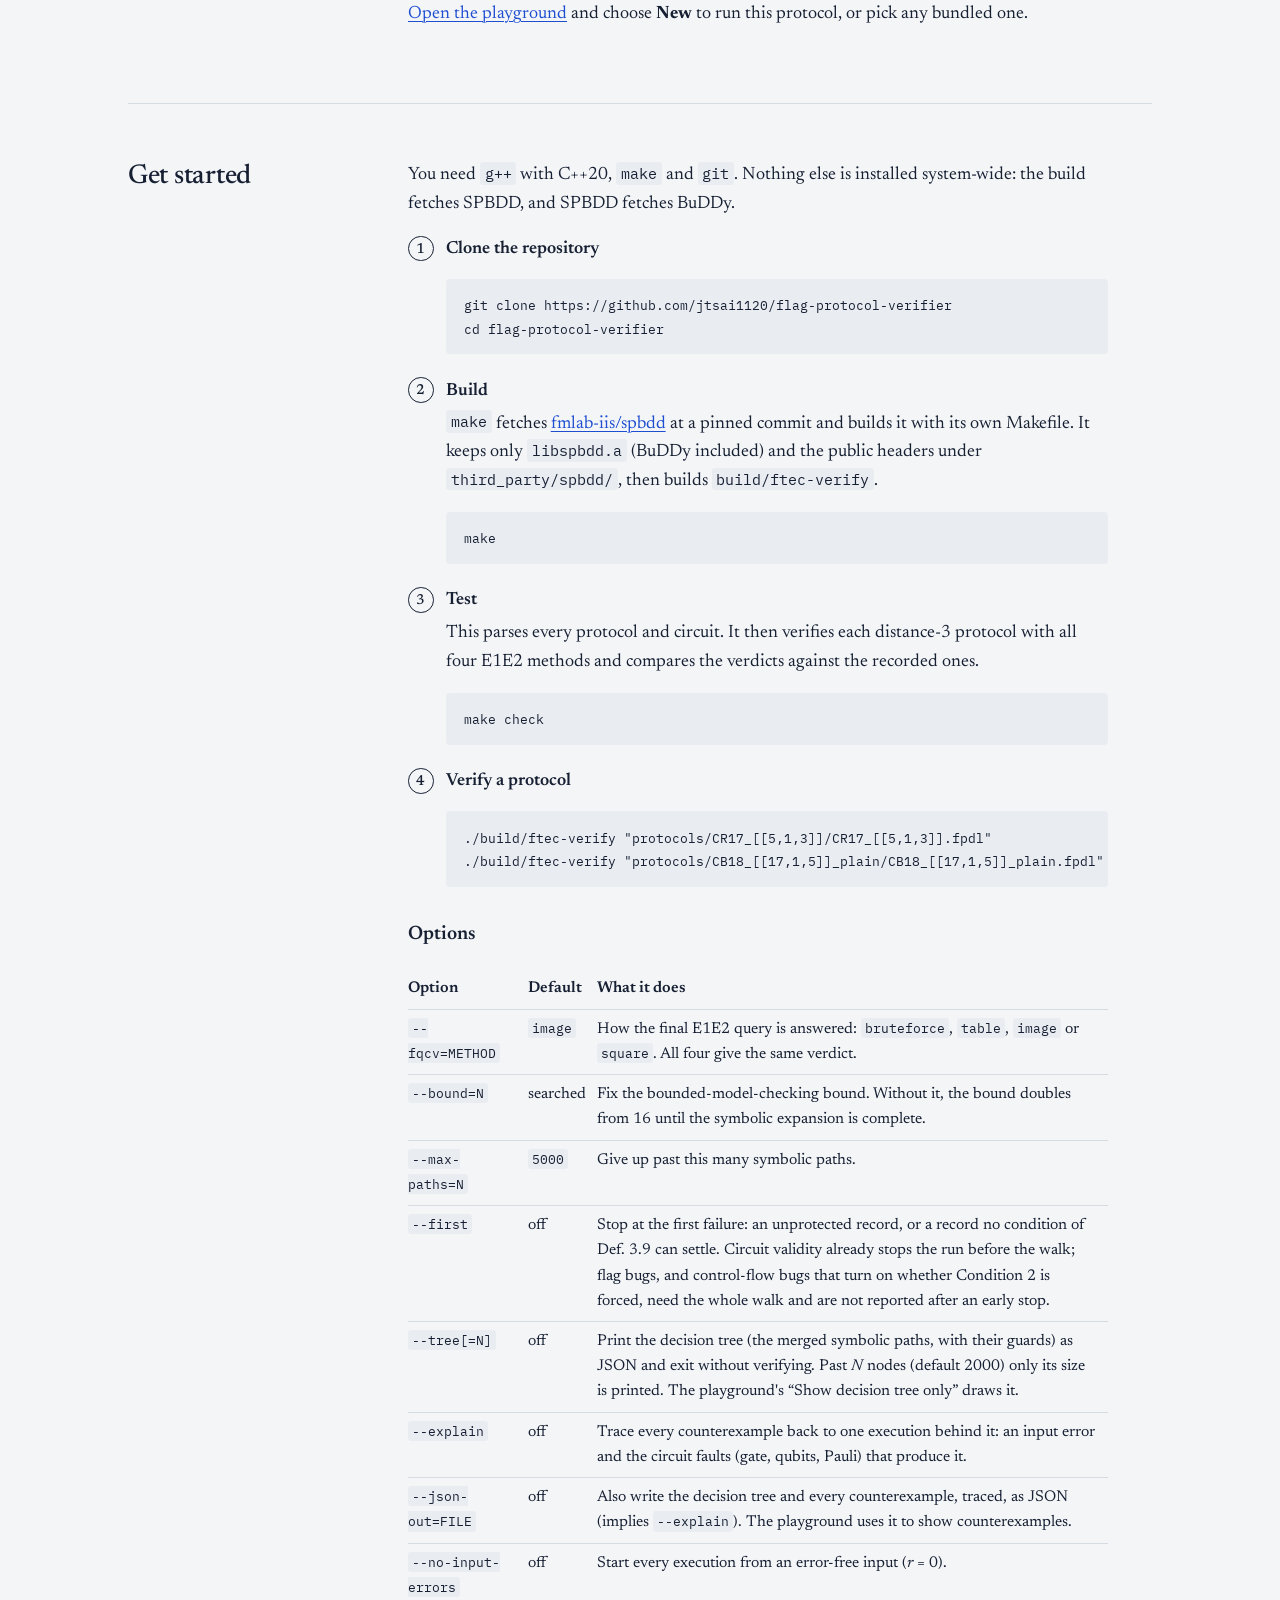
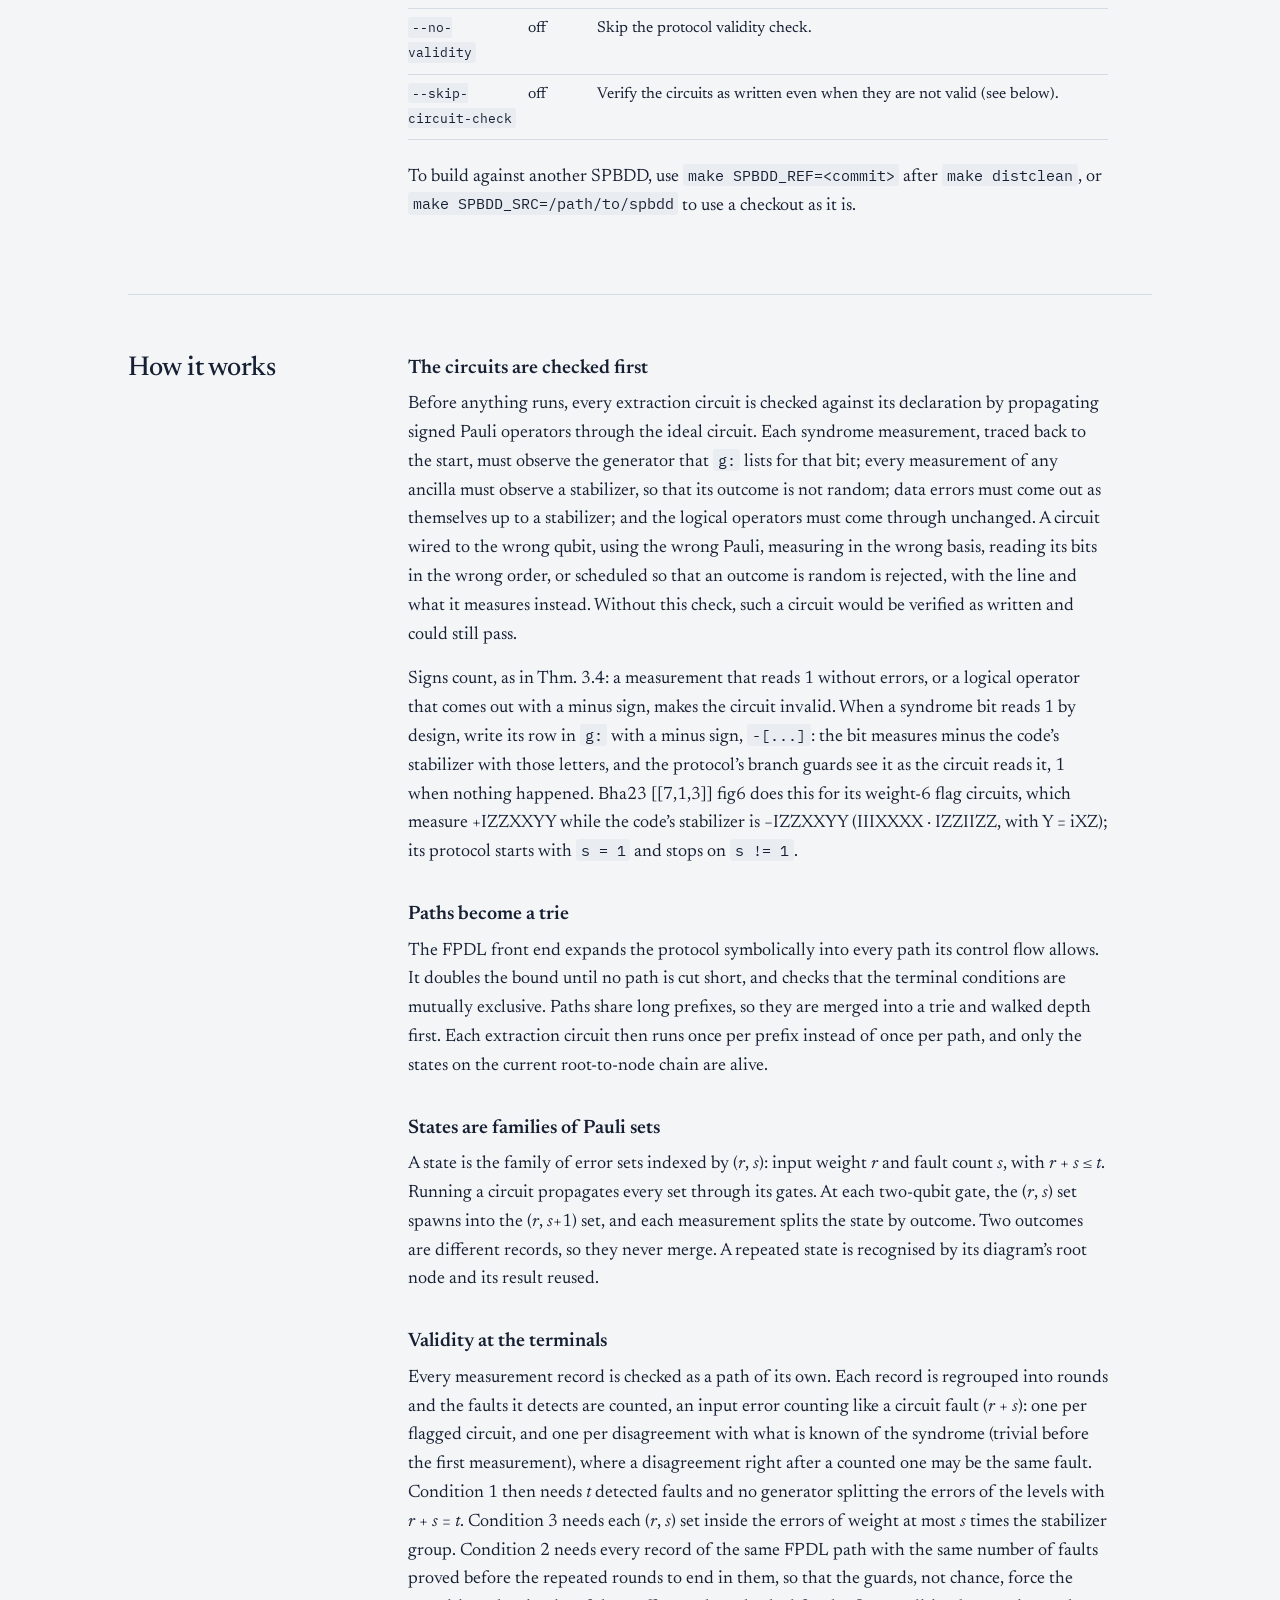
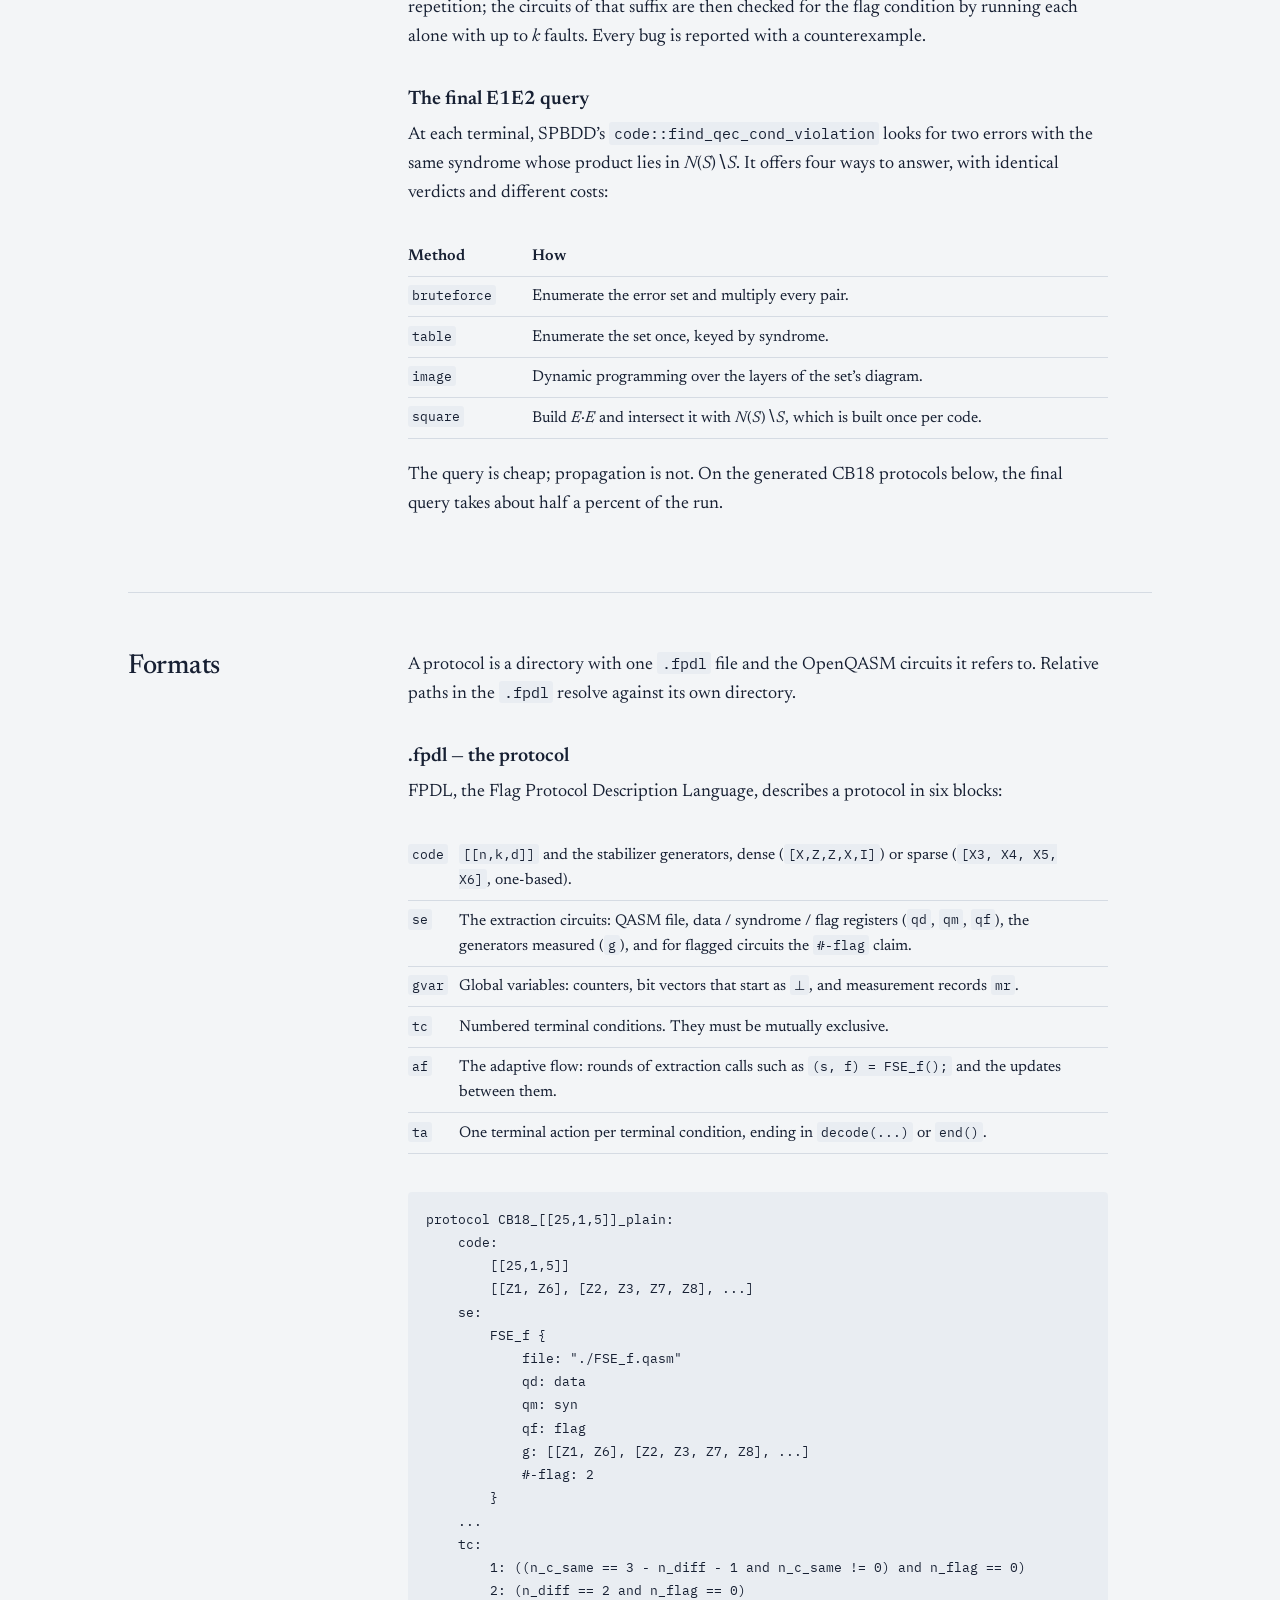
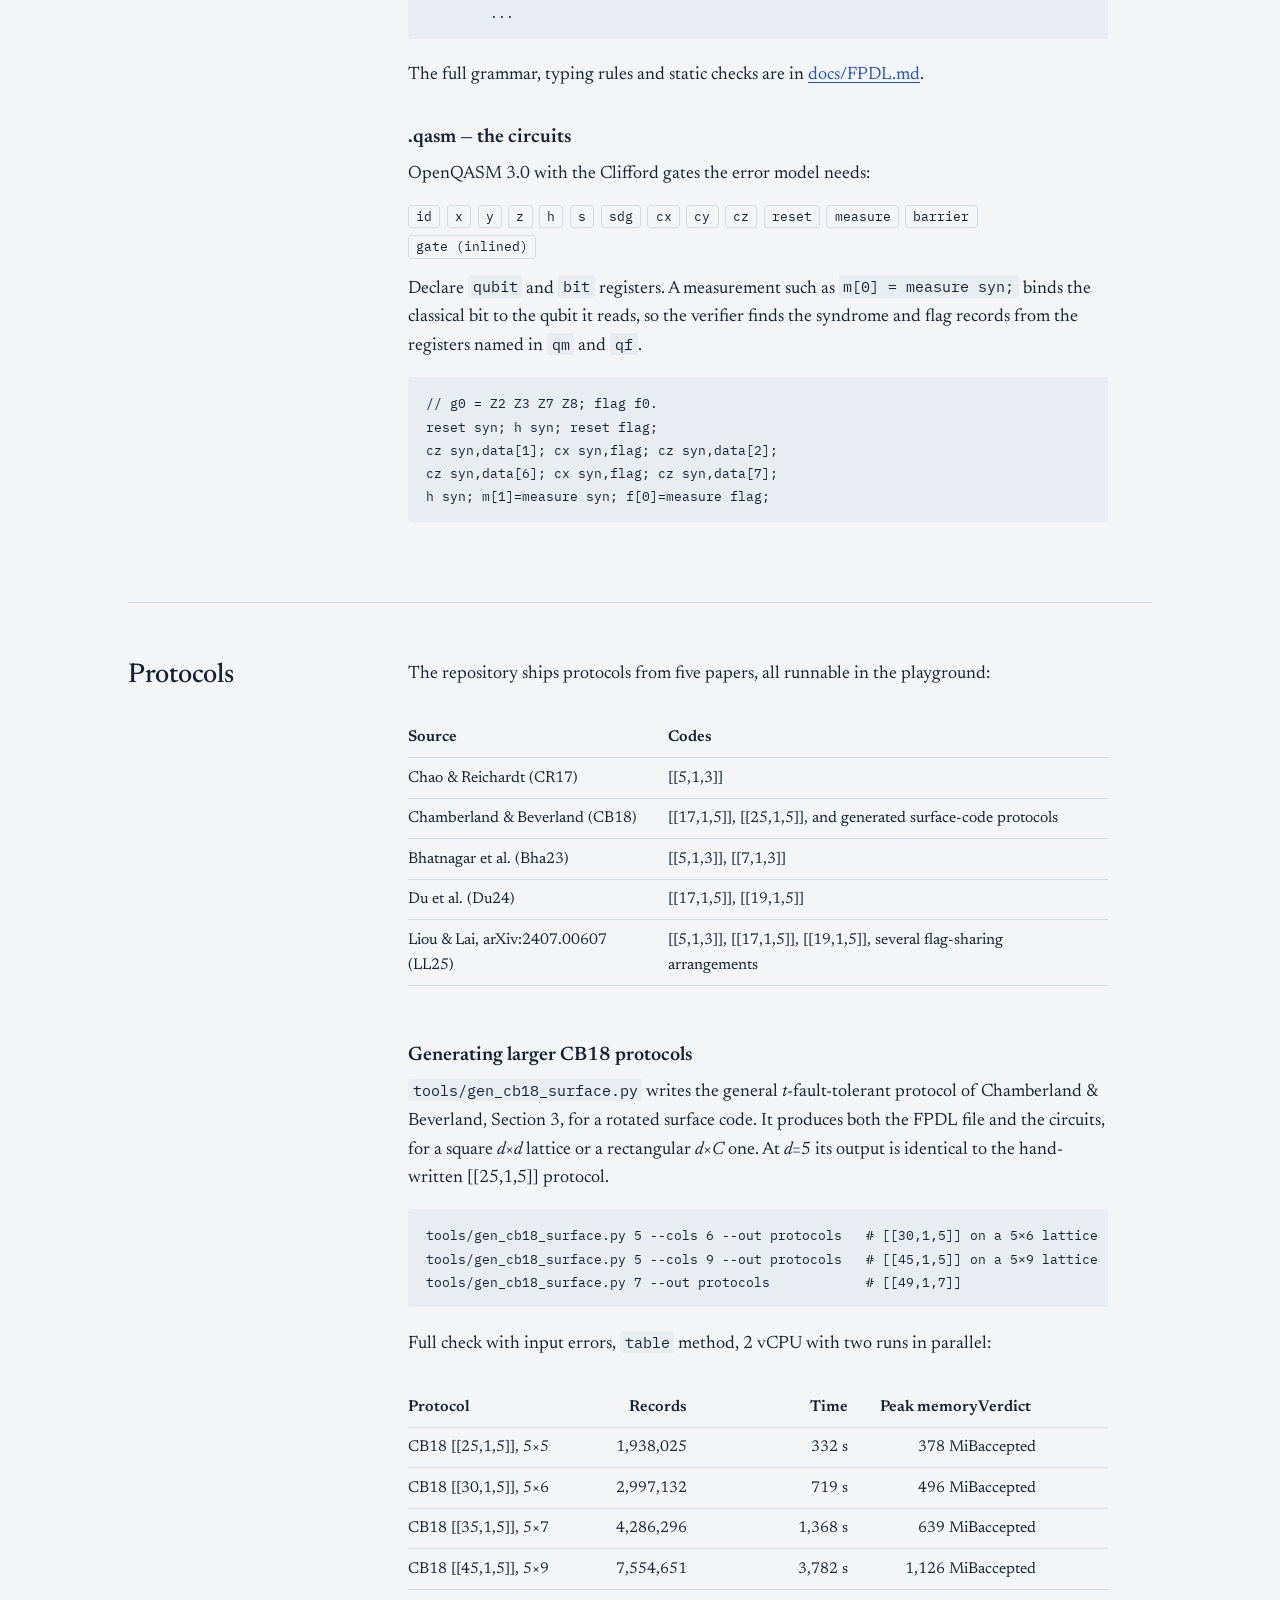
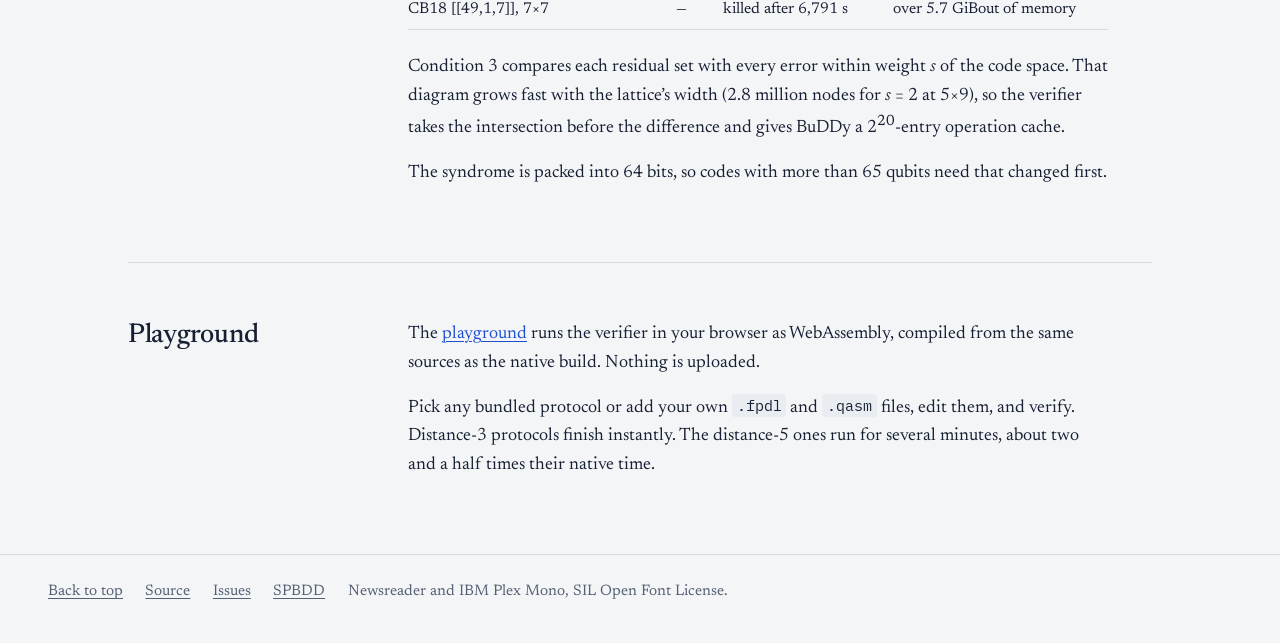
==== commit d1d8bb2e: "Publish: full results (table, image, square; CB18 [[45,1,5]] included), --first stops at control-flo" ====
--- a/index.html
+++ b/index.html
@@ -172,7 +172,7 @@
           <tr><td><code>--fqcv=METHOD</code></td><td><code>image</code></td><td>How the final E1E2 query is answered: <code>bruteforce</code>, <code>table</code>, <code>image</code> or <code>square</code>. All four give the same verdict.</td></tr>
           <tr><td><code>--bound=N</code></td><td>searched</td><td>Fix the bounded-model-checking bound. Without it, the bound doubles from 16 until the symbolic expansion is complete.</td></tr>
           <tr><td><code>--max-paths=N</code></td><td><code>5000</code></td><td>Give up past this many symbolic paths.</td></tr>
-          <tr><td><code>--first</code></td><td>off</td><td>Stop at the first unprotected path.</td></tr>
+          <tr><td><code>--first</code></td><td>off</td><td>Stop at the first failure: an unprotected record, or a record no condition of Def. 3.9 can settle. Circuit validity already stops the run before the walk; flag bugs, and control-flow bugs that turn on whether Condition 2 is forced, need the whole walk and are not reported after an early stop.</td></tr>
           <tr><td><code>--tree[=N]</code></td><td>off</td><td>Print the decision tree (the merged symbolic paths, with their guards) as JSON and exit without verifying. Past <i>N</i> nodes (default 2000) only its size is printed. The playground's “Show decision tree only” draws it.</td></tr>
           <tr><td><code>--explain</code></td><td>off</td><td>Trace every counterexample back to one execution behind it: an input error and the circuit faults (gate, qubits, Pauli) that produce it.</td></tr>
           <tr><td><code>--json-out=FILE</code></td><td>off</td><td>Also write the decision tree and every counterexample, traced, as JSON (implies <code>--explain</code>). The playground uses it to show counterexamples.</td></tr>
--- a/assets/site.css
+++ b/assets/site.css
@@ -168,8 +168,18 @@
 body.app { min-height: 100vh; display: flex; flex-direction: column; }
 .app-main {
   flex: 1; display: grid; gap: 0; min-height: 0;
-  grid-template-columns: 17rem minmax(0, 1fr) minmax(0, 0.95fr);
-}
+  grid-template-columns: 17rem minmax(0, 1fr) var(--out-width, minmax(0, 0.95fr));
+}
+.pane.out { position: relative; }
+.col-resizer {
+  position: absolute; left: -4px; top: 0; bottom: 0; width: 8px; z-index: 5;
+  cursor: col-resize; touch-action: none;
+}
+.col-resizer:hover, .col-resizer:focus-visible, .col-resizer.active, .row-resizer:hover, .row-resizer:focus-visible, .row-resizer.active {
+  background: color-mix(in srgb, var(--z) 35%, transparent); outline: none;
+}
+.row-resizer { flex: none; height: 7px; margin: -3px 0; position: relative; z-index: 5; cursor: row-resize; touch-action: none; }
+body.resizing, body.resizing * { user-select: none !important; }
 .app-main.two { grid-template-columns: minmax(0, 1.1fr) minmax(0, 1fr); }
 .pane { min-width: 0; display: flex; flex-direction: column; border-right: 1px solid var(--rule); }
 .pane:last-child { border-right: 0; }
@@ -283,6 +293,11 @@
 .circuit-svg .gline { stroke: var(--ink); stroke-width: 1.2; }
 .circuit-svg .dot { fill: var(--ink); }
 .circuit-svg .oplus { fill: var(--panel); stroke: var(--ink); stroke-width: 1.2; }
+.circuit-svg .step-line { stroke: var(--rule); stroke-width: 1.4; stroke-dasharray: 4 3; }
+.circuit-svg .step-label { font: 600 11px var(--serif); fill: var(--ink); }
+.circuit-svg .step-sub { font: 10px var(--serif); fill: var(--muted); }
+.circuit-svg .gval { font: 600 10px var(--mono); fill: var(--muted); }
+.circuit-svg .gval.one { fill: var(--x); }
 .circuit-svg .fault text { font: 600 11px var(--mono); fill: #fff; }
 .circuit-svg .fault-label { font: 600 10px var(--serif); }
 .circuit-svg .fault-label.w1 { fill: var(--z); }
@@ -297,9 +312,9 @@
 .cex-view[hidden] { display: none; }
 .cex-bar { padding: 0.5rem 0.9rem; border-bottom: 1px solid var(--rule); font-size: 0.92rem; }
 .cex-bar select { max-width: 100%; }
-.cex-visual { flex: 1.1; min-height: 12rem; display: flex; }
+.cex-visual { flex: 1.1; min-height: 8rem; display: flex; }
 .cex-visual > .tree-view.inner { flex: 1; height: auto; position: static; min-height: 0; }
-.cex-detail { flex: 1; overflow: auto; padding: 0.4rem 0.9rem 1.2rem; border-top: 1px solid var(--rule); font-size: 0.93rem; }
+.cex-detail { flex: 1; min-height: 6rem; overflow: auto; padding: 0.4rem 0.9rem 1.2rem; border-top: 1px solid var(--rule); font-size: 0.93rem; }
 .cex-detail h3 { font-size: 1rem; margin: 0.5rem 0; }
 .cex-detail h4 { font-size: 0.95rem; margin: 0.6rem 0 0.3rem; }
 .cex-detail p { margin: 0.35rem 0; }
@@ -327,6 +342,7 @@
 
 @media (max-width: 1100px) {
   .app-main { grid-template-columns: 14rem minmax(0, 1fr); }
+  .col-resizer { display: none; }
   .app-main > .pane.out { grid-column: 1 / -1; border-top: 1px solid var(--rule); }
 }
 @media (max-width: 720px) {
